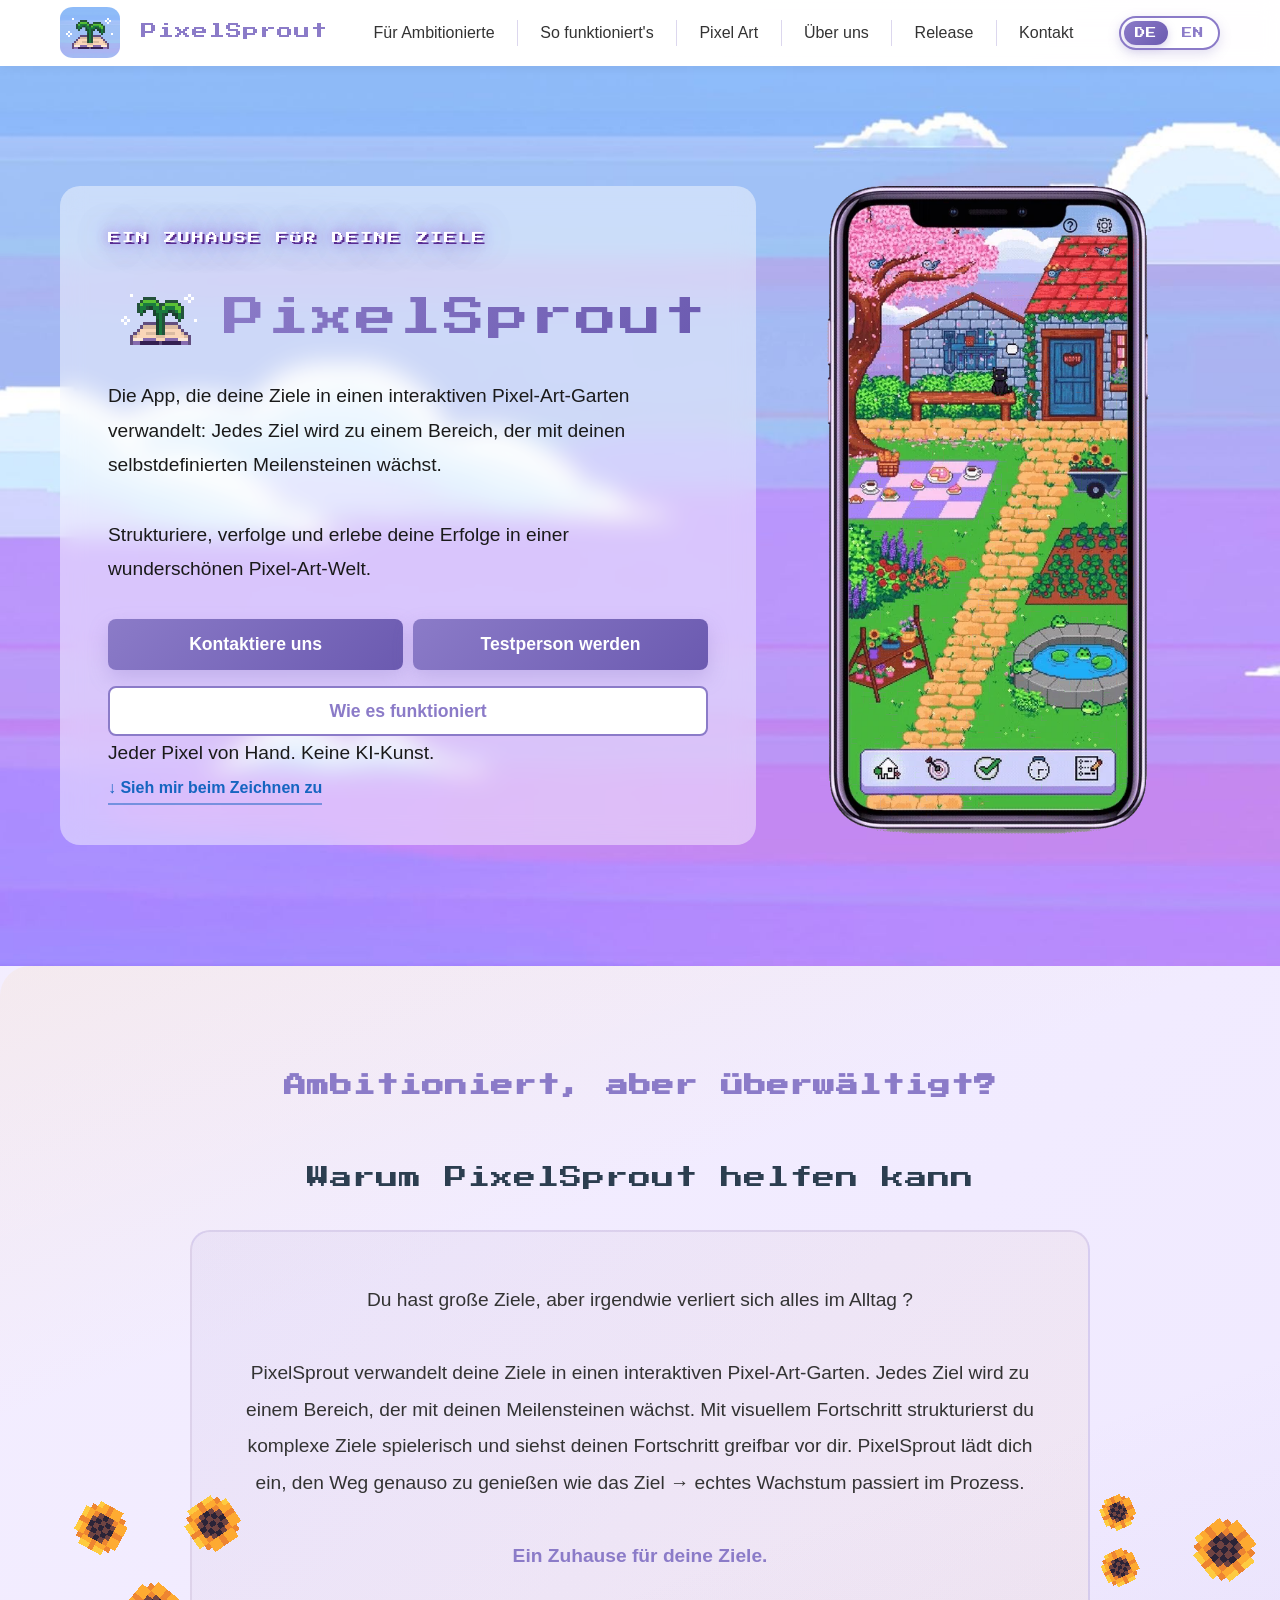
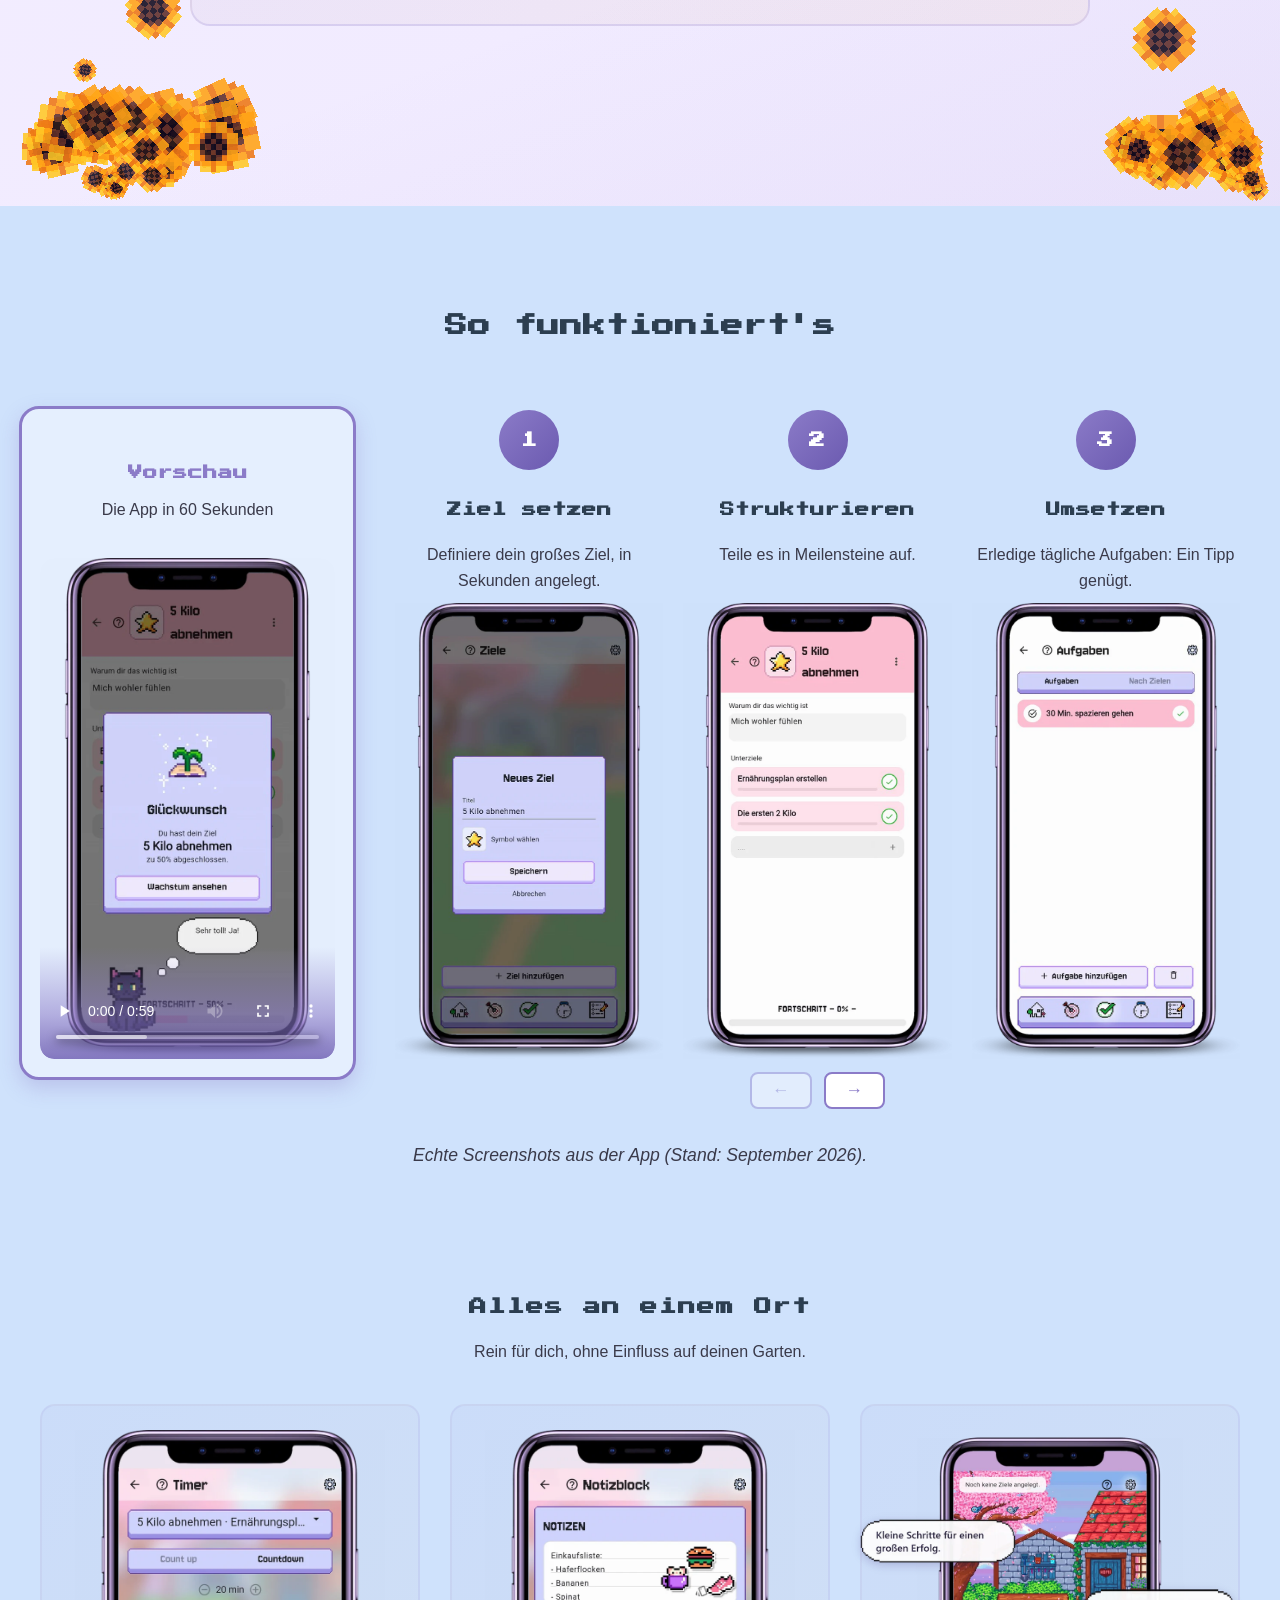
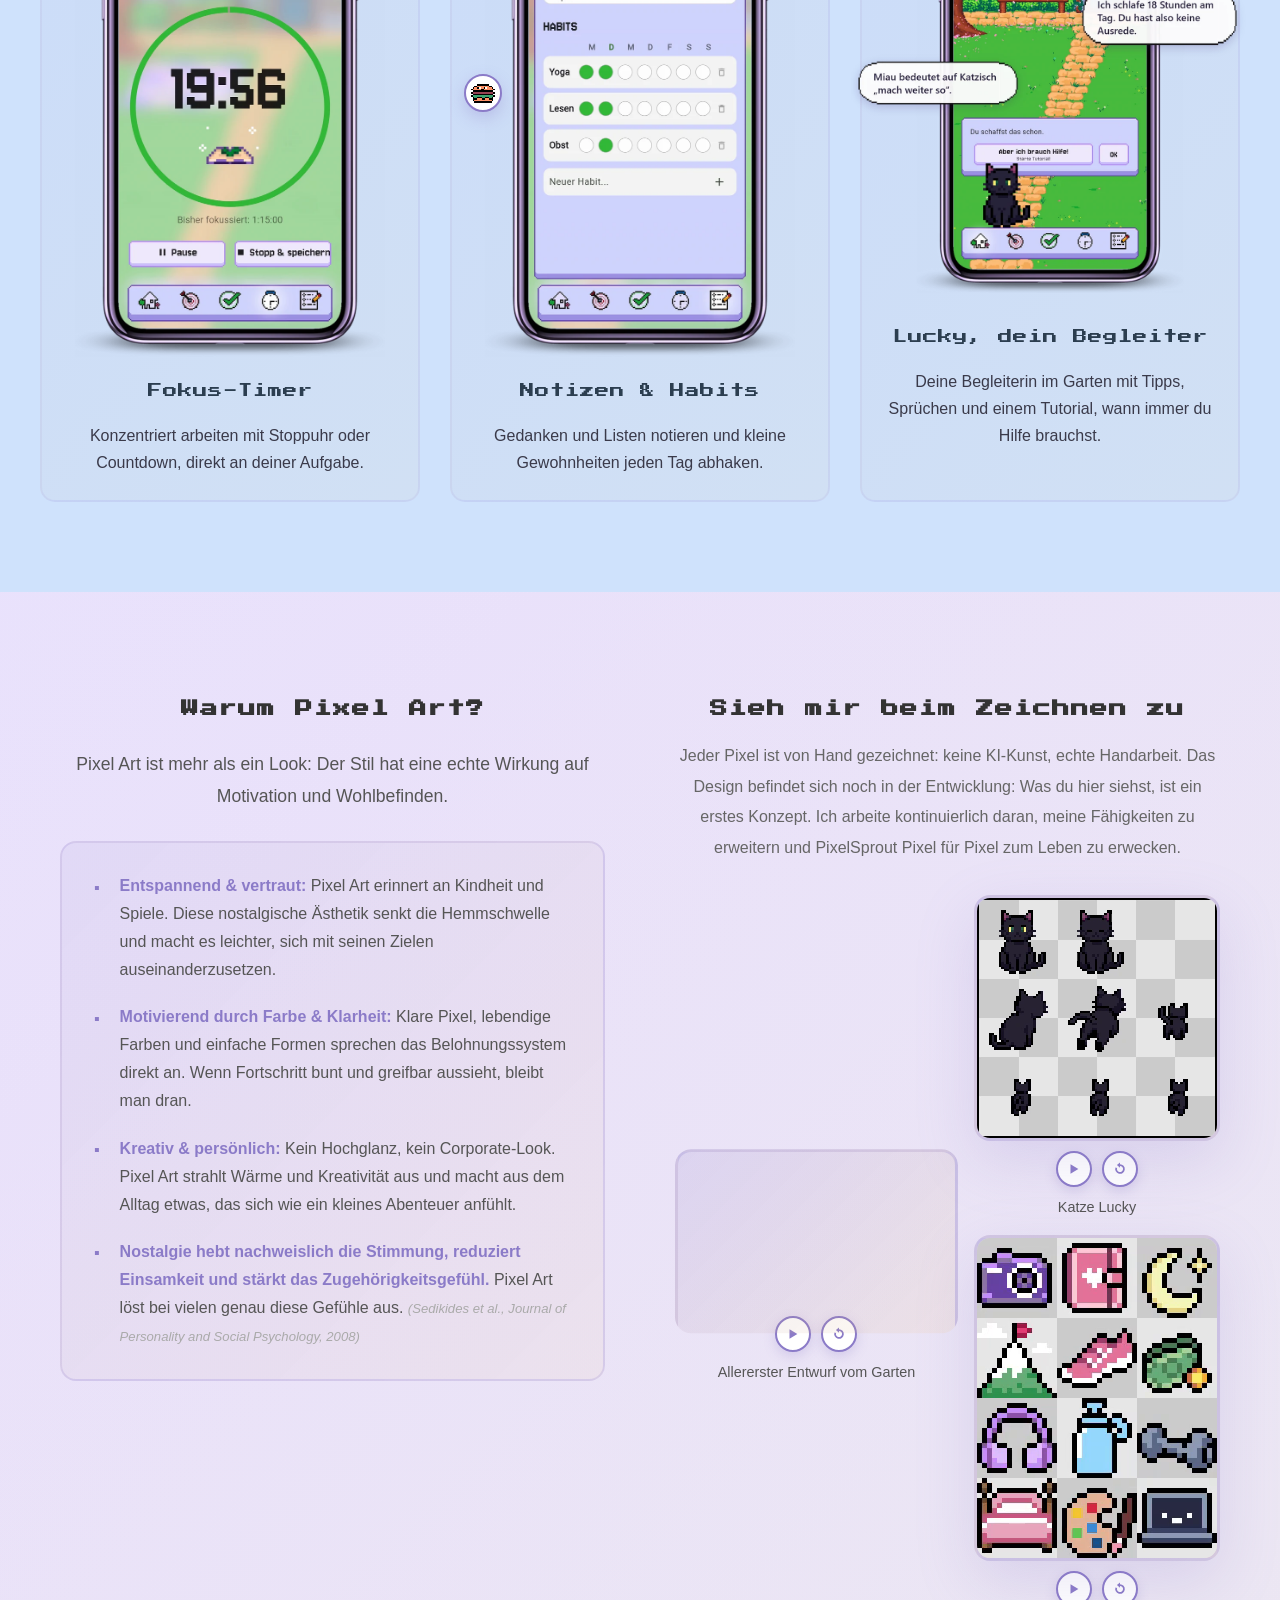
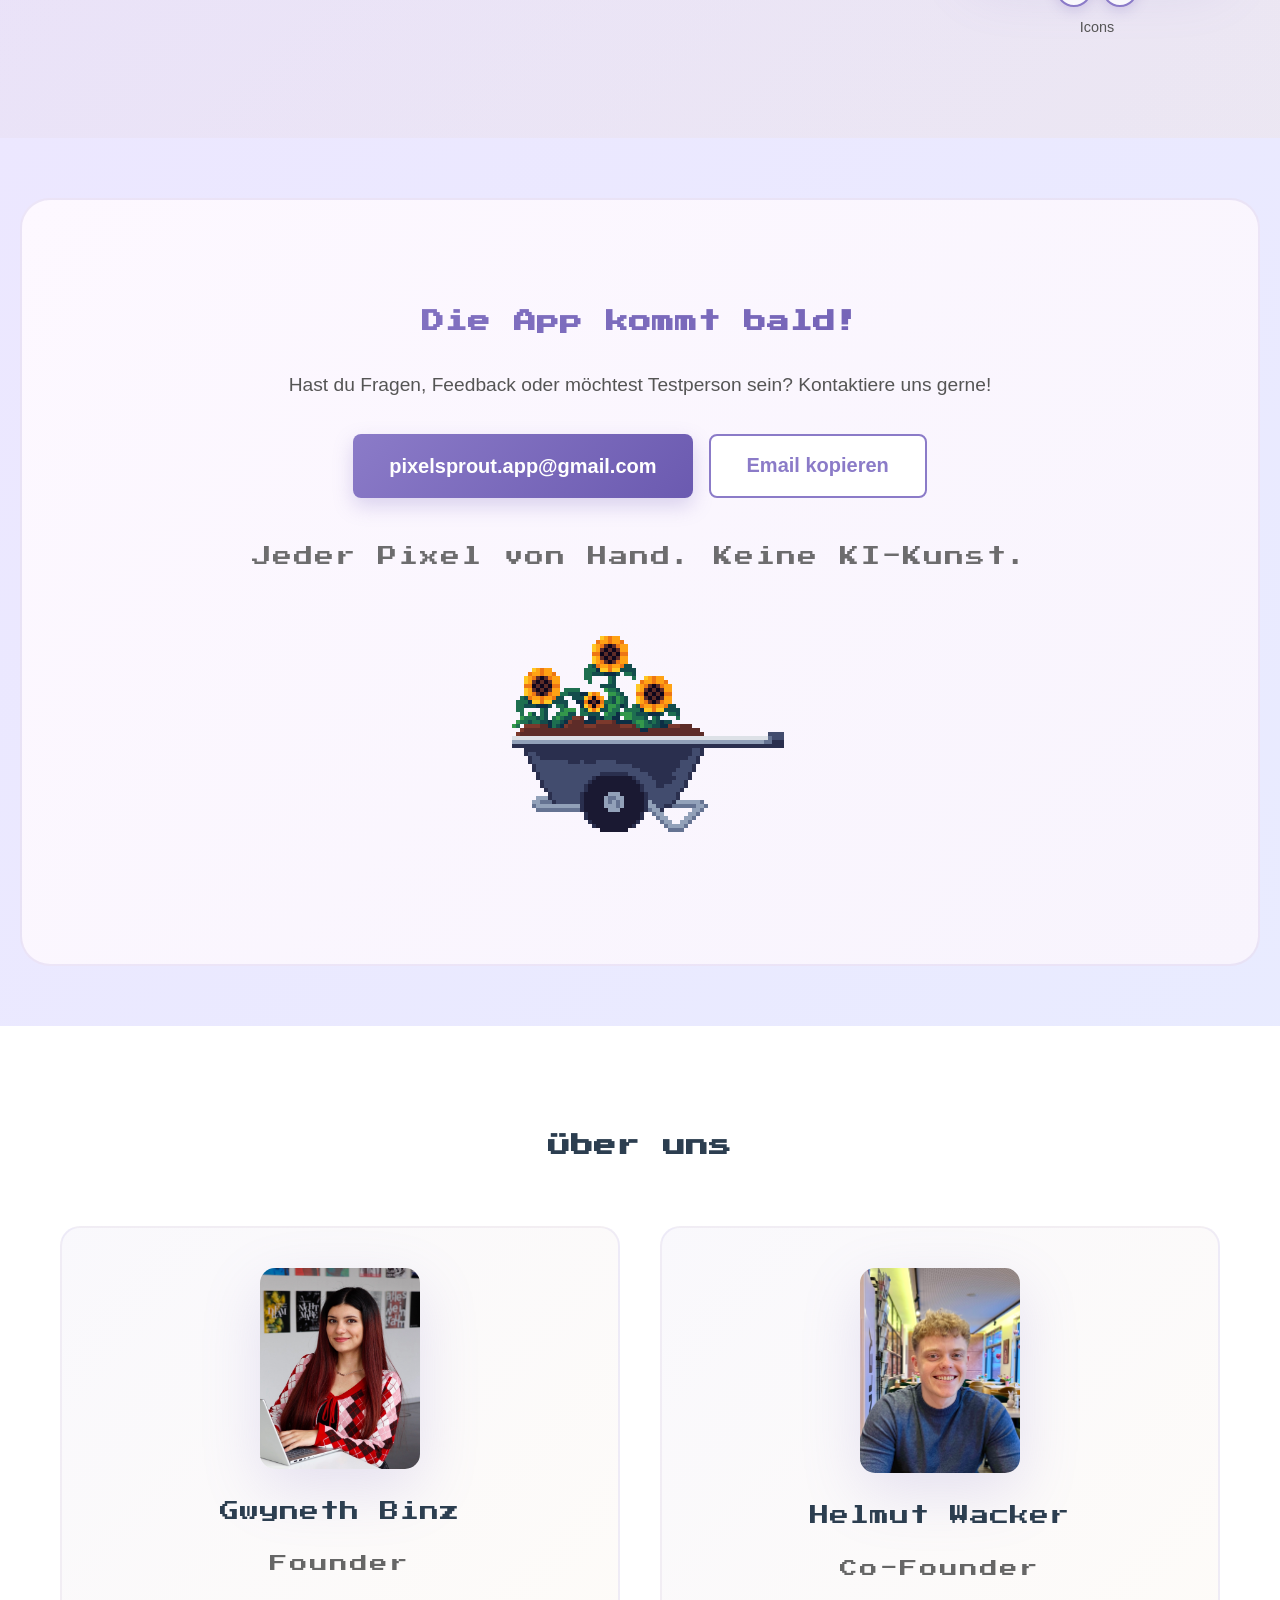
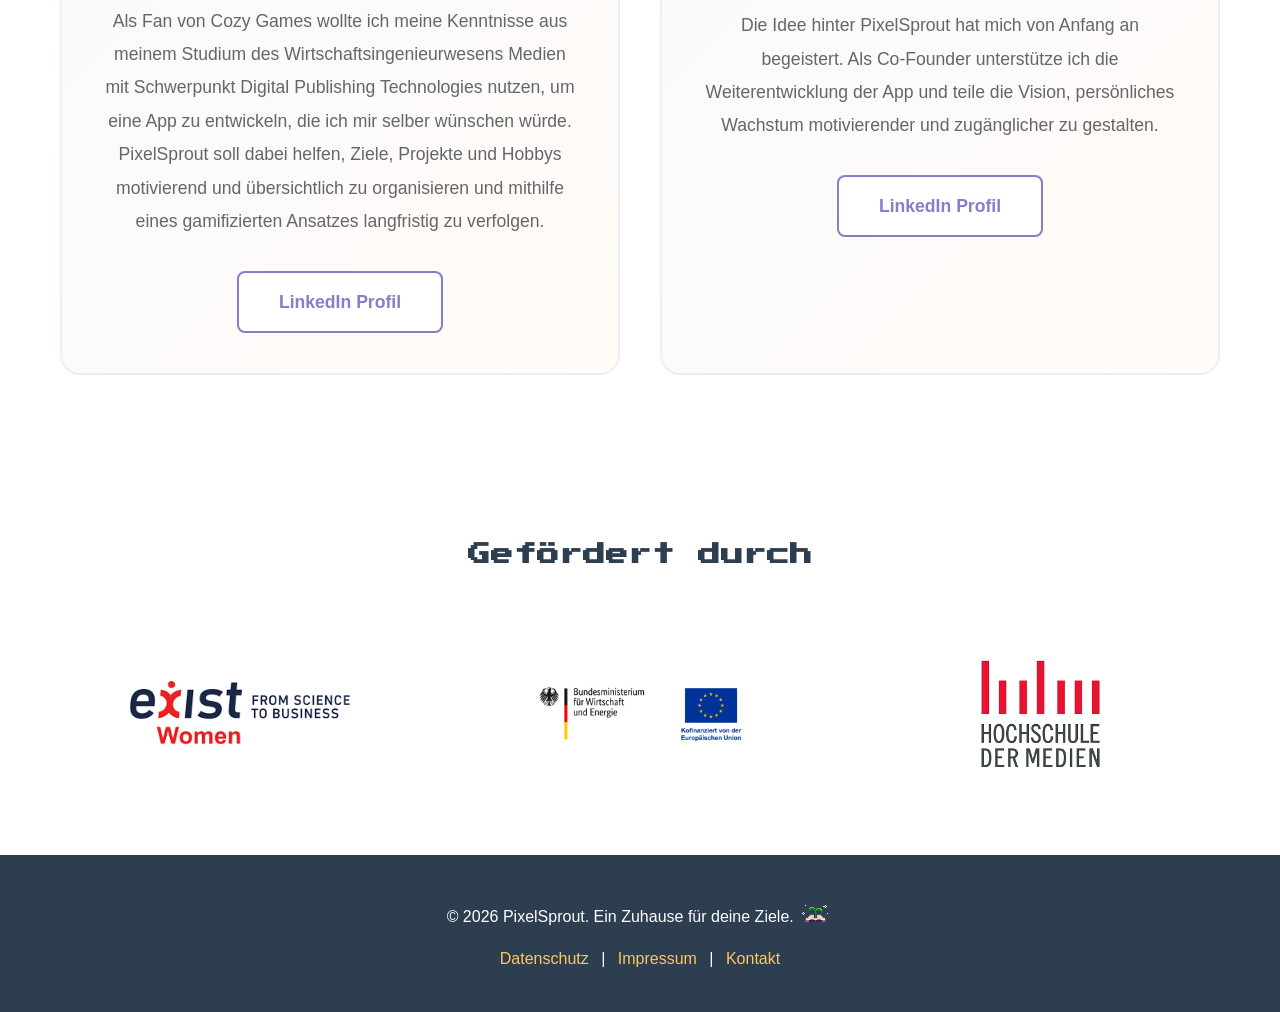
==== index.html @ a0c67d1e "Cache-Busting: Versionsnummer an CSS und JS, damit Updates sofort sichtbar sind Co-Authored-By: Clau" ====
<!DOCTYPE html>
<html lang="de">
<head>
    <meta charset="UTF-8">
    <meta name="viewport" content="width=device-width, initial-scale=1.0">
    <title>PixelSprout - Strukturiere Deine Ziele im Pixel-Art-Stil</title>

    <!-- Favicon -->
    <link rel="icon" type="image/png" sizes="720x720" href="img/favicon.png">
    <link rel="apple-touch-icon" href="img/favicon.png">

    <!-- SEO -->
    <meta name="description" content="PixelSprout verwandelt deine Ziele in einen interaktiven Pixel-Art-Garten. Strukturiere, verfolge und erlebe deinen Fortschritt, Meilenstein für Meilenstein.">

    <!-- Open Graph (WhatsApp, Discord, Facebook …) -->
    <meta property="og:type" content="website">
    <meta property="og:site_name" content="PixelSprout">
    <meta property="og:url" content="https://pixelsprout.de">
    <meta property="og:title" content="Pixel Sprout: A home for your goals.">
    <meta property="og:description" content="Deine Ziele wachsen wie Pflanzen in einem Pixel-Art-Garten. Verfolge deine Meilensteine mit PixelSprout.">
    <meta property="og:image" content="https://pixelsprout.de/img/titelbildnamelogo.png">
    <meta property="og:image:width" content="1919">
    <meta property="og:image:height" content="1045">

    <!-- Twitter / X Card -->
    <meta name="twitter:card" content="summary_large_image">
    <meta name="twitter:title" content="Pixel Sprout: A home for your goals.">
    <meta name="twitter:description" content="Deine Ziele wachsen wie Pflanzen in einem Pixel-Art-Garten. Verfolge deine Meilensteine mit PixelSprout.">
    <meta name="twitter:image" content="https://pixelsprout.de/img/titelbildnamelogo.png">

    <link rel="preconnect" href="https://fonts.googleapis.com">
    <link rel="preconnect" href="https://fonts.gstatic.com" crossorigin>
    <link href="https://fonts.googleapis.com/css2?family=Press+Start+2P&display=swap" rel="stylesheet">
    <link rel="stylesheet" href="css/styles.css?v=20260930">

    <!-- Safari/iOS kann kein transparentes WebM → dort Standbild bzw. MP4 statt WebM -->
    <script>
        (function () {
            var ua = navigator.userAgent;
            if (/AppleWebKit/.test(ua) && !/Chrome|Chromium|Edg|OPR|Android/.test(ua)) {
                document.documentElement.classList.add('no-alpha-video');
            }
        })();
    </script>
</head>
<body>
    <!-- Navigation -->
    <nav class="navbar">
        <div class="container">
            <div class="nav-brand"><img src="img/logoblauhintergrund.png" alt="PixelSprout Logo" class="logo-icon logo-icon--nav logo-icon--nav-rounded"> PixelSprout</div>
            <ul class="nav-links" id="nav-links">
                <li><a href="#features" data-i18n="nav.features">Für Ambitionierte</a></li>
                <li><a href="#how-it-works" data-i18n="nav.howitworks">So funktioniert's</a></li>
                <li><a href="#draw" data-i18n="nav.draw">Zeichnen</a></li>
                <li><a href="#team" data-i18n="nav.team">Über uns</a></li>
                <li><a href="#cta" data-i18n="nav.release">Release</a></li>
                <li><a href="#cta" data-i18n="nav.contact">Kontakt</a></li>
            </ul>
            <div class="lang-switcher">
                <button class="lang-btn" data-lang="de" onclick="setLanguage('de')">DE</button>
                <span class="lang-divider">|</span>
                <button class="lang-btn" data-lang="en" onclick="setLanguage('en')">EN</button>
            </div>
            <button class="nav-toggle" id="nav-toggle" aria-label="Menü öffnen" aria-expanded="false">
                <span></span>
                <span></span>
                <span></span>
            </button>
        </div>
    </nav>

    <!-- Hero Section -->
    <section class="hero">
        <div class="hero-overlay"></div>
        <div class="container">
            <div class="hero-content">
                <div class="hero-header">
                    <div class="hero-tagline" data-i18n="hero.tagline">PIXEL ART APP FÜR DEINE ZIELE</div>
                    <div class="hero-title-row">
                        <img src="img/Logomitsparkle.png" alt="PixelSprout Logo" class="logo-icon logo-icon--hero">
                        <h1>PixelSprout</h1>
                    </div>
                </div>
                <p class="hero-subtitle" data-i18n="hero.subtitle">Die App, die deine Ziele in einen interaktiven Pixel-Art-Garten verwandelt: Jedes Ziel wird zu einem Bereich, der mit deinen selbstdefinierten Meilensteinen wächst.<br><br>Strukturiere, verfolge und erlebe deine Erfolge in einer wunderschönen Pixel-Art-Welt.</p>
                <div class="hero-buttons">
                    <div class="hero-buttons-primary">
                        <button class="btn btn-primary" onclick="document.getElementById('cta').scrollIntoView({behavior: 'smooth'})">
                            <span data-i18n="hero.cta.contact">Kontaktiere uns</span>
                        </button>
                        <button class="btn btn-primary" onclick="document.getElementById('cta').scrollIntoView({behavior: 'smooth'})">
                            <span data-i18n="hero.cta.tester">Testperson werden</span>
                        </button>
                        <!-- Umfrage vorerst ausgeblendet, zum Wiedereinblenden Kommentar entfernen (siehe auch Abschnitt #survey)
                        <button class="btn btn-primary" onclick="document.getElementById('survey').scrollIntoView({behavior: 'smooth'})">
                            <span data-i18n="survey.button">Zur Umfrage</span>
                        </button>
                        -->
                    </div>
                    <a href="#features" class="btn btn-secondary btn-how" data-i18n="hero.cta.how">Wie es funktioniert</a>
                </div>
                <div class="draw-group">
                    <p class="hero-handmade" data-i18n="hero.handmade">Jeder Pixel von Hand. Keine KI-Kunst.</p>
                    <a href="#draw" class="hero-draw-link" data-i18n="cta.draw">↓ Sieh mir beim Zeichnen zu</a>
                </div>
            </div>
            <!-- Handy-Mockup mit Garten (rechts, auf Handy unter dem Text) -->
            <div class="hero-image" aria-hidden="true">
                <!-- Animiertes WebP (transparent, Endlosschleife), läuft in allen Browsern inkl. Safari -->
                <img class="hero-phone-anim" src="img/landingpage/hero_garden_loop.webp" alt="" width="540" height="917">
            </div>
        </div>
    </section>

    <!-- Features Section -->
    <section id="features" class="features">
        <!-- Fallende Sonnenblumen nur auf Handy -->
        <div class="falling-sunflowers" id="falling-sunflowers" aria-hidden="true"></div>
        <img src="img/deko/Sonneblume.png" alt="" class="deko deko--sf-tl" aria-hidden="true">
        <img src="img/deko/Sonneblume.png" alt="" class="deko deko--sf-tr" aria-hidden="true">
        <img src="img/deko/Sonneblume.png" alt="" class="deko deko--sf-ml" aria-hidden="true">
        <img src="img/deko/Sonneblume.png" alt="" class="deko deko--sf-mr" aria-hidden="true">
        <img src="img/deko/Sonneblume.png" alt="" class="deko deko--sf-bl" aria-hidden="true">
        <img src="img/deko/Sonneblume.png" alt="" class="deko deko--sf-br" aria-hidden="true">
        <img src="img/deko/Sonneblume.png" alt="" class="deko deko--sf-a" aria-hidden="true">
        <img src="img/deko/Sonneblume.png" alt="" class="deko deko--sf-b" aria-hidden="true">
        <img src="img/deko/Sonneblume.png" alt="" class="deko deko--sf-c" aria-hidden="true">
        <img src="img/deko/Sonneblume.png" alt="" class="deko deko--sf-d" aria-hidden="true">
        <img src="img/deko/Sonneblume.png" alt="" class="deko deko--sf-e" aria-hidden="true">
        <img src="img/deko/Sonneblume.png" alt="" class="deko deko--sf-f" aria-hidden="true">
        <div class="container">
            <!-- Core Idea -->
            <div class="features-single">
                <h2 data-i18n="features.title">Ambitioniert, aber überwältigt?</h2>
                <p class="features-subtitle" data-i18n="features.subtitle">Warum PixelSprout helfen kann</p>
                <div class="core-idea">
                    <p data-i18n="features.core">Du hast große Ziele, aber irgendwie verliert sich alles im Alltag ?<br><br>PixelSprout verwandelt deine Ziele in einen interaktiven Pixel-Art-Garten. Jedes Ziel wird zu einem Bereich, der mit deinen Meilensteinen wächst. Mit visuellem Fortschritt strukturierst du komplexe Ziele spielerisch und siehst deinen Fortschritt greifbar vor dir. PixelSprout lädt dich ein, den Weg genauso zu genießen wie das Ziel → echtes Wachstum passiert im Prozess.<br><br><strong>Ein Zuhause für deine Ziele.</strong></p>
                </div>
            </div>

        </div>
    </section>

    <!-- How It Works -->
    <section id="how-it-works" class="how-it-works">
        <div class="container">
            <h2 data-i18n="howitworks.title">So funktioniert's</h2>
            <div class="how-layout">
                <div class="userflow">
                    <h3 data-i18n="userflow.title">Vorschau</h3>
                    <p class="userflow-caption" data-i18n="userflow.caption">Die App in 60 Sekunden</p>
                    <video class="userflow-video" controls playsinline preload="metadata" poster="img/landingpage/userflow_poster_de.webp" data-poster-de="img/landingpage/userflow_poster_de.webp" data-poster-en="img/landingpage/userflow_poster_en.webp">
                        <source src="img/landingpage/userflow_video_de.webm" data-src-de="img/landingpage/userflow_video_de.webm" data-src-en="img/landingpage/userflow_video_en.webm" type="video/webm">
                        <source src="img/landingpage/userflow_video_de.mp4" data-src-de="img/landingpage/userflow_video_de.mp4" data-src-en="img/landingpage/userflow_video_en.mp4" type="video/mp4">
                    </video>
                </div>
                <div class="steps-carousel">
                    <div class="steps" id="steps-track">
                        <div class="step">
                            <div class="step-number">1</div>
                            <h3 data-i18n="step1.title">Ziel setzen</h3>
                            <p data-i18n="step1.desc">Definiere dein großes Ziel, in Sekunden angelegt.</p>
                            <div class="screenshot-placeholder">
                                <img src="img/landingpage/step_05_ziel_anlegen_de.webp" data-src-de="img/landingpage/step_05_ziel_anlegen_de.webp" data-src-en="img/landingpage/step_05_ziel_anlegen_en.webp" alt="Definiere dein großes Ziel, in Sekunden angelegt." data-i18n-alt="step1.desc" loading="lazy" width="1080" height="1834">
                            </div>
                        </div>
                        <div class="step">
                            <div class="step-number">2</div>
                            <h3 data-i18n="step2.title">Strukturieren</h3>
                            <p data-i18n="step2.desc">Teile es in Meilensteine auf.</p>
                            <div class="screenshot-placeholder">
                                <img src="img/landingpage/step_06_unterziele_de.webp" data-src-de="img/landingpage/step_06_unterziele_de.webp" data-src-en="img/landingpage/step_06_unterziele_en.webp" alt="Teile es in Meilensteine auf." data-i18n-alt="step2.desc" loading="lazy" width="1080" height="1834">
                            </div>
                        </div>
                        <div class="step">
                            <div class="step-number">3</div>
                            <h3 data-i18n="step3.title">Umsetzen</h3>
                            <p data-i18n="step3.desc">Erledige tägliche Aufgaben: Ein Tipp genügt.</p>
                            <div class="screenshot-placeholder">
                                <img src="img/landingpage/step_10_aufgabe_abhaken_de.webp" data-src-de="img/landingpage/step_10_aufgabe_abhaken_de.webp" data-src-en="img/landingpage/step_10_aufgabe_abhaken_en.webp" alt="Erledige tägliche Aufgaben: Ein Tipp genügt." data-i18n-alt="step3.desc" loading="lazy" width="1080" height="1834">
                            </div>
                        </div>
                        <div class="step">
                            <div class="step-number">4</div>
                            <h3 data-i18n="step4.title">Gießen</h3>
                            <p data-i18n="step4.desc">Jede erledigte Aufgabe gießt deinen Garten und hält ihn frisch.</p>
                            <div class="screenshot-placeholder">
                                <img src="img/landingpage/step_11_giessen_de.webp" data-src-de="img/landingpage/step_11_giessen_de.webp" data-src-en="img/landingpage/step_11_giessen_en.webp" alt="Jede erledigte Aufgabe gießt deinen Garten und hält ihn frisch." data-i18n-alt="step4.desc" loading="lazy" width="1080" height="1834">
                            </div>
                        </div>
                        <div class="step">
                            <div class="step-number">5</div>
                            <h3 data-i18n="step5.title">Wachsen</h3>
                            <p data-i18n="step5.desc">Mit jedem Meilenstein wächst dein Gartenbereich.</p>
                            <div class="screenshot-placeholder">
                                <img src="img/landingpage/step_08_wachstum_de.gif" data-src-de="img/landingpage/step_08_wachstum_de.gif" data-src-en="img/landingpage/step_08_wachstum_en.gif" alt="Mit jedem Meilenstein wächst dein Gartenbereich." data-i18n-alt="step5.desc" loading="lazy" width="1080" height="1834">
                            </div>
                        </div>
                    </div>
                    <div class="carousel-nav">
                        <button class="btn btn-secondary carousel-btn" id="steps-prev" aria-label="Zurück">&larr;</button>
                        <button class="btn btn-secondary carousel-btn" id="steps-next" aria-label="Weiter">&rarr;</button>
                    </div>
                </div>
            </div>
            <p class="concept-disclaimer" data-i18n="screenshots.disclaimer">Echte Screenshots aus der App (Stand: September 2026).</p>
        </div>
    </section>

    <!-- Extras: Timer & Notizen (bewusst kleiner als "So funktioniert's") -->
    <section id="extras" class="extras-section">
        <div class="container">
            <h2 data-i18n="extras.title">Alles an einem Ort</h2>
            <p class="extras-subtitle" data-i18n="extras.subtitle">Rein für dich, ohne Einfluss auf deinen Garten.</p>
            <div class="extras-grid">
                <div class="highlight-card extra-card">
                    <img src="img/landingpage/feature_12_timer_de.webp" data-src-de="img/landingpage/feature_12_timer_de.webp" data-src-en="img/landingpage/feature_12_timer_en.webp" alt="Konzentriert arbeiten mit Stoppuhr oder Countdown, direkt an deiner Aufgabe." data-i18n-alt="extra1.desc" loading="lazy" width="1080" height="1834">
                    <div class="extra-text">
                        <h4 data-i18n="extra1.title">Fokus-Timer</h4>
                        <p data-i18n="extra1.desc">Konzentriert arbeiten mit Stoppuhr oder Countdown, direkt an deiner Aufgabe.</p>
                    </div>
                </div>
                <div class="highlight-card extra-card extra-card--notes" id="sticker-card">
                    <!-- Sticker ausprobieren: Leiste aufklappen, Sticker irgendwo auf die Karte ziehen -->
                    <div class="sticker-stage">
                        <button type="button" class="sticker-toggle" id="sticker-toggle" aria-expanded="false" aria-controls="sticker-tray" title="Sticker ausprobieren" data-i18n-title="stickers.try">
                            <img src="img/landingpage/sticker/sticker_3.png" alt="Sticker ausprobieren" data-i18n-alt="stickers.try" width="75" height="60">
                        </button>
                        <img class="sticker-shot" src="img/landingpage/feature_13_notizblock_de.webp" data-src-de="img/landingpage/feature_13_notizblock_de.webp" data-src-en="img/landingpage/feature_13_notizblock_en.webp" alt="Gedanken und Listen notieren und kleine Gewohnheiten jeden Tag abhaken." data-i18n-alt="extra2.desc" loading="lazy" width="1080" height="1834">
                        <div class="sticker-tray" id="sticker-tray">
                            <img src="img/landingpage/sticker/sticker_1.png" alt="" width="135" height="100" draggable="false">
                            <img src="img/landingpage/sticker/sticker_2.png" alt="" width="75" height="60" draggable="false">
                            <img src="img/landingpage/sticker/sticker_3.png" alt="" width="75" height="60" draggable="false">
                            <img src="img/landingpage/sticker/sticker_5.png" alt="" width="70" height="65" draggable="false">
                            <img src="img/landingpage/sticker/sticker_7.png" alt="" width="60" height="75" draggable="false">
                            <img src="img/landingpage/sticker/sticker_9.png" alt="" width="75" height="65" draggable="false">
                            <img src="img/landingpage/sticker/sticker_12.png" alt="" width="80" height="80" draggable="false">
                            <img src="img/landingpage/sticker/sticker_14.png" alt="" width="80" height="80" draggable="false">
                            <img src="img/landingpage/sticker/sticker_17.png" alt="" width="80" height="80" draggable="false">
                            <img src="img/landingpage/sticker/sticker_20.png" alt="" width="80" height="80" draggable="false">
                        </div>
                        <p class="sticker-hint" data-i18n="stickers.hint">Zieh Sticker auf deine Notiz</p>
                    </div>
                    <div class="sticker-layer" id="sticker-layer"></div>
                    <div class="extra-text">
                        <h4 data-i18n="extra2.title">Notizen &amp; Habits</h4>
                        <p data-i18n="extra2.desc">Gedanken und Listen notieren und kleine Gewohnheiten jeden Tag abhaken.</p>
                    </div>
                </div>
                <div class="highlight-card extra-card extra-card--lucky">
                    <img src="img/landingpage/feature_14_lucky_sprueche_de.webp" data-src-de="img/landingpage/feature_14_lucky_sprueche_de.webp" data-src-en="img/landingpage/feature_14_lucky_sprueche_en.webp" alt="Deine Begleiterin im Garten mit Tipps, Sprüchen und einem Tutorial, wann immer du Hilfe brauchst." data-i18n-alt="extra3.desc" loading="lazy" width="1600" height="1900">
                    <div class="extra-text">
                        <h4 data-i18n="extra3.title">Lucky, dein Begleiter</h4>
                        <p data-i18n="extra3.desc">Deine Begleiterin im Garten mit Tipps, Sprüchen und einem Tutorial, wann immer du Hilfe brauchst.</p>
                    </div>
                </div>
            </div>
        </div>
    </section>

    <!-- Draw / Pixel Art Section -->
    <section id="draw" class="draw-section">
        <div class="container">
            <div class="draw-inner">

                <!-- Warum Pixel Art? -->
                <div class="pixelart-why">
                    <h2 data-i18n="pixelart.title">Warum Pixel Art?</h2>
                    <p class="pixelart-intro" data-i18n="pixelart.intro">Pixel Art ist mehr als ein Look: Der Stil hat eine echte Wirkung auf Motivation und Wohlbefinden.</p>
                    <ul class="pixelart-points">
                        <li data-i18n="pixelart.point1"><strong>Entspannend & vertraut:</strong> Pixel Art erinnert an Kindheit und Spiele. Diese nostalgische Ästhetik senkt die Hemmschwelle und macht es leichter, sich mit seinen Zielen auseinanderzusetzen.</li>
                        <li data-i18n="pixelart.point2"><strong>Motivierend durch Farbe & Klarheit:</strong> Klare Pixel, lebendige Farben und einfache Formen sprechen das Belohnungssystem direkt an. Wenn Fortschritt bunt und greifbar aussieht, bleibt man dran.</li>
                        <li data-i18n="pixelart.point3"><strong>Kreativ & persönlich:</strong> Kein Hochglanz, kein Corporate-Look. Pixel Art strahlt Wärme und Kreativität aus und macht aus dem Alltag etwas, das sich wie ein kleines Abenteuer anfühlt.</li>
                        <li data-i18n="pixelart.point4"><strong>Nostalgie hebt nachweislich die Stimmung, reduziert Einsamkeit und stärkt das Zugehörigkeitsgefühl.</strong> Pixel Art löst bei vielen genau diese Gefühle aus. <em class="pixelart-citation">(Sedikides et al., Journal of Personality and Social Psychology, 2008)</em></li>
                    </ul>
                </div>

                <!-- Timelapse Video -->
                <div class="draw-video-area">
                    <h2 data-i18n="draw.title">Sieh mir beim Zeichnen zu</h2>
                    <p class="draw-subtitle" data-i18n="draw.subtitle">Jeder Pixel ist von Hand gezeichnet: keine KI-Kunst, echte Handarbeit. Das Design befindet sich noch in der Entwicklung: Was du hier siehst, ist ein erstes Konzept. Ich arbeite kontinuierlich daran, meine Fähigkeiten zu erweitern und PixelSprout Pixel für Pixel zum Leben zu erwecken.</p>
                    <div class="timelapse-gallery">
                        <figure class="timelapse-item timelapse-item--main">
                            <div class="timelapse-outer timelapse-outer--main">
                                <div class="timelapse-wrapper">
                                    <video class="timelapse-video" id="timelapse-vid" preload="auto">
                                        <source src="img/timelapses/timelapskompri.mp4" type="video/mp4">
                                    </video>
                                </div>
                            </div>
                            <div class="timelapse-controls">
                                <button type="button" class="timelapse-btn" data-action="toggle" aria-label="Abspielen" title="Abspielen"></button>
                                <button type="button" class="timelapse-btn" data-action="restart" aria-label="Von vorne" title="Von vorne" data-i18n-title="timelapse.restart" data-i18n-aria="timelapse.restart"></button>
                            </div>
                            <figcaption data-i18n="draw.caption.garden">Allererster Entwurf vom Garten</figcaption>
                        </figure>
                        <!-- Weitere Zeichen-Timelapses daneben -->
                        <div class="timelapse-side">
                            <figure class="timelapse-item">
                                <div class="timelapse-outer">
                                    <div class="timelapse-wrapper timelapse-wrapper--full">
                                        <video class="timelapse-video timelapse-video--pixel" preload="metadata" playsinline poster="img/timelapses/UntitledArtwork1_poster.png">
                                            <source src="img/timelapses/UntitledArtwork1.mp4" type="video/mp4">
                                        </video>
                                    </div>
                                </div>
                                <div class="timelapse-controls">
                                    <button type="button" class="timelapse-btn" data-action="toggle" aria-label="Abspielen" title="Abspielen"></button>
                                    <button type="button" class="timelapse-btn" data-action="restart" aria-label="Von vorne" title="Von vorne" data-i18n-title="timelapse.restart" data-i18n-aria="timelapse.restart"></button>
                                </div>
                                <figcaption data-i18n="draw.caption.lucky">Katze Lucky</figcaption>
                            </figure>
                            <figure class="timelapse-item">
                                <div class="timelapse-outer">
                                    <div class="timelapse-wrapper timelapse-wrapper--full">
                                        <video class="timelapse-video timelapse-video--pixel" preload="metadata" playsinline poster="img/timelapses/UntitledArtwork2_poster.png">
                                            <source src="img/timelapses/UntitledArtwork2.mp4" type="video/mp4">
                                        </video>
                                    </div>
                                </div>
                                <div class="timelapse-controls">
                                    <button type="button" class="timelapse-btn" data-action="toggle" aria-label="Abspielen" title="Abspielen"></button>
                                    <button type="button" class="timelapse-btn" data-action="restart" aria-label="Von vorne" title="Von vorne" data-i18n-title="timelapse.restart" data-i18n-aria="timelapse.restart"></button>
                                </div>
                                <figcaption data-i18n="draw.caption.icons">Icons</figcaption>
                            </figure>
                        </div>
                    </div>
                </div>

            </div>
        </div>
    </section>

    <!-- CTA Section -->
    <section id="cta" class="cta-section">
        <div class="container">
            <h2 data-i18n="cta.title">Die App kommt bald!</h2>
            <p class="cta-note" data-i18n="cta.note">Hast du Fragen, Feedback oder möchtest Testperson sein? Kontaktiere uns gerne!</p>
            <div class="cta-contact">
                <a href="mailto:pixelsprout.app@gmail.com" class="btn btn-primary" data-i18n="cta.email">pixelsprout.app@gmail.com</a>
                <button class="btn btn-secondary" onclick="copyToClipboard('pixelsprout.app@gmail.com')" data-i18n="cta.copy">Email kopieren</button>
            </div>
            <p class="cta-handmade" data-i18n="cta.handmade">Jeder Pixel von Hand. Keine KI-Kunst.</p>
            <img src="img/deko/UntitledArtwork7 (1) 2.png" alt="" class="deko deko--wheelbarrow" aria-hidden="true">
        </div>
    </section>

    <!-- Survey Section: vorerst ausgeblendet, zum Wiedereinblenden Kommentar entfernen (siehe auch Button im Hero)
    <section id="survey" class="cta-section">
        <div class="container">
            <h2 data-i18n="survey.title">Bereit, PixelSprout durch dein Feedback mitzugestalten?</h2>
            <p class="cta-note" data-i18n="survey.subtitle">Nimm an unserer 5-minütigen anonymen Umfrage teil</p>
            <div class="cta-contact">
                <a href="https://survey.hdm-stuttgart.de/645933?lang=de-informal" data-href-de="https://survey.hdm-stuttgart.de/645933?lang=de-informal" data-href-en="https://survey.hdm-stuttgart.de/645933?lang=en" target="_blank" rel="noopener" class="btn btn-primary" data-i18n="survey.button">Zur Umfrage</a>
            </div>
        </div>
    </section>
    -->

    <!-- Über uns Section -->
    <section id="team" class="team-section">
        <div class="container">
            <h2 data-i18n="team.title">Über uns</h2>
            <div class="team-grid">
                <div class="team-member">
                    <div class="team-image">
                        <img src="img/PortraimitLaptop.jpeg" alt="Gwyneth Binz" loading="lazy">
                    </div>
                    <div class="team-content">
                        <h3>Gwyneth Binz</h3>
                        <p class="team-role" data-i18n="team.role.gwyneth">Founder</p>
                        <p class="team-bio" data-i18n="team.bio.gwyneth">Als Fan von Cozy Games wollte ich meine Kenntnisse aus meinem Studium des Wirtschaftsingenieurwesens Medien mit Schwerpunkt Digital Publishing Technologies nutzen, um eine App zu entwickeln, die ich mir selber wünschen würde. PixelSprout soll dabei helfen, Ziele, Projekte und Hobbys motivierend und übersichtlich zu organisieren und mithilfe eines gamifizierten Ansatzes langfristig zu verfolgen.</p>
                        <a href="https://www.linkedin.com/in/gwyneth-binz" target="_blank" class="btn btn-secondary" data-i18n="team.linkedin">LinkedIn Profil</a>
                    </div>
                </div>
                <div class="team-member">
                    <div class="team-image">
                        <img src="img/porträithelmut.jpg" alt="Helmut Wacker" loading="lazy">
                    </div>
                    <div class="team-content">
                        <h3>Helmut Wacker</h3>
                        <p class="team-role" data-i18n="team.role.helmut">Co-Founder</p>
                        <p class="team-bio" data-i18n="team.bio.helmut">Die Idee hinter PixelSprout hat mich von Anfang an begeistert. Als Co-Founder unterstütze ich die Weiterentwicklung der App und teile die Vision, persönliches Wachstum motivierender und zugänglicher zu gestalten.</p>
                        <a href="https://www.linkedin.com/in/helmut-wacker-6b7b7141b/" target="_blank" class="btn btn-secondary" data-i18n="team.linkedin">LinkedIn Profil</a>
                    </div>
                </div>
            </div>
        </div>
    </section>

    <!-- Gefördert Durch Section -->
    <section class="sponsors-section">
        <div class="container">
            <h2 data-i18n="sponsors.title">Gefördert durch</h2>
            <div class="sponsors-grid">
                <div class="sponsor-logo">
                    <img src="img/stipendium/existlogo.png" alt="EXIST Women – From Science to Business">
                </div>
                <div class="sponsor-logo">
                    <img src="img/stipendium/exist-bmwe-logoleistezuschnitt-rgb-de.png" alt="Bundesministerium für Wirtschaft und Energie – Kofinanziert von der Europäischen Union">
                </div>
                <div class="sponsor-logo">
                    <img src="img/stipendium/hdm logo.png" alt="Hochschule der Medien">
                </div>
            </div>
        </div>
    </section>

    <!-- Footer -->
    <footer class="footer">
        <div class="container">
            <p data-i18n="footer.copy">© 2026 PixelSprout. Ein Zuhause für deine Ziele. <img src="img/Logomitsparkle.png" alt="🌱" class="logo-icon logo-icon--inline"></p>
            <div class="footer-links">
                <a href="datenschutz.html" data-i18n="footer.privacy">Datenschutz</a> |
                <a href="impressum.html" data-i18n="footer.terms">Impressum</a> |
                <a href="#cta" data-i18n="footer.contact">Kontakt</a>
            </div>
        </div>
    </footer>

    <script src="js/translations.js?v=20260930"></script>
    <script src="js/main.js?v=20260930"></script>
</body>
</html>
---- css/styles.css ----
/* Reset & Global Styles */
* {
    margin: 0;
    padding: 0;
    box-sizing: border-box;
}

/* VT323 Pixel Font – applies to all headings, logo, tagline, team names */
.nav-brand,
.hero-content h1,
.hero-tagline,
.features h2,
.features-single h2,
.feature-highlights h3,
.how-it-works h2,
.userflow h3,
.extras-section h2,
.pixelart-why h2,
.draw-video-area h2,
.team-section h2,
.team-content h3,
.sponsors-section h2,
.cta-section h2,
.highlight-card h4,
.step h3,
.step-number {
    font-family: 'Press Start 2P', monospace;
    letter-spacing: 1px;
}

:root {
    --primary-color: #8B7BC8;      /* Lavendel Lila */
    --secondary-color: #6B5AB0;    /* Dunkles Lila */
    --accent-color: #FFC75F;       /* Gold/Orange */
    --success-color: #6BCB77;      /* Grün */
    --info-color: #4D96FF;         /* Blau */
    --dark-color: #2C3E50;         /* Dunkelblau */
    --light-color: #F8F9FA;        /* Hell */
    --text-color: #333;
    --border-radius: 8px;
    --box-shadow: 0 4px 15px rgba(0, 0, 0, 0.1);
}

html {
    scroll-behavior: smooth;
    overflow-x: hidden;
}

body {
    font-family: 'Segoe UI', Tahoma, Geneva, Verdana, sans-serif;
    color: var(--text-color);
    line-height: 1.6;
    background: linear-gradient(135deg, #F5F0FF 0%, #EDE6FF 50%, #E6EEFF 100%);
    min-height: 100vh;
    overflow-x: hidden;
}

.container {
    max-width: 1200px;
    margin: 0 auto;
    padding: 0 20px;
}

/* Language Switcher */
/* Sprachumschalter als Pille im Stil der Seiten-Buttons:
   aktive Sprache gefüllt wie .btn-primary, die andere wie .btn-secondary */
.lang-switcher {
    display: flex;
    align-items: center;
    gap: 3px;
    padding: 3px;
    background: white;
    border: 2px solid var(--primary-color);
    border-radius: 999px;
    box-shadow: 0 4px 12px rgba(139, 123, 200, 0.25);
}

.lang-btn {
    background: none;
    border: none;
    border-radius: 999px;
    font-family: 'Press Start 2P', monospace;
    font-size: 0.65rem;
    line-height: 1;
    color: var(--primary-color);
    cursor: pointer;
    padding: 7px 11px;
    letter-spacing: 1px;
    transition: background 0.3s ease, color 0.3s ease;
}

.lang-btn:hover {
    background: rgba(139, 123, 200, 0.15);
}

.lang-btn.active {
    background: linear-gradient(135deg, var(--primary-color), var(--secondary-color));
    color: white;
    box-shadow: 0 3px 8px rgba(139, 123, 200, 0.35);
}

/* Trennstrich wird in der Pille nicht mehr gebraucht */
.lang-divider {
    display: none;
}

/* Navigation */
.navbar {
    background: rgba(255, 255, 255, 0.95);
    backdrop-filter: blur(10px);
    padding: 0.45rem 0;
    position: sticky;
    top: 0;
    z-index: 1000;
    box-shadow: 0 2px 10px rgba(0, 0, 0, 0.05);
}

.navbar .container {
    display: flex;
    justify-content: space-between;
    align-items: center;
}

.nav-brand {
    font-size: 1rem;
    font-weight: normal;
    color: var(--primary-color);
    letter-spacing: 1px;
}

.nav-links {
    display: flex;
    list-style: none;
    gap: 1.4rem;
}

.nav-links li {
    padding-right: 1.4rem;
    border-right: 1px solid rgba(139, 123, 200, 0.3);
}

.nav-links li:last-child {
    padding-right: 0;
    border-right: none;
}

.nav-links a {
    text-decoration: none;
    color: var(--text-color);
    font-weight: 500;
    transition: color 0.3s ease;
}

.nav-links a:hover {
    color: var(--primary-color);
}

/* Hero Section */
.hero {
    padding: 40px 0;
    display: flex;
    align-items: center;
    min-height: 100vh;
    position: relative;
    overflow: hidden;
    background:
        url("../img/landingpage/hero_background.jpg") center / cover no-repeat,
        linear-gradient(135deg, #e8d6ff 0%, #d4c8f5 45%, #d6e4ff 100%);
}

.hero-overlay {
    display: none;
}

/* Hamburger button – hidden on desktop */
.nav-toggle {
    display: none;
}

.hero .container {
    display: grid;
    grid-template-columns: 3fr 2fr;
    align-items: center;
    position: relative;
    z-index: 2;
}

.hero-content {
    max-width: 760px;
    background: rgba(255, 255, 255, 0.45);
    backdrop-filter: blur(12px);
    -webkit-backdrop-filter: blur(12px);
    border-radius: 20px;
    padding: 2.5rem 3rem;
}

.hero-content h1 {
    font-size: 2.6rem;
    font-weight: normal;
    line-height: 1.3;
    margin: 0;
    color: var(--dark-color);
    background: linear-gradient(135deg, var(--primary-color), var(--secondary-color));
    -webkit-background-clip: text;
    -webkit-text-fill-color: transparent;
    background-clip: text;
    letter-spacing: 2px;
}

.hero-tagline {
    font-size: 0.75rem;
    font-weight: normal;
    color: #ffffff;
    text-transform: uppercase;
    letter-spacing: 2px;
    margin-bottom: 0.8rem;
    line-height: 2;
    text-shadow:
        2px 2px 0 #5a2d91,
        0 0 12px rgba(160, 110, 220, 0.95),
        0 0 28px rgba(130, 80, 200, 0.7),
        0 0 50px rgba(100, 50, 180, 0.4);
}

.hero-content .hero-subtitle,
.hero-content .hero-handmade {
    font-family: 'Segoe UI', Tahoma, Geneva, Verdana, sans-serif;
    font-size: 1.2rem;
    font-weight: 400;
    color: #1a1a1a;
    line-height: 1.8;
}

.hero-content .hero-subtitle {
    margin-bottom: 2rem;
}

/* Buttons */
.btn {
    padding: 15px 40px;
    border: none;
    border-radius: var(--border-radius);
    font-size: 1.1rem;
    font-weight: 600;
    cursor: pointer;
    transition: all 0.3s ease;
    text-decoration: none;
    display: inline-block;
}

.btn-primary {
    background: linear-gradient(135deg, var(--primary-color), var(--secondary-color));
    color: white;
    box-shadow: 0 8px 20px rgba(139, 123, 200, 0.3);
}

.btn-primary:hover {
    transform: translateY(-3px);
    box-shadow: 0 12px 30px rgba(139, 123, 200, 0.4);
}

.btn-secondary {
    background: white;
    color: var(--primary-color);
    border: 2px solid var(--primary-color);
}

.btn-secondary:hover {
    background: var(--primary-color);
    color: white;
}

/* Hero Image */
.hero-image {
    display: flex;
    justify-content: center;
    align-items: center;
}

.phone-wrapper {
    position: relative;
    display: inline-block;
    max-width: 360px;
}

.phone-wrapper::before {
    content: '';
    position: absolute;
    inset: -60px -60px -60px -200px;
    border-radius: 60px;
    background:
        radial-gradient(ellipse at 45% 12%, rgba(255, 255, 255, 0.80) 0%, transparent 48%),
        radial-gradient(ellipse at 80% 12%, rgba(220, 210, 255, 0.70) 0%, transparent 48%),
        radial-gradient(ellipse at 30% 75%, rgba(255, 255, 255, 0.65) 0%, transparent 50%),
        radial-gradient(ellipse at 85% 75%, rgba(200, 185, 255, 0.60) 0%, transparent 50%),
        radial-gradient(ellipse at 60% 90%, rgba(255, 255, 255, 0.50) 0%, transparent 50%);
    filter: blur(50px);
    z-index: -1;
    animation: glowPulse 5s ease-in-out infinite alternate;
}

@keyframes glowPulse {
    from { opacity: 0.75; transform: scale(0.97); }
    to   { opacity: 1;    transform: scale(1.02); }
}

.phone-wrapper video,
.hero-image video,
.hero-image img {
    max-width: 100%;
    max-height: 75vh;
    width: auto;
    height: auto;
    aspect-ratio: 1080 / 1834;
    display: block;
    animation: slideInRight 0.8s ease-out;
}

/* Desktop: Handy genau so hoch wie die Text-Karte daneben.
   contain: size → das Handy bestimmt die Zeilenhöhe nicht mit, sondern übernimmt sie */
@media (min-width: 769px) {
    .hero-image {
        align-self: stretch;
        contain: size;
    }

    /* Bei schmalen Fenstern nicht breiter als die Spalte – dann proportional kleiner */
    .hero-image video,
    .hero-image img {
        height: 100%;
        max-height: none;
        max-width: 100%;
        object-fit: contain;
    }
}

@keyframes slideInRight {
    from {
        opacity: 0;
        transform: translateX(50px);
    }
    to {
        opacity: 1;
        transform: translateX(0);
    }
}

/* Features Section */
.features {
    padding: 100px 0;
    background: white;
    border-radius: 30px 30px 0 0;
    position: relative;
    overflow: hidden;
}

.features h2 {
    font-size: 1.4rem;
    text-align: center;
    margin-bottom: 60px;
    color: var(--dark-color);
    line-height: 1.8;
}

/* Problem Section */
.problem-section {
    text-align: center;
    margin-bottom: 80px;
}

.problem-heading {
    font-family: 'Press Start 2P', monospace;
    font-size: 1.4rem;
    color: var(--dark-color);
    line-height: 1.8;
    margin-bottom: 1.5rem;
    letter-spacing: 1px;
}

.problem-text {
    font-size: 1.5rem;
    font-weight: 600;
    color: var(--secondary-color);
    line-height: 1.8;
    max-width: 700px;
    margin: 0 auto;
}

/* Features Single */
.features-single {
    max-width: 900px;
    margin: 0 auto 80px;
}

.core-idea {
    background: linear-gradient(135deg, rgba(139, 123, 200, 0.08), rgba(255, 199, 95, 0.08));
    border: 2px solid rgba(139, 123, 200, 0.2);
    border-radius: 20px;
    padding: 50px;
    font-size: 1.2rem;
    line-height: 1.9;
    color: #333;
    text-align: center;
    transition: all 0.3s ease;
}

.core-idea:hover {
    border-color: var(--primary-color);
    box-shadow: 0 15px 40px rgba(139, 123, 200, 0.1);
}

.core-idea strong {
    color: var(--primary-color);
    font-weight: 700;
}

/* Feature Highlights */
.feature-highlights {
    margin-top: 80px;
}

.feature-highlights h3 {
    font-size: 1.1rem;
    text-align: center;
    margin-bottom: 50px;
    color: var(--dark-color);
    line-height: 1.8;
}

.highlights-grid {
    display: grid;
    grid-template-columns: repeat(auto-fit, minmax(300px, 1fr));
    gap: 30px;
}

.highlight-card {
    background: linear-gradient(135deg, rgba(139, 123, 200, 0.05), rgba(255, 199, 95, 0.05));
    border: 2px solid rgba(139, 123, 200, 0.1);
    border-radius: 15px;
    padding: 40px;
    text-align: center;
    transition: all 0.3s ease;
}

.highlight-card:hover {
    transform: translateY(-8px);
    border-color: var(--primary-color);
    box-shadow: 0 15px 40px rgba(139, 123, 200, 0.15);
}

.highlight-icon {
    font-size: 3.5rem;
    margin-bottom: 1.5rem;
    display: block;
}

.highlight-card h4 {
    font-size: 0.7rem;
    color: var(--dark-color);
    margin-bottom: 1rem;
    font-weight: normal;
    line-height: 2;
}

.highlight-card p {
    font-size: 1rem;
    color: #666;
    line-height: 1.7;
}

/* How It Works Section */
.how-it-works {
    padding: 100px 0;
    background: #CFE2FC;
}

/* Breiter als die übrigen Abschnitte, damit Video + 3 Screens groß nebeneinander passen */
.how-it-works .container,
.extras-section .container {
    max-width: 1440px;
    padding: 0 40px; /* Platz für den nach außen ragenden Video-Rahmen */
}

@media (max-width: 768px) {
    .how-it-works .container,
    .extras-section .container {
        padding: 0 20px;
    }
}

.how-it-works h2 {
    font-size: 1.4rem;
    text-align: center;
    margin-bottom: 60px;
    color: var(--dark-color);
    line-height: 1.8;
}

/* Safari/iOS: Standbild statt transparentem WebM */
.hero-image .hero-phone-fallback {
    display: none;
}

.no-alpha-video .hero-image .hero-phone-fallback {
    display: block;
}

/* Links User-Journey-Video, rechts Schritte-Karussell */
/* Video-Spalte = 1,1 Karten-Breiten: Video etwa so groß wie die Screens,
   Rahmen so hoch wie die Schritte (Zeile 1: Video | Karten, Zeile 2: – | Pfeile) */
.how-layout {
    --how-gap: 60px;
    display: grid;
    grid-template-columns: calc((100% - 40px - var(--how-gap)) * 1.1 / 4.1) 1fr;
    column-gap: var(--how-gap);
    row-gap: 0.8rem;
    align-items: end;
}

.steps-carousel {
    display: contents;
}

/* Lila Rahmen um das Video; ragt um Padding + Rahmen nach außen,
   damit das Video selbst bündig mit den Screens bleibt */
.userflow {
    --frame-pad: 18px;
    --frame-border: 3px;
    grid-column: 1;
    grid-row: 1;
    align-self: stretch;
    display: flex;
    flex-direction: column;
    align-items: center;
    gap: 0.6rem;
    text-align: center;
    margin: 0 calc(-1 * (var(--frame-pad) + var(--frame-border))) calc(-1 * (var(--frame-pad) + var(--frame-border)));
    padding: 24px var(--frame-pad) var(--frame-pad);
    border: var(--frame-border) solid var(--primary-color);
    border-radius: 20px;
    background: rgba(255, 255, 255, 0.45);
    box-shadow: 0 8px 20px rgba(139, 123, 200, 0.3);
}

/* Freien Platz im Rahmen gleichmäßig über und unter Titel/Unterschrift verteilen */
.userflow h3 {
    margin-top: auto;
    font-size: 0.9rem;
    color: var(--primary-color);
    line-height: 2;
}

.userflow-caption {
    color: #3a3a4a;
}

.userflow-video {
    display: block;
    margin-top: auto;
    width: 100%;
    max-width: 340px;
    height: auto;
    aspect-ratio: 1080 / 1834;
    background: transparent;
    border-radius: 14px;
}

/* Steuerleiste (Chrome/Edge/Safari): heller Lila-Verlauf statt Schwarz, runde Ecken */
.userflow-video::-webkit-media-controls-enclosure {
    border-radius: 14px;
    overflow: hidden;
}

.userflow-video::-webkit-media-controls-panel {
    background-image: linear-gradient(to bottom, rgba(139, 123, 200, 0) 0%, rgba(139, 123, 200, 0.55) 60%, rgba(107, 90, 176, 0.8) 100%);
}

.steps {
    --steps-visible: 3;
    grid-column: 2;
    grid-row: 1;
    min-width: 0;
    display: flex;
    gap: 20px;
    overflow-x: auto;
    overscroll-behavior-x: contain;
    scroll-snap-type: x mandatory;
    scrollbar-width: none;
    -webkit-overflow-scrolling: touch;
    padding-top: 4px;
}

.steps::-webkit-scrollbar {
    display: none;
}

.carousel-nav {
    grid-column: 2;
    grid-row: 2;
    align-self: start;
    display: flex;
    justify-content: center;
    gap: 12px;
}

.carousel-btn {
    padding: 8px 20px;
    font-size: 1.1rem;
    line-height: 1;
}

.carousel-btn:disabled {
    opacity: 0.4;
    cursor: default;
    background: white;
    color: var(--primary-color);
}

.screenshots-grid {
    display: grid;
    grid-template-columns: repeat(2, 1fr);
    gap: 30px;
    margin-top: 50px;
}

.screenshot-placeholder {
    background: linear-gradient(135deg, rgba(139, 123, 200, 0.06), rgba(255, 199, 95, 0.06));
    border: 2px solid rgba(139, 123, 200, 0.18);
    border-radius: 16px;
    position: relative;
    overflow: hidden;
    width: 100%;
}

.screenshot-placeholder img {
    width: 100%;
    height: auto;
    display: block;
    border-radius: 14px;
}

.screenshot-item {
    display: flex;
    flex-direction: column;
    align-items: center;
    gap: 0.8rem;
    width: 100%;
}

.screenshot-label {
    font-family: 'Press Start 2P', monospace;
    font-size: 0.42rem;
    color: rgba(139, 123, 200, 0.7);
    letter-spacing: 1px;
    line-height: 1.6;
    text-align: center;
}

.concept-disclaimer {
    font-family: 'Segoe UI', Tahoma, Geneva, Verdana, sans-serif;
    font-size: 1.1rem;
    font-style: italic;
    color: #3a3a4a;
    text-align: center;
    margin-top: 2rem;
    line-height: 1.7;
}

.step {
    flex: 0 0 calc((100% - (var(--steps-visible) - 1) * 20px) / var(--steps-visible));
    scroll-snap-align: start;
    text-align: center;
    display: flex;
    flex-direction: column;
    align-items: center;
    gap: 0.6rem;
}

.step .screenshot-placeholder {
    margin-top: auto;
    width: 100%;
    background: transparent;
    border: none;
    border-radius: 0;
    overflow: visible;
}

/* Handyrahmen ist schon im Bild */
.step .screenshot-placeholder img {
    width: 100%;
    max-width: 340px; /* so groß wie das User-Journey-Video */
    margin: 0 auto;
    height: auto;
    aspect-ratio: 1080 / 1834;
    border-radius: 0;
}

.step-number {
    display: inline-flex;
    align-items: center;
    justify-content: center;
    width: 60px;
    height: 60px;
    border-radius: 50%;
    background: linear-gradient(135deg, var(--primary-color), var(--secondary-color));
    color: white;
    font-size: 1rem;
    font-weight: bold;
    margin-bottom: 1rem;
}

.step h3 {
    font-size: 0.9rem;
    color: var(--dark-color);
    margin-bottom: 0.5rem;
    line-height: 2;
}

.step p {
    color: #3a3a4a;
}

.arrow {
    font-size: 2rem;
    color: var(--primary-color);
    flex-shrink: 0;
    display: none;
}

/* Extras: Timer & Notizen – ruhiger Zusatz unter "So funktioniert's" */
.extras-section {
    padding: 20px 0 90px;
    background: #CFE2FC;
}

.extras-section h2 {
    font-size: 1.1rem;
    text-align: center;
    margin-bottom: 1rem;
    color: var(--dark-color);
    line-height: 1.8;
}

.extras-subtitle {
    color: #3a3a4a;
    text-align: center;
    margin-bottom: 2.5rem;
}

/* Desktop: drei Karten nebeneinander, Bild oben, Screens so groß wie bei "So funktioniert's" */
.extras-grid {
    display: grid;
    grid-template-columns: repeat(3, 1fr);
    gap: 30px;
}

.extra-card {
    display: flex;
    flex-direction: column;
    align-items: center;
    gap: 20px;
    padding: 24px;
    text-align: center;
}

.extra-card:hover {
    transform: none;
    box-shadow: none;
}

/* Handyrahmen ist schon im Bild */
.extra-card img {
    display: block;
    width: 310px; /* so groß wie die Screens bei "So funktioniert's" */
    max-width: 100%;
    height: auto;
    aspect-ratio: 1080 / 1834;
    flex-shrink: 0;
}

/* so groß wie die Schritt-Titel bei "So funktioniert's" */
.extra-card h4 {
    font-size: 0.9rem;
}

.extra-card p {
    color: #3a3a4a;
}

/* Lucky-Karte: Bild 1600×1900 mit Sprechblasen neben dem Handy, ca. 1,5× breiter,
   damit das Handy gleich groß wirkt; Blasen dürfen ins Karten-Padding ragen */
.extra-card--lucky {
    overflow: visible;
}

.extra-card--lucky img {
    width: 455px; /* Handy darin ≈ so groß wie in den 310-px-Bildern */
    max-width: calc(100% + 70px); /* Blasen ragen max. ~9 px über den Kartenrand */
    aspect-ratio: 1600 / 1900;
}

/* Tablet: zwei Karten nebeneinander, Bild links, Lucky-Karte in eigener Zeile */
@media (max-width: 1000px) {
    .extras-grid {
        grid-template-columns: repeat(2, 1fr);
        max-width: 1000px;
        margin: 0 auto;
    }

    .extra-card {
        flex-direction: row;
        gap: 24px;
        text-align: left;
    }

    .extra-card img {
        width: 45%;
        max-width: 220px;
    }

    .extra-card--lucky {
        grid-column: 1 / -1;
        justify-content: center;
    }

    .extra-card--lucky img {
        width: 100%;
        max-width: 292px; /* 1,5 × die ~195 px der anderen Bilder */
    }

    .extra-card--lucky .extra-text {
        max-width: 360px;
    }
}

/* ── Sticker ausprobieren (Karte "Notizen & Habits") ── */
.extra-card--notes {
    position: relative;
}

.sticker-stage {
    position: relative;
    align-self: stretch;
    display: flex;
    flex-direction: column;
    align-items: center;
}

/* Runder Aufklapp-Button links neben dem Handy, auf halber Höhe */
.sticker-toggle {
    position: absolute;
    left: -12px;
    top: calc(var(--shot-h, 300px) / 2);
    transform: translateY(-50%);
    z-index: 3;
    width: 38px;
    height: 38px;
    border-radius: 50%;
    border: 2px solid var(--primary-color);
    background: white;
    box-shadow: 0 6px 16px rgba(139, 123, 200, 0.3);
    display: flex;
    align-items: center;
    justify-content: center;
    cursor: pointer;
    transition: transform 0.3s ease, background 0.3s ease, box-shadow 0.3s ease;
}

.sticker-toggle:hover {
    transform: translateY(calc(-50% - 2px));
    box-shadow: 0 10px 22px rgba(139, 123, 200, 0.4);
}

.stickers-open .sticker-toggle {
    background: var(--primary-color);
}

.extra-card .sticker-toggle img {
    width: 24px;
    height: auto;
    max-width: none;
    aspect-ratio: auto;
    image-rendering: pixelated;
}

/* Leiste: fährt rechts neben dem Button über den Handyrand heraus */
.sticker-tray {
    position: absolute;
    left: 34px;
    top: calc(var(--shot-h, 300px) / 2);
    z-index: 3;
    display: flex;
    flex-direction: column;
    gap: 6px;
    padding: 8px 6px;
    background: rgba(255, 255, 255, 0.92);
    border: 2px solid var(--primary-color);
    border-radius: 14px;
    box-shadow: 0 8px 20px rgba(139, 123, 200, 0.3);
    opacity: 0;
    visibility: hidden;
    transform: translate(-16px, -50%);
    transition: opacity 0.25s ease, transform 0.25s ease, visibility 0.25s;
}

.stickers-open .sticker-tray {
    opacity: 1;
    visibility: visible;
    transform: translate(0, -50%);
}

/* Sticker haben unterschiedliche Formate → proportional in ein gleiches Feld einpassen */
.extra-card .sticker-tray img {
    width: 40px;
    height: 36px;
    object-fit: contain;
    max-width: none;
    aspect-ratio: auto;
    image-rendering: pixelated;
    cursor: grab;
    touch-action: none;
    user-select: none;
    -webkit-user-select: none;
    -webkit-user-drag: none;
}

.sticker-hint {
    display: none;
    margin-top: 10px;
    font-size: 0.85rem;
    color: #6b6b80;
}

.stickers-open .sticker-hint {
    display: block;
}

/* Abgelegte Sticker: über der ganzen Karte, Position in Prozent */
.sticker-layer {
    position: absolute;
    inset: 0;
    z-index: 2;
    pointer-events: none;
}

.sticker-placed {
    position: absolute;
    width: 40px;
    height: 36px;
    transform: translate(-50%, -50%);
    pointer-events: auto;
    cursor: grab;
    touch-action: none;
    user-select: none;
    -webkit-user-select: none;
}

/* Sticker-Look: weißer Rand entlang der Form + leichter Schatten */
.extra-card .sticker-placed img,
.sticker-ghost {
    image-rendering: pixelated;
    filter:
        drop-shadow(2px 0 0 #fff) drop-shadow(-2px 0 0 #fff)
        drop-shadow(0 2px 0 #fff) drop-shadow(0 -2px 0 #fff)
        drop-shadow(0 3px 4px rgba(58, 45, 110, 0.35));
}

.extra-card .sticker-placed img {
    display: block;
    width: 40px;
    height: 36px;
    object-fit: contain;
    max-width: none;
    aspect-ratio: auto;
    pointer-events: none;
    -webkit-user-drag: none;
}

.sticker-placed.dragging {
    cursor: grabbing;
    z-index: 1;
}

/* Kleines rotes Kreuz zum Löschen */
.sticker-remove {
    position: absolute;
    top: -8px;
    right: -8px;
    width: 18px;
    height: 18px;
    padding: 0;
    border: 2px solid #fff;
    border-radius: 50%;
    background: #e5484d;
    color: #fff;
    font-size: 13px;
    font-weight: bold;
    line-height: 1;
    display: flex;
    align-items: center;
    justify-content: center;
    cursor: pointer;
    box-shadow: 0 1px 3px rgba(0, 0, 0, 0.3);
}

/* Größere Tippfläche für Finger, ohne das Kreuz größer zu zeichnen */
.sticker-remove::before {
    content: '';
    position: absolute;
    inset: -8px;
}

.sticker-remove:hover {
    background: #c9363b;
}

/* Kopie, die beim Ziehen aus der Leiste dem Pointer folgt */
.sticker-ghost {
    position: fixed;
    z-index: 2000;
    width: 40px;
    height: 36px;
    object-fit: contain;
    transform: translate(-50%, -50%);
    pointer-events: none;
}

.sticker-ghost.returning {
    transition: left 0.25s ease, top 0.25s ease;
}

/* Tablet & Handy: Leiste fährt unter dem Handy aus */
@media (max-width: 1000px) {
    .extra-card--notes .sticker-stage {
        align-self: auto;
        flex-shrink: 0;
        width: 45%;
        max-width: 220px;
    }

    .extra-card--notes .sticker-shot {
        width: 100%;
        max-width: none;
    }

    .sticker-tray {
        position: static;
        flex-direction: row;
        flex-wrap: wrap;
        justify-content: center;
        max-height: 0;
        margin-top: 0;
        padding: 0 6px;
        overflow: hidden;
        transform: none;
        transition: max-height 0.25s ease, opacity 0.25s ease, padding 0.25s ease, margin 0.25s ease, visibility 0.25s;
    }

    .stickers-open .sticker-tray {
        max-height: 240px;
        margin-top: 12px;
        padding: 8px 6px;
        transform: none;
    }
}

@media (max-width: 768px) {
    .extra-card--notes .sticker-stage {
        width: 100%;
        max-width: none;
    }

    .extra-card--notes .sticker-shot {
        max-width: 300px;
    }
}

/* Team Section */
.team-section {
    padding: 100px 0;
    background: white;
}

.team-section h2 {
    font-size: 1.4rem;
    text-align: center;
    margin-bottom: 60px;
    color: var(--dark-color);
    line-height: 1.8;
}

.team-grid {
    display: grid;
    grid-template-columns: 1fr 1fr;
    gap: 40px;
}

/* Nur eine Karte: mittig statt links in der halben Breite */
.team-grid > .team-member:only-child {
    grid-column: 1 / -1;
    justify-self: center;
    max-width: 580px;
}

.team-member {
    background: linear-gradient(135deg, rgba(139, 123, 200, 0.05), rgba(255, 199, 95, 0.05));
    border: 2px solid rgba(139, 123, 200, 0.1);
    border-radius: 20px;
    padding: 40px;
    display: flex;
    flex-direction: column;
    align-items: center;
    text-align: center;
    gap: 1.5rem;
}

.team-photo-placeholder {
    width: 240px;
    height: 240px;
    border-radius: 15px;
    background: linear-gradient(135deg, rgba(139, 123, 200, 0.15), rgba(255, 199, 95, 0.15));
    border: 2px dashed rgba(139, 123, 200, 0.3);
    display: flex;
    align-items: center;
    justify-content: center;
    font-family: 'Press Start 2P', monospace;
    font-size: 0.5rem;
    color: var(--primary-color);
    letter-spacing: 1px;
}

.team-image {
    display: flex;
    justify-content: center;
}

.team-image img {
    width: 100%;
    max-width: 160px;
    border-radius: 15px;
    box-shadow: 0 20px 60px rgba(139, 123, 200, 0.2);
}

.team-content h3 {
    font-size: 1.2rem;
    font-weight: normal;
    color: var(--dark-color);
    margin-bottom: 1rem;
    letter-spacing: 1px;
    line-height: 2;
}

.team-content p {
    font-size: 1.1rem;
    color: #666;
    line-height: 1.9;
    margin-bottom: 2rem;
}

.team-role {
    font-family: 'Press Start 2P', monospace;
    font-size: 0.5rem;
    color: rgba(139, 123, 200, 0.45);
    letter-spacing: 2px;
    margin-bottom: 1.5rem !important;
}

.team-bio-label {
    font-family: 'Press Start 2P', monospace;
    font-size: 0.45rem;
    color: var(--primary-color);
    letter-spacing: 1px;
    margin-bottom: 0.6rem;
    margin-top: 0;
}

.team-bio {
    font-size: 0.9rem;
    color: #555;
    line-height: 1.7;
    margin-bottom: 1.5rem;
}

.team-content .btn {
    text-decoration: none;
}

/* Sponsors Section */
.sponsors-section {
    padding: 60px 0;
    background: #ffffff;
}

.sponsors-section h2 {
    font-size: 1.4rem;
    text-align: center;
    margin-bottom: 60px;
    color: var(--dark-color);
    line-height: 1.8;
}

.sponsors-grid {
    display: grid;
    grid-template-columns: repeat(auto-fit, minmax(250px, 1fr));
    gap: 40px;
}

.sponsor-logo {
    display: flex;
    align-items: center;
    justify-content: center;
    padding: 20px;
}

.sponsor-logo img {
    max-width: 220px;
    max-height: 120px;
    width: 100%;
    height: auto;
    object-fit: contain;
}

/* CTA Section */
.cta-section {
    padding: 100px 0;
    background: linear-gradient(135deg, #fdf8ff, #f8f4fd);
    color: var(--dark-color);
    text-align: center;
    border-radius: 30px;
    margin: 60px 20px;
    border: 2px solid rgba(139, 123, 200, 0.15);
}

.cta-section h2 {
    font-size: 1.4rem;
    margin-bottom: 1.5rem;
    line-height: 2;
    background: linear-gradient(135deg, var(--primary-color), var(--secondary-color));
    -webkit-background-clip: text;
    -webkit-text-fill-color: transparent;
    background-clip: text;
}

.cta-section p {
    font-size: 1.2rem;
    margin-bottom: 2rem;
    color: #555;
}

/* CTA Contact Buttons */
.cta-contact {
    display: flex;
    gap: 1rem;
    justify-content: center;
    flex-wrap: wrap;
    margin-bottom: 2rem;
}

.cta-contact .btn {
    font-size: 1.25rem;
    padding: 16px 36px;
}

.cta-contact a.btn-primary {
    text-decoration: none;
}

.cta-contact a.btn-primary:hover {
    text-decoration: none;
}

.cta-note {
    font-size: 1rem;
    color: #555;
    margin-bottom: 2rem;
    line-height: 1.7;
}

#survey h2 {
    background: none;
    -webkit-background-clip: unset;
    -webkit-text-fill-color: initial;
    background-clip: unset;
    color: var(--dark-color);
    font-size: 1.1rem;
}

/* Footer */
.footer {
    background: var(--dark-color);
    color: white;
    padding: 40px 0;
    text-align: center;
}

.footer-links {
    margin-top: 1rem;
}

.footer-links a {
    color: var(--accent-color);
    text-decoration: none;
    margin: 0 0.5rem;
    transition: color 0.3s ease;
}

.footer-links a:hover {
    color: white;
}

/* Tablet & Handy: Video oben, Schritte darunter */
@media (max-width: 1000px) {
    .how-layout {
        grid-template-columns: 1fr;
    }

    .userflow,
    .steps,
    .carousel-nav {
        grid-column: 1;
        grid-row: auto;
    }

    .userflow {
        justify-self: center;
        width: 100%;
        max-width: calc(300px + 2 * (var(--frame-pad) + var(--frame-border)));
        margin: 0 auto 2.5rem;
    }

    .steps {
        --steps-visible: 3;
    }
}

/* Responsive Design */
@media (max-width: 768px) {
    /* Navbar: Brand links, Lang + Hamburger rechts */
    .navbar .container {
        flex-wrap: wrap;
        gap: 0.5rem;
        position: relative;
    }

    /* Hamburger-Button */
    .nav-toggle {
        display: flex;
        flex-direction: column;
        justify-content: center;
        gap: 5px;
        background: transparent;
        border: 2px solid rgba(139, 123, 200, 0.55);
        padding: 8px 9px;
        cursor: pointer;
        order: 3;
        box-shadow: 2px 2px 0 rgba(139, 123, 200, 0.25);
        flex-shrink: 0;
    }

    .nav-toggle span {
        display: block;
        width: 22px;
        height: 3px;
        background: var(--primary-color);
        transition: transform 0.15s, opacity 0.15s;
    }

    /* X-Animation wenn Menü offen */
    .nav-toggle.open span:nth-child(1) {
        transform: translateY(8px) rotate(45deg);
    }
    .nav-toggle.open span:nth-child(2) {
        opacity: 0;
    }
    .nav-toggle.open span:nth-child(3) {
        transform: translateY(-8px) rotate(-45deg);
    }

    /* Nav-Links: standardmäßig versteckt */
    .nav-links {
        display: none;
        order: 4;
        width: 100%;
        flex-direction: column;
        align-items: center;
        gap: 1rem;
        font-size: 0.88rem;
        padding: 1rem 0 0.5rem;
        border-top: 2px solid rgba(139, 123, 200, 0.2);
        margin-top: 0.25rem;
    }

    /* Nav-Links sichtbar wenn offen */
    .nav-links.open {
        display: flex;
    }

    /* Kein Trennstrich bei vertikaler Liste */
    .nav-links li {
        border-right: none;
        padding-right: 0;
    }

    .nav-brand {
        font-size: 1rem;
        order: 1;
    }

    .lang-switcher {
        order: 2;
    }

    /* Hero */
    .hero .container {
        grid-template-columns: 1fr;
        gap: 40px;
    }

    .hero-content {
        text-align: center;
        padding: 1.5rem;
        max-width: 100%;
    }

    .hero-content h1 {
        font-size: 1.8rem;
        min-width: 0;
        word-break: break-word;
    }

    .hero-title-row {
        flex-wrap: wrap;
        justify-content: center;
    }

    .hero-content .hero-subtitle,
    .hero-content .hero-handmade {
        font-size: 1rem;
    }

    .hero-tagline {
        font-size: 0.85rem;
    }

    .logo-icon--hero {
        width: 70px;
        height: 70px;
    }

    .hero-title-row {
        gap: 0.5rem;
    }

    .hero-image {
        max-width: 300px;
        margin: 2rem auto 0;
    }

    /* Handy-Mockup unter dem Hero-Text – zentriert */
    .hero-image video,
    .hero-image img {
        max-height: 528px;
    }

    /* Features */
    .problem-text {
        font-size: 1.1rem;
    }

    .features h2,
    .features-single h2,
    .feature-highlights h3,
    .how-it-works h2,
    .features-subtitle,
    .pixelart-why h2,
    .draw-video-area h2,
    .sponsors-section h2 {
        font-size: 1.1rem;
    }

    .team-section h2 {
        font-size: 1.5rem;
    }

    .cta-section h2 {
        font-size: 1.4rem;
    }

    .core-idea {
        padding: 25px;
        font-size: 1rem;
    }

    .highlight-card {
        padding: 25px;
    }

    /* Extras: Karten untereinander, Bild über dem Text */
    .extras-section h2 {
        font-size: 0.9rem;
    }

    .extras-grid {
        grid-template-columns: 1fr;
    }

    .extra-card {
        flex-direction: column;
        text-align: center;
    }

    /* so groß wie die Schritt-Screens bei "So funktioniert's" */
    .extra-card img {
        width: 100%;
        max-width: 300px;
    }

    /* Lucky (mit Sprechblasen) darf bis in den Innenabstand der Karte reichen,
       damit das Handy darin möglichst gleich groß wirkt */
    .extra-card--lucky img {
        width: calc(100% + 32px); /* Innenabstand auf dem Handy: 18 px je Seite */
        max-width: none;
    }

    /* Steps: erst Video, darunter 1 Schritt zum Wischen */
    .steps {
        --steps-visible: 1;
    }

    .step .screenshot-placeholder img {
        max-width: 300px;
        margin: 0 auto;
    }

    .arrow {
        display: none;
    }

    /* CTA */
    .cta-section {
        margin: 40px 10px;
        padding: 60px 20px;
    }

    .cta-contact {
        flex-direction: column;
        align-items: stretch;
    }

    .cta-contact .btn {
        width: 100%;
        word-break: break-all;
        font-size: 1rem;
        padding: 16px 18px;
    }

    /* Team */
    .team-grid {
        grid-template-columns: 1fr;
        gap: 30px;
    }

    .team-card {
        grid-template-columns: 1fr;
        gap: 30px;
        padding: 30px;
        text-align: center;
    }

    .team-image {
        justify-content: center;
    }

    .team-image img {
        max-width: 260px;
    }

    .team-content h3 {
        font-size: 0.85rem;
    }

    /* Screenshots */
    .screenshots-grid {
        grid-template-columns: repeat(2, 1fr);
        max-width: 100%;
    }

    .hero-draw-link {
        font-size: 1rem;
    }

    .draw-group {
        align-items: center;
        margin-top: 1.5rem;
    }

    /* Sponsors – alle drei in einer Zeile */
    .sponsors-grid {
        grid-template-columns: repeat(3, 1fr);
        gap: 4px;
    }

    .sponsor-logo {
        padding: 4px;
    }

    .sponsor-logo img {
        max-width: 110px;
    }

    /* Draw / Pixel Art section */
    .draw-section {
        padding: 60px 0;
    }

    .draw-inner {
        display: flex;
        flex-direction: column;
        gap: 40px;
        width: 100%;
    }

    .pixelart-why,
    .draw-video-area {
        width: 100%;
        max-width: 100%;
    }

    .pixelart-why h2,
    .draw-video-area h2 {
        font-size: 1.1rem;
        text-align: center;
    }

    .pixelart-intro {
        text-align: center;
    }

    .pixelart-points {
        max-width: 100%;
        margin: 0 auto;
        padding: 1.2rem 1rem 1.2rem 1.8rem;
        box-sizing: border-box;
    }

    .timelapse-outer,
    .timelapse-wrapper {
        max-width: 100%;
    }

    .hero .container {
        grid-template-columns: 1fr;
    }

    .hero-overlay {
        display: block;
        position: absolute;
        top: 0;
        left: 0;
        right: 0;
        bottom: 0;
        background: rgba(245, 240, 255, 0.15);
        z-index: 1;
    }

    .hero-buttons-primary {
        gap: 0.5rem;
    }

    .hero-buttons-primary .btn-primary {
        padding: 12px 10px;
        font-size: 0.9rem;
    }

    .cta-handmade {
        font-size: 0.6rem;
    }

    .cta-draw-btn {
        width: 100%;
        justify-content: center;
        font-size: 0.55rem;
    }
}

@media (max-width: 480px) {
    .nav-brand {
        font-size: 0.8rem;
    }

    .nav-links {
        font-size: 0.7rem;
        gap: 0.4rem;
    }

    .lang-btn {
        font-size: 0.55rem;
        padding: 6px 9px;
    }

    .hero-content h1 {
        font-size: 1.5rem;
    }

    .logo-icon--hero {
        width: 55px;
        height: 55px;
    }

    .hero-content .hero-subtitle,
    .hero-content .hero-handmade {
        font-size: 0.9rem;
    }

    .hero-tagline {
        font-size: 0.75rem;
    }

    .hero-image {
        max-width: 300px; /* so groß wie die Schritt-Screens */
    }

    .problem-text {
        font-size: 1rem;
    }

    .features h2,
    .features-single h2,
    .feature-highlights h3,
    .how-it-works h2,
    .features-subtitle,
    .pixelart-why h2,
    .draw-video-area h2,
    .sponsors-section h2 {
        font-size: 1rem;
    }

    .team-section h2 {
        font-size: 1.4rem;
    }

    .cta-section h2 {
        font-size: 1.3rem;
    }

    #survey h2 {
        font-size: 1rem;
    }

    .extras-section h2 {
        font-size: 0.85rem;
    }

    .core-idea {
        padding: 18px;
        font-size: 0.9rem;
    }

    .highlight-card {
        padding: 18px;
    }

    .highlight-card h4 {
        font-size: 0.6rem;
    }

    .highlight-card p {
        font-size: 0.9rem;
    }

    .btn {
        padding: 12px 16px;
        font-size: 0.9rem;
    }

    .hero-buttons-primary {
        gap: 0.4rem;
    }

    .hero-buttons-primary .btn-primary {
        padding: 10px 6px;
        font-size: 0.75rem;
    }

    .cta-contact .btn {
        font-size: 0.9rem;
        padding: 14px 16px;
    }

    .team-card {
        padding: 18px;
    }

    .team-image img {
        max-width: 100%;
    }

    .team-content h3 {
        font-size: 0.7rem;
    }

    .team-content p {
        font-size: 0.95rem;
    }

    /* Screenshots: 1 column on very small screens */
    .screenshots-grid {
        grid-template-columns: 1fr;
        gap: 20px;
    }


    .sponsor-logo img {
        max-width: 150px;
    }
}

/* CTA – Handmade Statement + Draw Button */
.cta-handmade {
    font-family: 'Press Start 2P', monospace;
    font-size: 0.75rem;
    color: var(--primary-color);
    margin-top: 2.5rem;
    margin-bottom: 1.2rem;
    letter-spacing: 2px;
    line-height: 2;
    opacity: 0.85;
}

.hero-draw-link {
    display: inline-flex;
    align-items: center;
    gap: 0.4rem;
    color: #1565C0;
    font-family: 'Segoe UI', Tahoma, Geneva, Verdana, sans-serif;
    font-size: 1rem;
    font-weight: 600;
    text-decoration: none;
    padding-bottom: 2px;
    border-bottom: 2px solid rgba(21, 101, 192, 0.5);
    transition: opacity 0.2s ease;
}

.hero-draw-link:hover {
    opacity: 0.75;
}

.hero-handmade {
    margin-bottom: 1rem;
    text-align: left;
}

.features-single h2 {
    color: var(--primary-color);
}

.features-subtitle {
    font-family: 'Press Start 2P', monospace;
    letter-spacing: 1px;
    font-size: 1.4rem;
    color: var(--dark-color);
    text-align: center;
    margin-top: -0.5rem;
    margin-bottom: 2rem;
    line-height: 1.8;
}

.hero-header {
    display: flex;
    flex-direction: column;
    gap: 0.1rem;
    margin-bottom: 0.6rem;
}

.hero-title-row {
    display: flex;
    align-items: center;
    gap: 0.7rem;
}

.logo-icon--hero {
    width: 105px;
    height: 105px;
    flex-shrink: 0;
    image-rendering: pixelated;
}

.hero-buttons {
    display: flex;
    flex-direction: column;
    gap: 1rem;
    align-items: stretch;
}

.hero-buttons-primary {
    display: flex;
    flex-wrap: nowrap;
    gap: 0.6rem;
    align-items: stretch;
}

.hero-buttons-primary .btn-primary {
    flex: 1 1 0;
    min-width: 0;
    min-height: 46px;
    display: flex;
    align-items: center;
    text-align: center;
    justify-content: center;
    white-space: normal;
}

.btn-how {
    padding-top: 9px;
    padding-bottom: 9px;
    min-height: 46px;
    display: flex;
    align-items: center;
    justify-content: center;
    text-align: center;
}

.draw-group {
    display: flex;
    flex-direction: column;
    gap: 0.3rem;
    align-items: flex-start;
}

.draw-group .hero-handmade {
    margin-bottom: 0;
}

/* Draw / Pixel Art Section */
.draw-section {
    padding: 100px 0;
    background: linear-gradient(135deg, rgba(139, 123, 200, 0.05), rgba(255, 199, 95, 0.08));
}

.draw-inner {
    display: grid;
    grid-template-columns: 1fr 1fr;
    gap: 70px;
    align-items: start;
}

/* Warum Pixel Art */
.pixelart-why {
    text-align: center;
}

.pixelart-why h2 {
    font-size: 1.1rem;
    margin-bottom: 1.5rem;
    line-height: 1.9;
}

.pixelart-intro {
    font-size: 1.1rem;
    color: #555;
    line-height: 1.8;
    margin-bottom: 1.8rem;
}

.pixelart-points {
    text-align: left;
}

.pixelart-points {
    list-style: none;
    padding: 1.8rem 2rem;
    display: flex;
    flex-direction: column;
    gap: 1.2rem;
    background: linear-gradient(135deg, rgba(139, 123, 200, 0.08), rgba(255, 199, 95, 0.06));
    border: 2px solid rgba(139, 123, 200, 0.2);
    border-radius: 16px;
    text-align: left;
}

.pixelart-points li {
    font-family: 'Segoe UI', Tahoma, Geneva, Verdana, sans-serif;
    font-size: 1rem;
    color: #555;
    line-height: 1.75;
    padding-left: 1.6rem;
    position: relative;
}

.pixelart-points li::before {
    content: '▪';
    color: var(--primary-color);
    position: absolute;
    left: 0;
    top: 0.1em;
    font-size: 1rem;
}

.pixelart-points li strong {
    color: var(--primary-color);
}

.pixelart-citation {
    font-size: 0.82rem;
    color: #aaa;
    font-style: italic;
}

/* Fun Fact Box */
.funfact-box {
    margin-top: 2rem;
    background: linear-gradient(135deg, rgba(139, 123, 200, 0.06), rgba(255, 199, 95, 0.08));
    border-left: 4px solid var(--primary-color);
    border-radius: 0 12px 12px 0;
    padding: 1.4rem 1.6rem;
    display: flex;
    flex-direction: column;
    gap: 0.6rem;
}

.funfact-label {
    font-family: 'Press Start 2P', monospace;
    font-size: 0.5rem;
    color: var(--primary-color);
    letter-spacing: 2px;
    text-transform: uppercase;
}

.funfact-box p {
    font-family: 'Segoe UI', Tahoma, Geneva, Verdana, sans-serif;
    font-size: 0.95rem;
    color: #444;
    line-height: 1.8;
    margin: 0;
}

.funfact-source {
    font-family: 'Segoe UI', Tahoma, Geneva, Verdana, sans-serif;
    font-size: 0.8rem;
    color: #999;
    line-height: 1.5;
}

/* Video Area */
.draw-video-area h2 {
    font-size: 1.1rem;
    text-align: center;
    margin-bottom: 1rem;
    line-height: 1.9;
}

.draw-subtitle {
    text-align: center;
    font-size: 1rem;
    color: #666;
    margin-bottom: 2rem;
    line-height: 1.9;
}

.timelapse-wrapper {
    max-width: 420px;
    margin: 0 auto;
    border-radius: 16px;
    overflow: hidden;
    box-shadow: 0 20px 60px rgba(139, 123, 200, 0.2);
    border: 3px solid rgba(139, 123, 200, 0.25);
    clip-path: inset(0 0 8% 0 round 16px);
    background: linear-gradient(135deg, rgba(139, 123, 200, 0.15), rgba(255, 199, 95, 0.1));
    min-height: 200px;
}

.timelapse-video {
    width: 100%;
    display: block;
}

.timelapse-outer {
    position: relative;
    max-width: 420px;
    margin: 0 auto;
}

/* Galerie: großes Timelapse links, zwei kleinere rechts daneben */
.timelapse-gallery {
    display: flex;
    align-items: center;
    justify-content: center;
    gap: 16px;
}

.timelapse-item {
    margin: 0;
}

.timelapse-item--main {
    flex: 1.15 1 0;
    max-width: 300px;
}

.timelapse-gallery .timelapse-outer--main {
    max-width: none;
    margin: 0;
}

.timelapse-item figcaption {
    margin-top: 10px;
    font-size: 0.9rem;
    color: #555;
    line-height: 1.5;
    text-align: center;
}

/* Steuerleiste unter jedem Video: Abspielen/Pause und Von vorne */
.timelapse-controls {
    display: flex;
    justify-content: center;
    gap: 10px;
    margin-top: 10px;
}

/* Beim großen Video sind unten 8 % der Höhe weggeschnitten (clip-path), belegen aber
   noch Platz: 8 % der Höhe ≈ 15,2 % der Breite (Video 1440 × 2732) → Leiste hochziehen */
.timelapse-item--main .timelapse-controls {
    margin-top: calc(10px - 15.2%);
}

.timelapse-btn {
    width: 36px;
    height: 36px;
    padding: 0;
    border-radius: 50%;
    border: 2px solid var(--primary-color);
    background: white;
    color: var(--primary-color);
    display: flex;
    align-items: center;
    justify-content: center;
    cursor: pointer;
    box-shadow: 0 4px 12px rgba(139, 123, 200, 0.25);
    transition: background 0.3s ease, color 0.3s ease, transform 0.3s ease;
}

.timelapse-btn:hover {
    background: var(--primary-color);
    color: white;
    transform: translateY(-2px);
}

.timelapse-btn svg {
    width: 14px;
    height: 14px;
    fill: currentColor;
}

.timelapse-video {
    cursor: pointer;
}

.timelapse-side {
    flex: 1 1 0;
    max-width: 260px;
    display: flex;
    flex-direction: column;
    gap: 16px;
}

.timelapse-side .timelapse-outer {
    max-width: none;
    margin: 0;
}

/* Die neuen Videos haben keinen Rand unten, der abgeschnitten werden muss */
.timelapse-wrapper--full {
    max-width: none;
    min-height: 0;
    clip-path: none;
}

/* Niedrig aufgelöste Timelapses: Pixel scharf vergrößern statt weichzeichnen */
.timelapse-video--pixel {
    image-rendering: pixelated;
}

/* Dekorative Pixel-Art Bilder */
.deko {
    pointer-events: none;
    user-select: none;
    image-rendering: pixelated;
    image-rendering: crisp-edges;
    opacity: 1;
    z-index: 10;
}

/* Sonnenblumen – Features Sektion (nur Mobil, Desktop nutzt Fallanimation) */
.deko--sf-tl,
.deko--sf-tr,
.deko--sf-ml,
.deko--sf-mr,
.deko--sf-bl,
.deko--sf-br,
.deko--sf-a,
.deko--sf-b,
.deko--sf-c,
.deko--sf-d,
.deko--sf-e,
.deko--sf-f { display: none; }

.deko--wheelbarrow {
    display: block;
    width: 320px;
    max-width: 85%;
    margin: 1.5rem auto 0;
}

.features {
    position: relative;
    overflow: visible;
    background: linear-gradient(160deg,
        rgba(255, 199, 95, 0.10) 0%,
        rgba(255, 255, 255, 0.0) 35%,
        rgba(255, 255, 255, 0.0) 65%,
        rgba(139, 123, 200, 0.08) 100%
    );
}

@media (max-width: 768px) {
    .deko--sf-tl,
    .deko--sf-tr,
    .deko--sf-ml,
    .deko--sf-mr,
    .deko--sf-bl,
    .deko--sf-br,
    .deko--sf-a,
    .deko--sf-b,
    .deko--sf-c,
    .deko--sf-d,
    .deko--sf-e,
    .deko--sf-f {
        display: none;
    }
    .deko--wheelbarrow {
        width: 220px;
    }

    /* draw-inner base style is defined after the first media query block,
       so we override it here to ensure single-column layout on mobile */
    .draw-inner {
        display: flex;
        flex-direction: column;
        gap: 40px;
        width: 100%;
    }

    /* features-subtitle base rule comes before this block in the cascade,
       so override here to be slightly smaller than features-single h2 (1.1rem) */
    .features-subtitle {
        font-size: 1rem;
    }
}

@media (max-width: 480px) {
    /* slightly smaller than features-single h2 (1rem) at this breakpoint */
    .features-subtitle {
        font-size: 0.85rem;
    }
}

/* Logo Icon – ersetzt 🌱 Emoji überall */
.logo-icon {
    display: inline-block;
    vertical-align: middle;
    image-rendering: pixelated;
}

.logo-icon--nav {
    width: 3.2rem;
    height: 3.2rem;
    margin-right: 4px;
}

.logo-icon--nav-rounded {
    border-radius: 22%;
    width: auto;
    height: 3.2rem;
}

.logo-icon--lg {
    width: 6rem;
    height: 6rem;
}

.logo-icon--inline {
    width: 2.2em;
    height: 2.2em;
    vertical-align: -0.5em;
}

/* ── Fallende Sonnenblumen ── */
.falling-sunflowers {
    display: block;
    position: absolute;
    inset: 0;
    pointer-events: none;
    z-index: 0;
    overflow: hidden;
}

.fall-sf-wrap {
    position: absolute;
    top: 0;
    left: 0;
    pointer-events: none;
    will-change: transform;
}

.fall-sf-wrap img {
    display: block;
    image-rendering: pixelated;
    will-change: transform, opacity;
}

@media (max-width: 768px) {
    .features {
        overflow: hidden;
    }

    .falling-sunflowers {
        display: block;
        position: absolute;
        inset: 0;
        pointer-events: none;
        z-index: 0;
    }

    .fall-sf-wrap {
        position: absolute;
        top: 0;
        left: 0;
        pointer-events: none;
        will-change: transform;
    }

    .fall-sf-wrap img {
        display: block;
        image-rendering: pixelated;
        will-change: transform, opacity;
    }
}
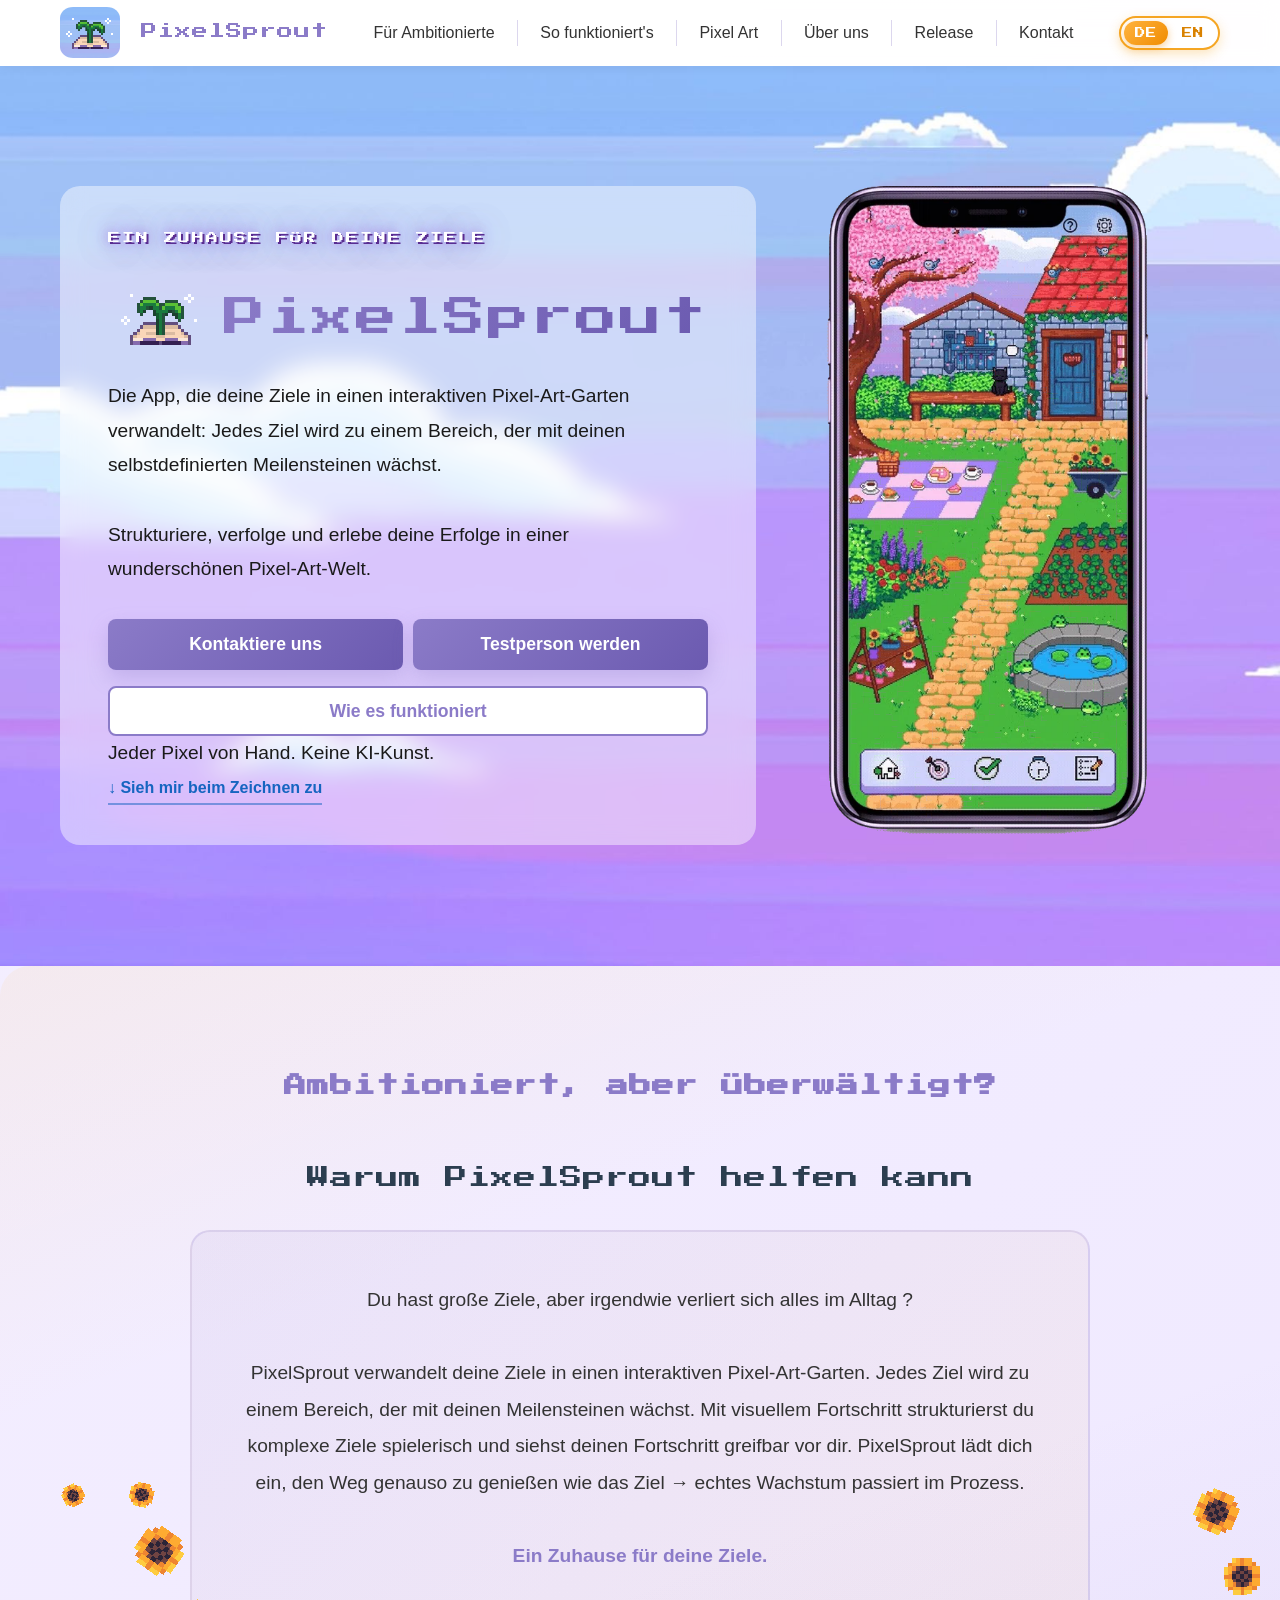
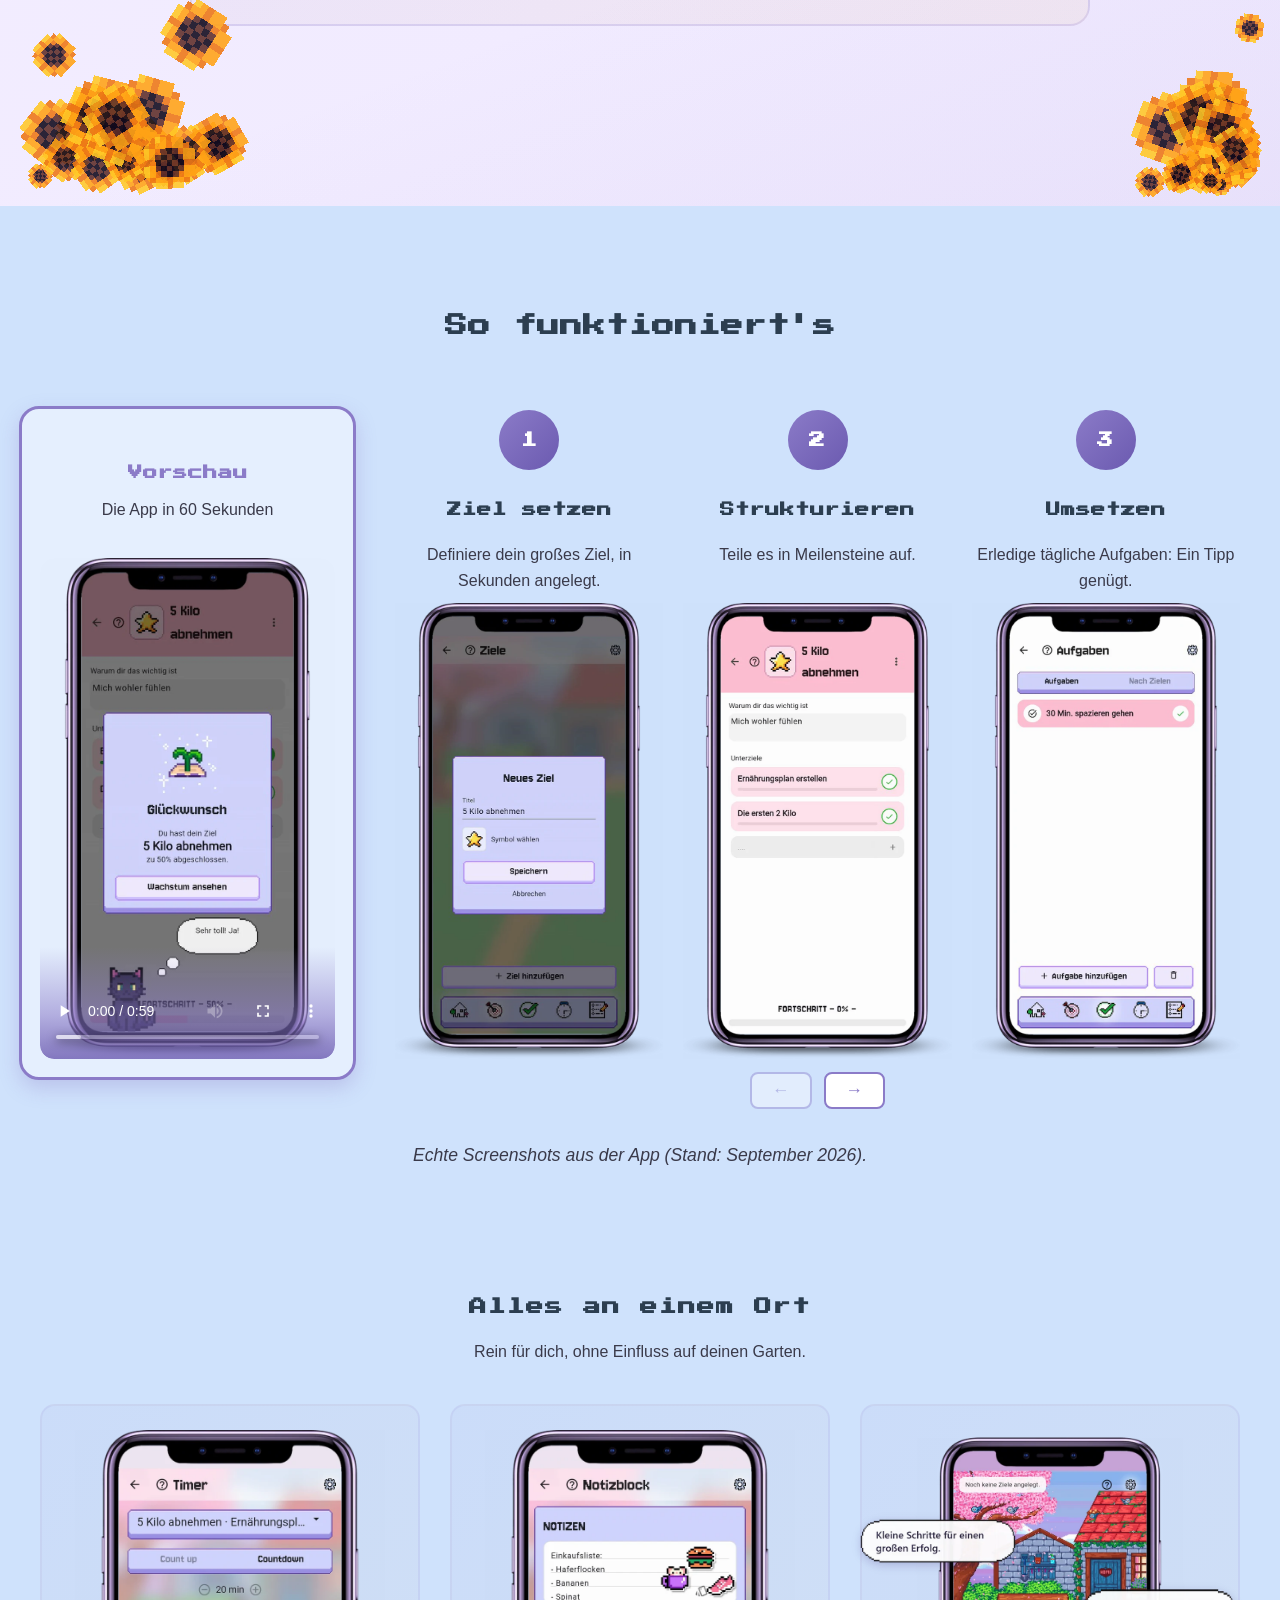
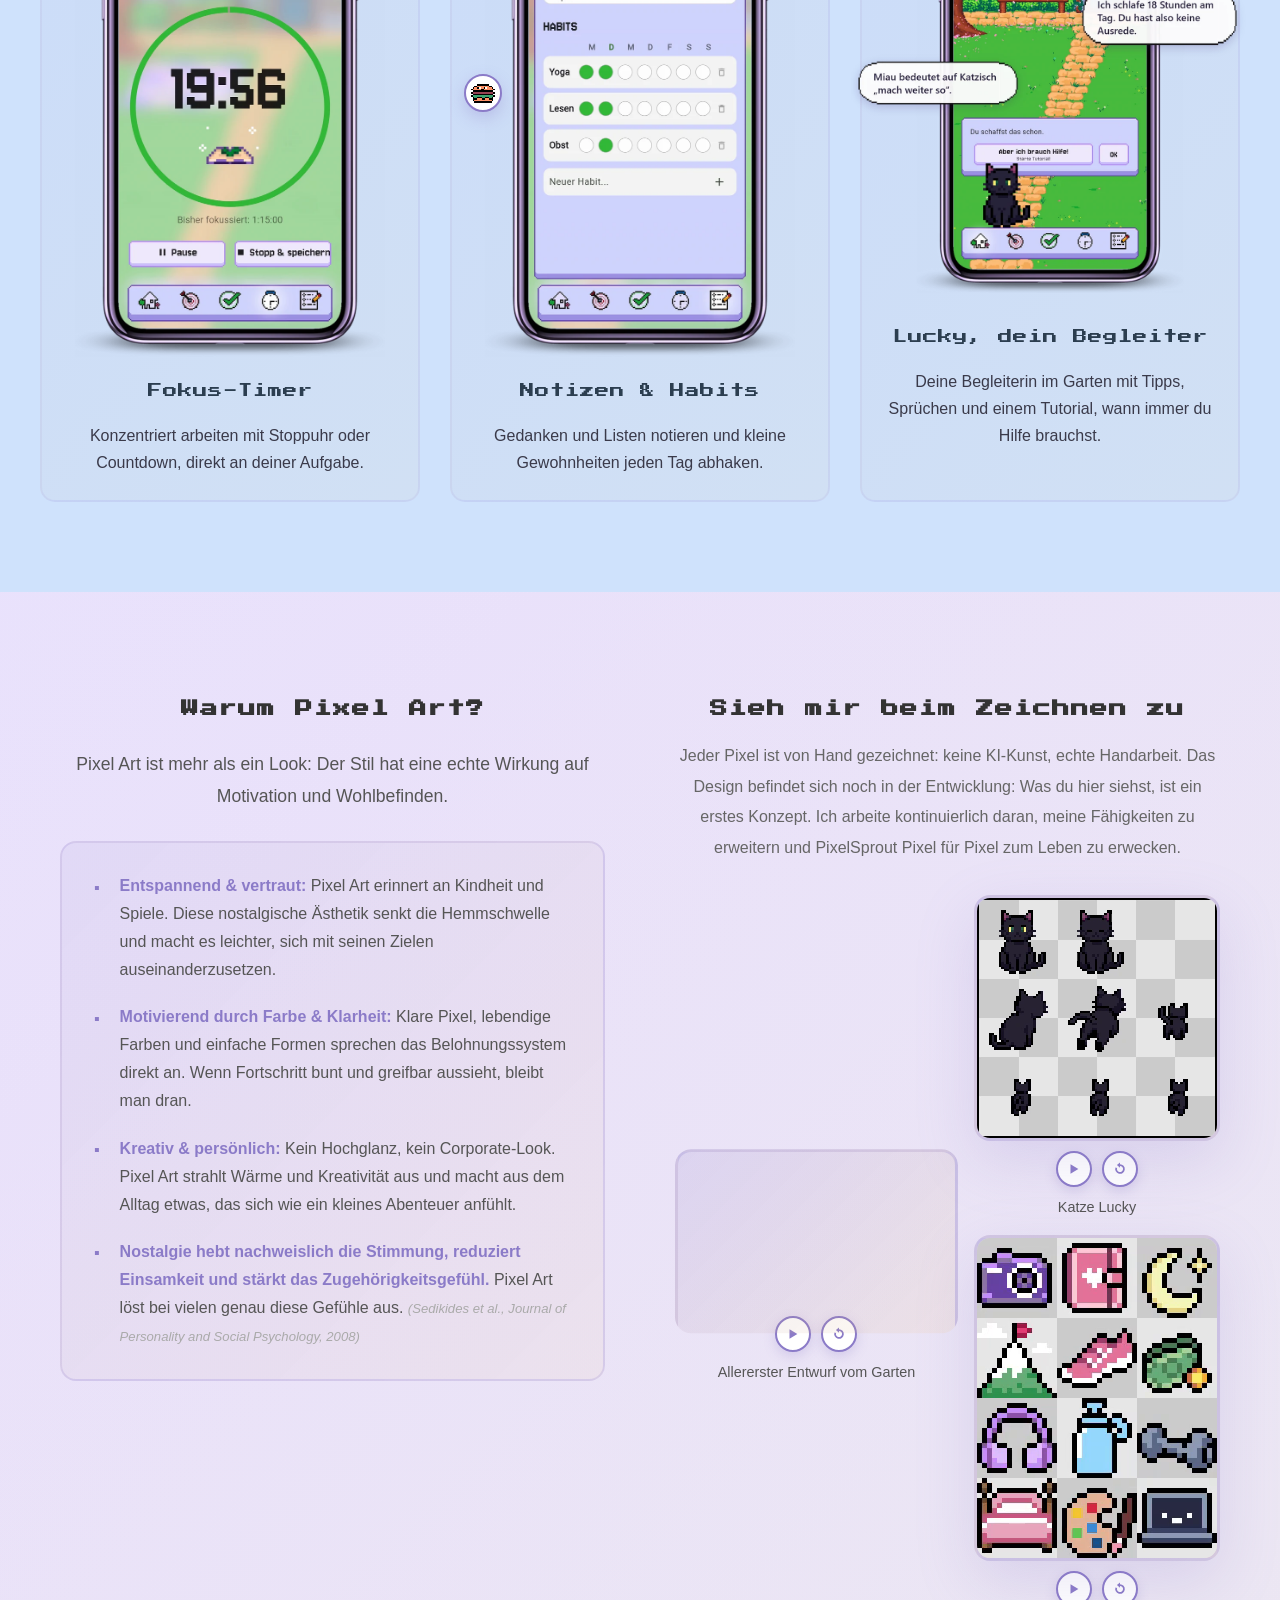
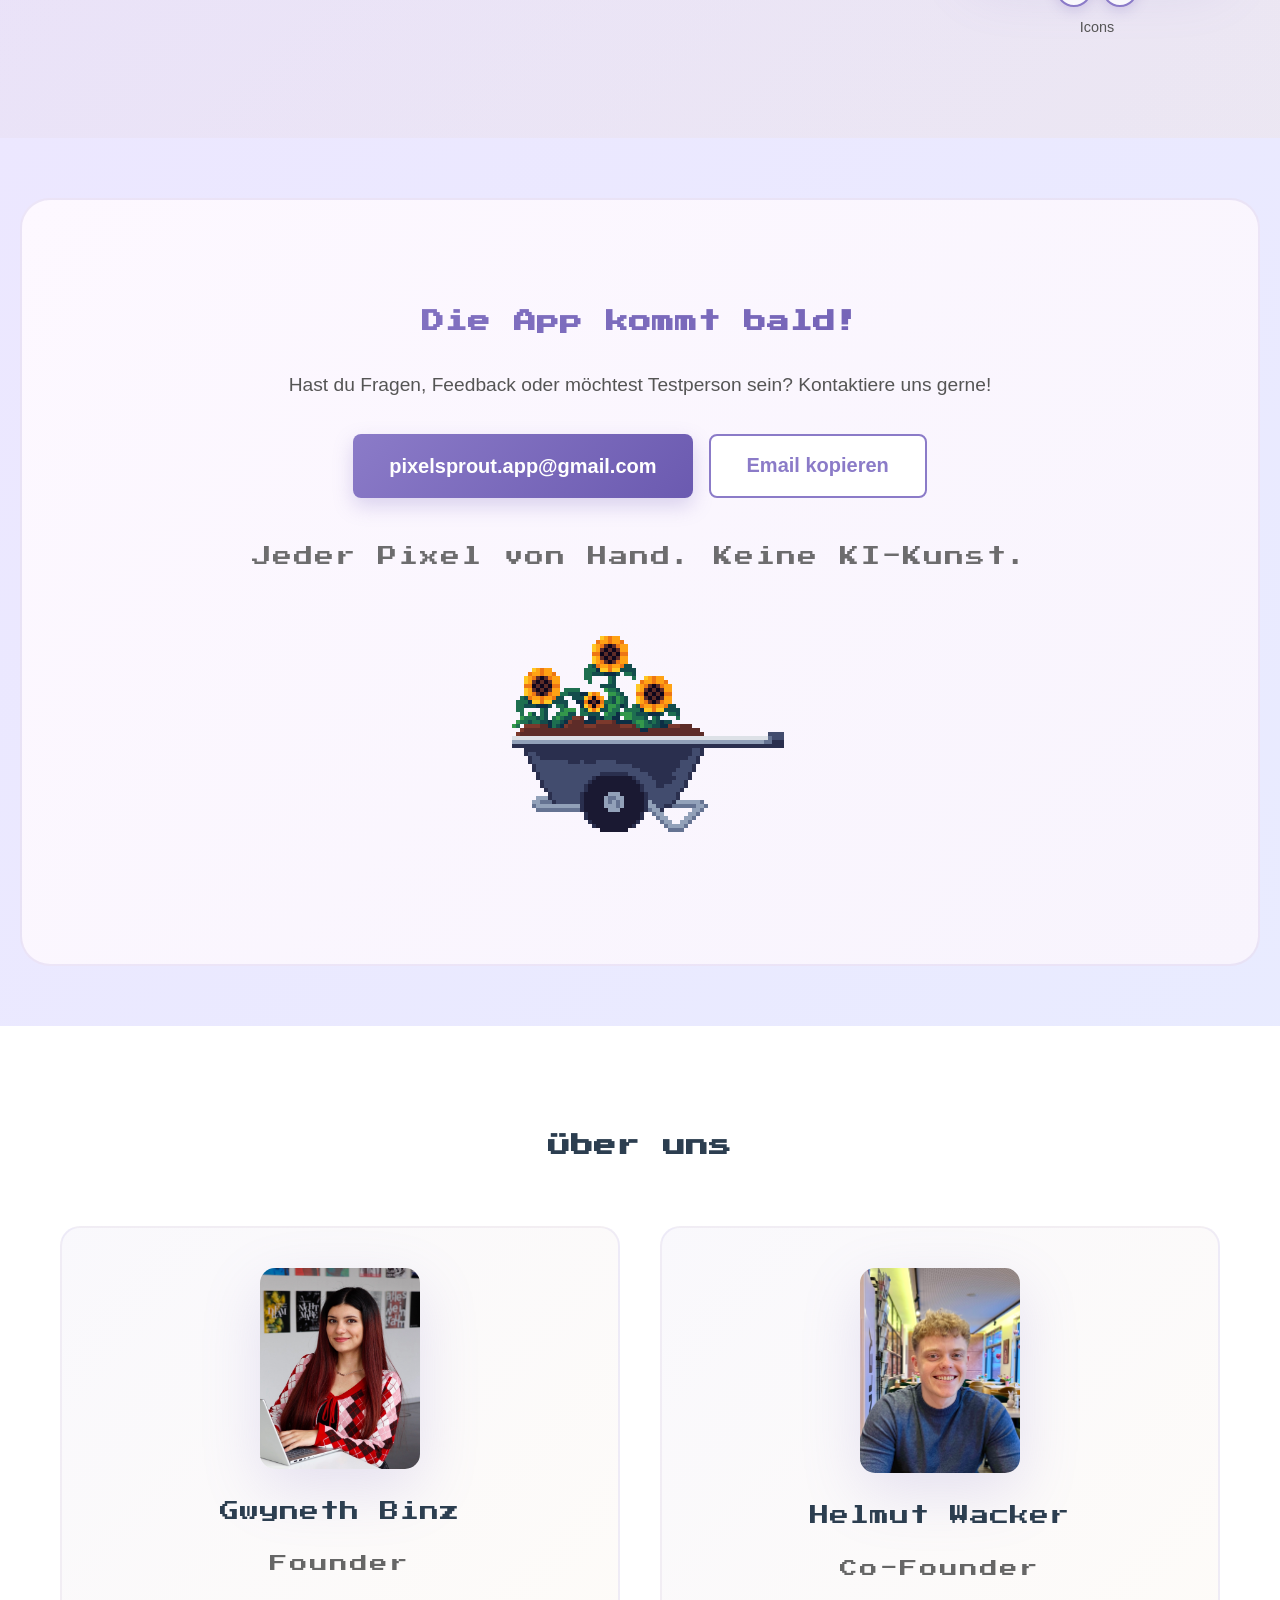
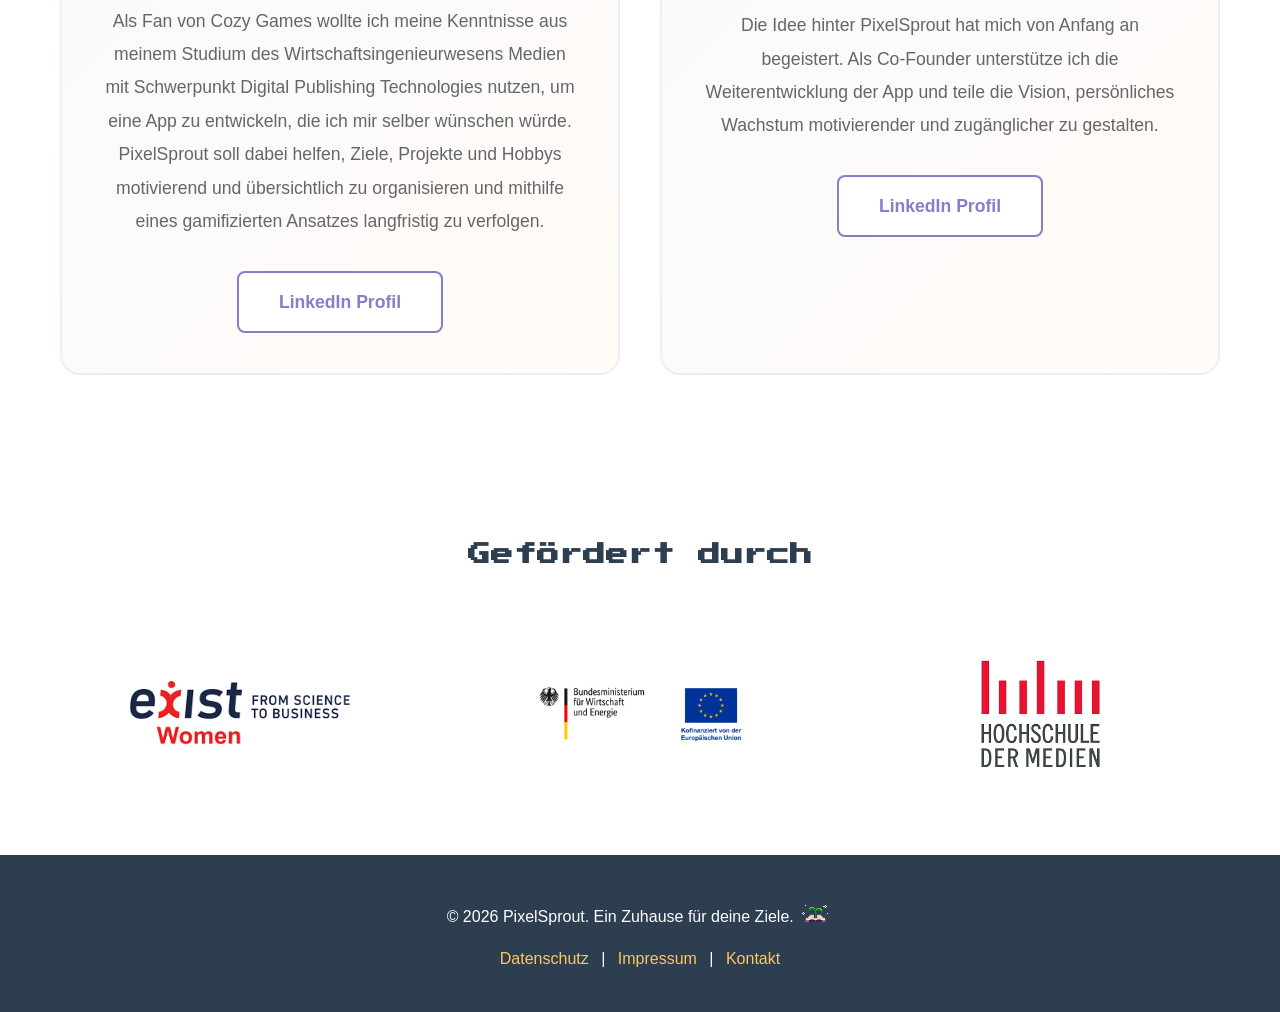
==== commit 1f7eb393: "Sprachumschalter in Orange mit weißer Schrift Co-Authored-By: Claude Opus 5.5 <noreply@anthropic.com" ====
--- a/index.html
+++ b/index.html
@@ -31,7 +31,7 @@
     <link rel="preconnect" href="https://fonts.googleapis.com">
     <link rel="preconnect" href="https://fonts.gstatic.com" crossorigin>
     <link href="https://fonts.googleapis.com/css2?family=Press+Start+2P&display=swap" rel="stylesheet">
-    <link rel="stylesheet" href="css/styles.css?v=20260930">
+    <link rel="stylesheet" href="css/styles.css?v=2026093002">
 
     <!-- Safari/iOS kann kein transparentes WebM → dort Standbild bzw. MP4 statt WebM -->
     <script>
@@ -418,7 +418,7 @@
         </div>
     </footer>
 
-    <script src="js/translations.js?v=20260930"></script>
-    <script src="js/main.js?v=20260930"></script>
+    <script src="js/translations.js?v=2026093002"></script>
+    <script src="js/main.js?v=2026093002"></script>
 </body>
 </html>
--- a/css/styles.css
+++ b/css/styles.css
@@ -62,17 +62,17 @@
 }
 
 /* Language Switcher */
-/* Sprachumschalter als Pille im Stil der Seiten-Buttons:
-   aktive Sprache gefüllt wie .btn-primary, die andere wie .btn-secondary */
+/* Sprachumschalter als Pille im Stil der Seiten-Buttons, in Orange
+   (Komplementärfarbe zum Lila, damit er auffällt) */
 .lang-switcher {
     display: flex;
     align-items: center;
     gap: 3px;
     padding: 3px;
     background: white;
-    border: 2px solid var(--primary-color);
+    border: 2px solid #F5A623;
     border-radius: 999px;
-    box-shadow: 0 4px 12px rgba(139, 123, 200, 0.25);
+    box-shadow: 0 4px 12px rgba(245, 166, 35, 0.3);
 }
 
 .lang-btn {
@@ -82,7 +82,7 @@
     font-family: 'Press Start 2P', monospace;
     font-size: 0.65rem;
     line-height: 1;
-    color: var(--primary-color);
+    color: #D98200;
     cursor: pointer;
     padding: 7px 11px;
     letter-spacing: 1px;
@@ -90,13 +90,13 @@
 }
 
 .lang-btn:hover {
-    background: rgba(139, 123, 200, 0.15);
+    background: rgba(255, 199, 95, 0.25);
 }
 
 .lang-btn.active {
-    background: linear-gradient(135deg, var(--primary-color), var(--secondary-color));
+    background: linear-gradient(135deg, #FFB33F, #F08C00);
     color: white;
-    box-shadow: 0 3px 8px rgba(139, 123, 200, 0.35);
+    box-shadow: 0 3px 8px rgba(240, 140, 0, 0.4);
 }
 
 /* Trennstrich wird in der Pille nicht mehr gebraucht */
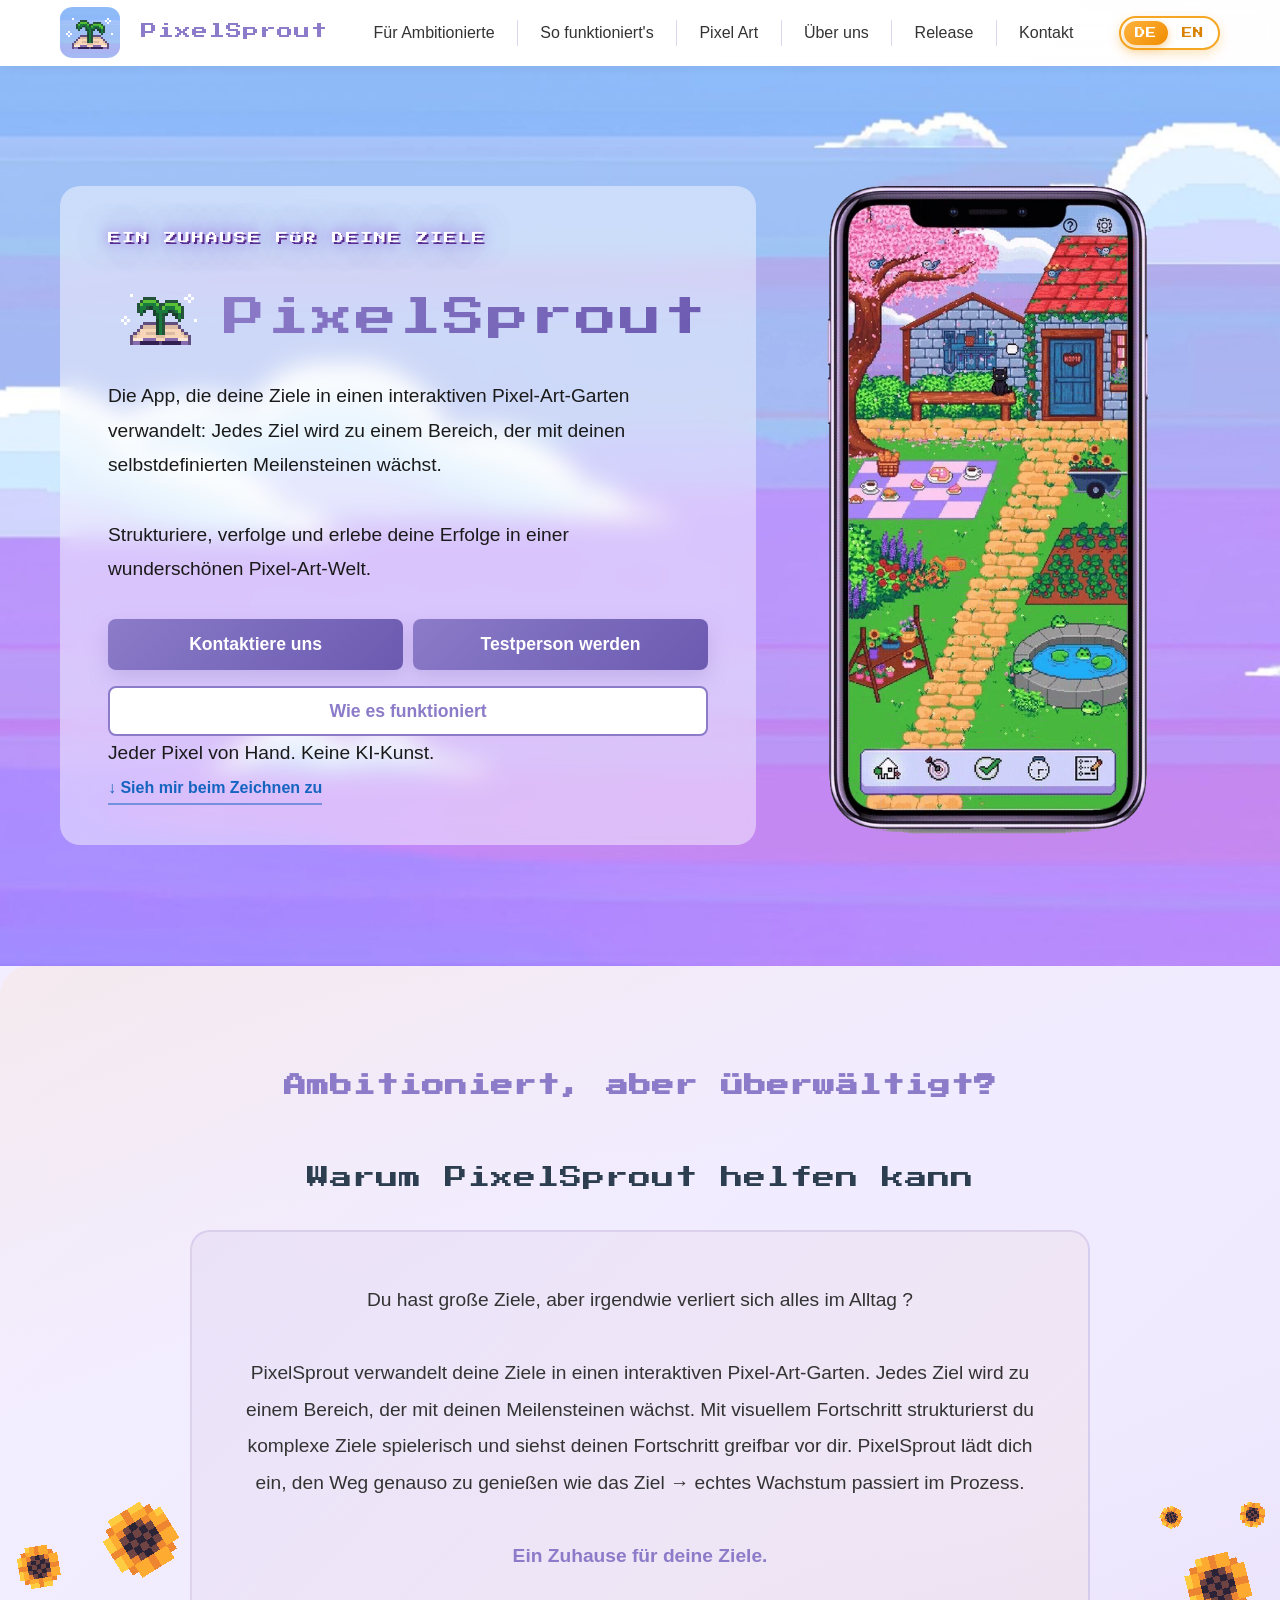
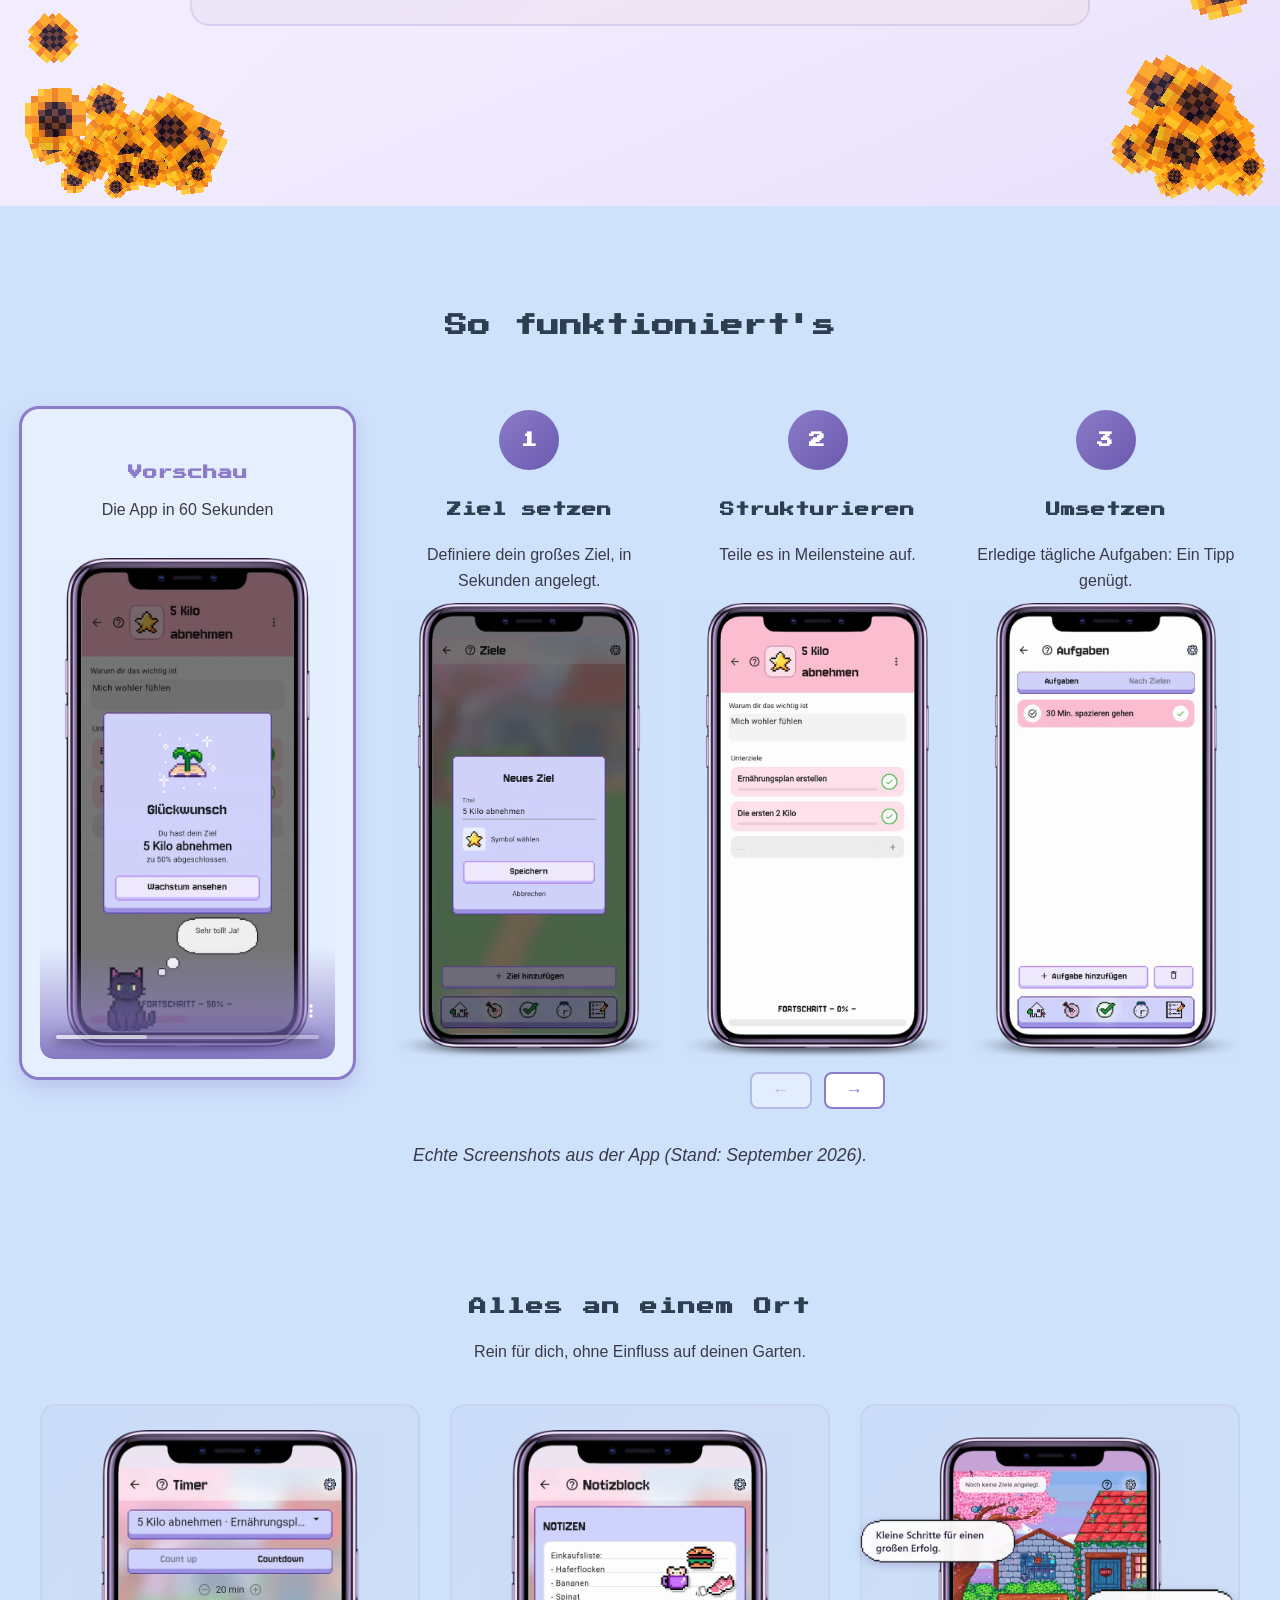
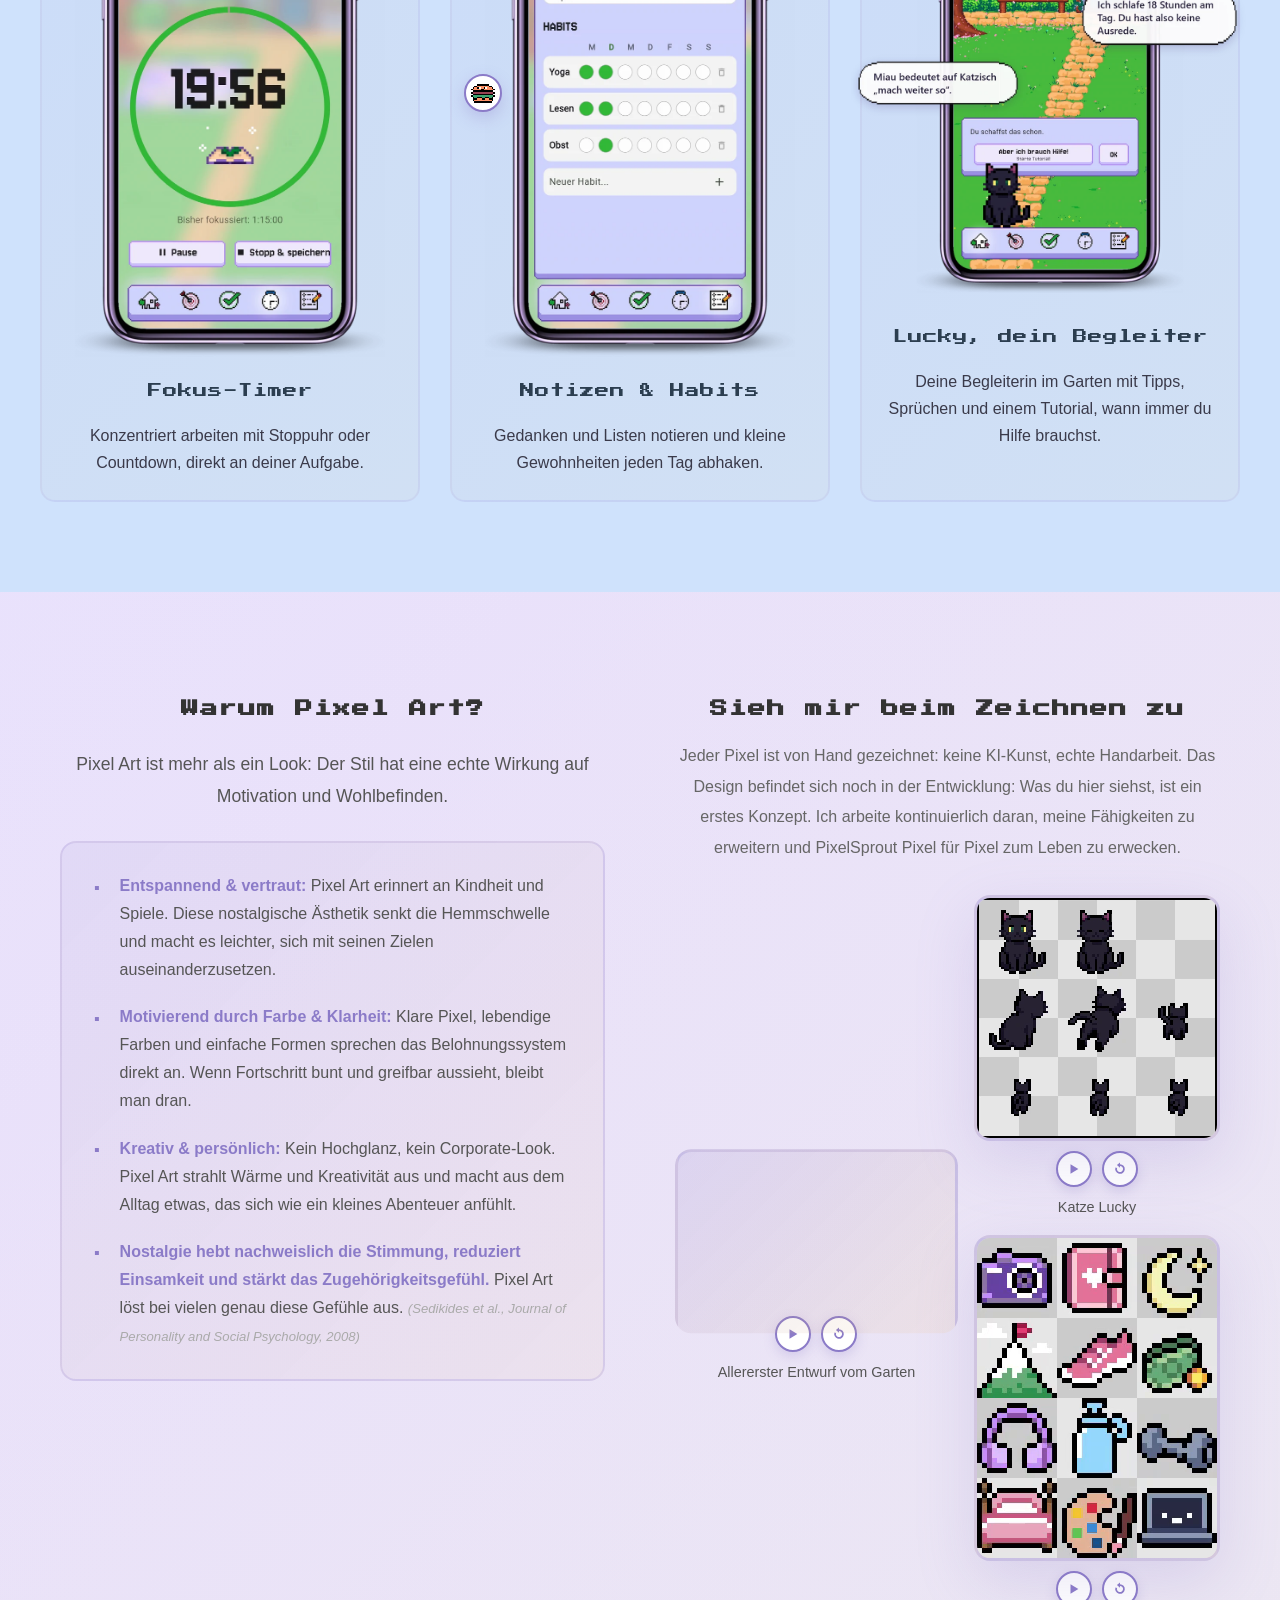
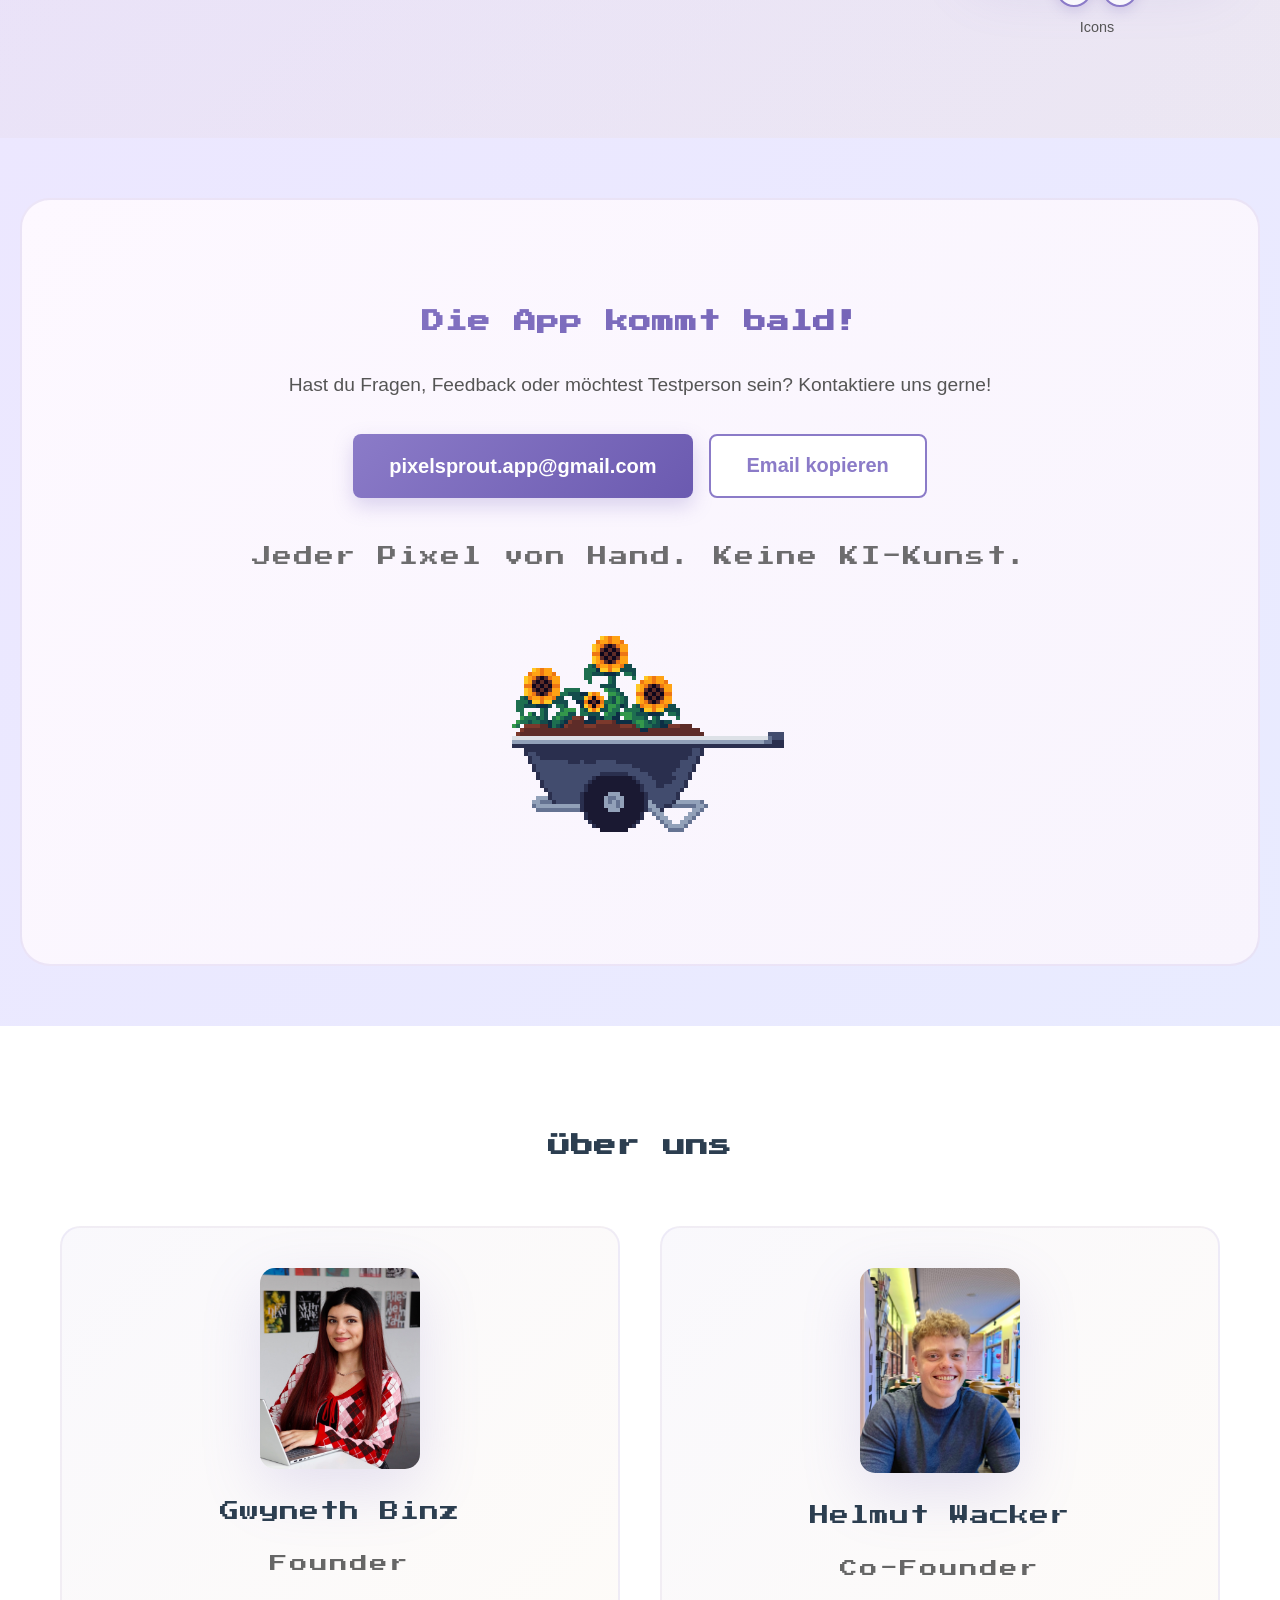
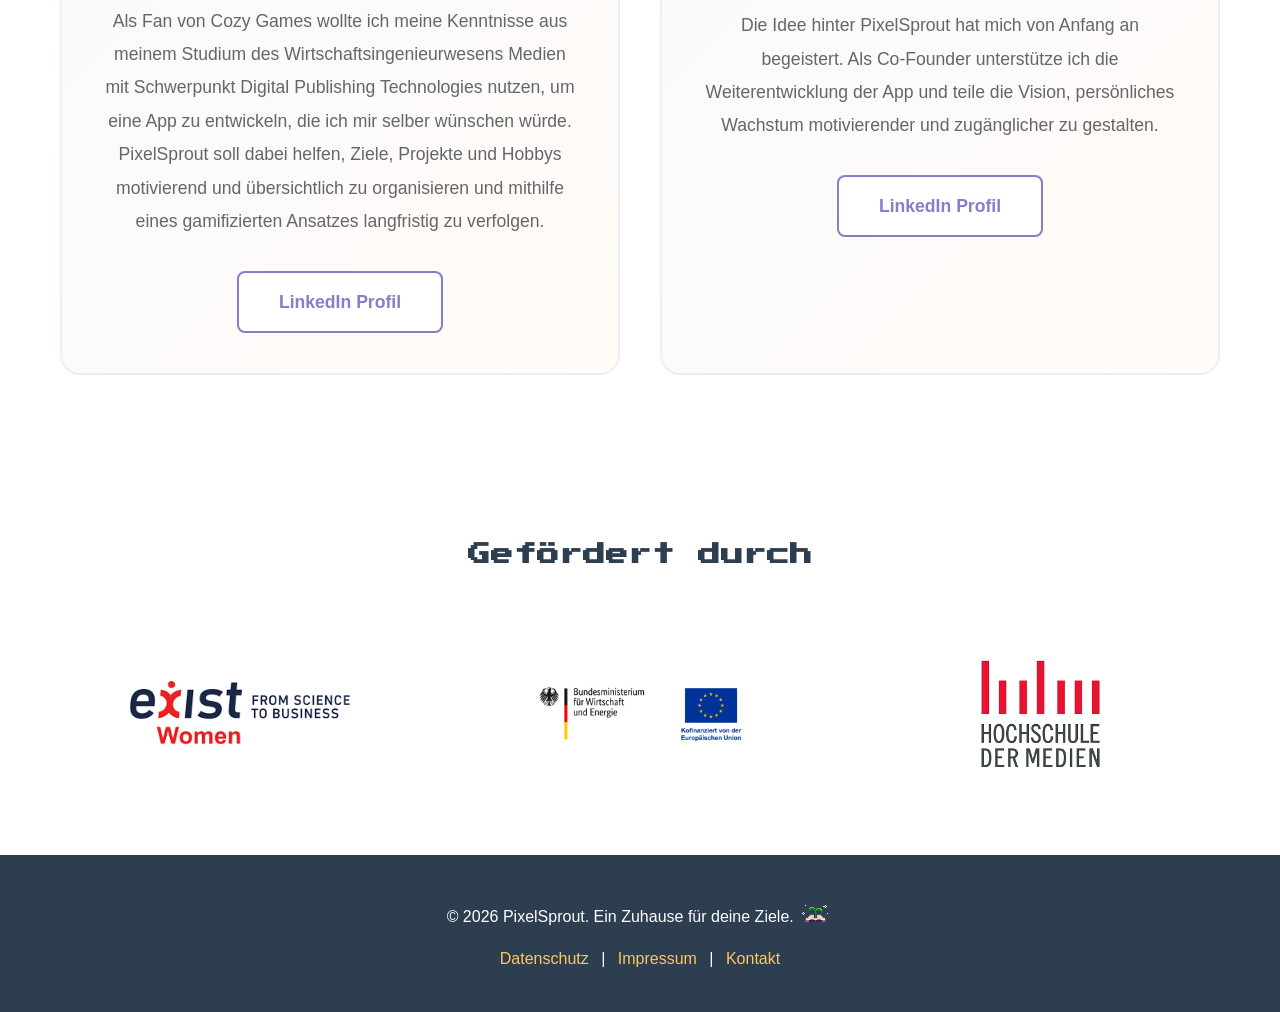
==== commit 72706368: "Burger-Menü-Button mit abgerundeten Ecken Co-Authored-By: Claude Opus 5.5 <noreply@anthropic.com>" ====
--- a/index.html
+++ b/index.html
@@ -31,7 +31,7 @@
     <link rel="preconnect" href="https://fonts.googleapis.com">
     <link rel="preconnect" href="https://fonts.gstatic.com" crossorigin>
     <link href="https://fonts.googleapis.com/css2?family=Press+Start+2P&display=swap" rel="stylesheet">
-    <link rel="stylesheet" href="css/styles.css?v=2026093002">
+    <link rel="stylesheet" href="css/styles.css?v=2026093003">
 
     <!-- Safari/iOS kann kein transparentes WebM → dort Standbild bzw. MP4 statt WebM -->
     <script>
@@ -418,7 +418,7 @@
         </div>
     </footer>
 
-    <script src="js/translations.js?v=2026093002"></script>
-    <script src="js/main.js?v=2026093002"></script>
+    <script src="js/translations.js?v=2026093003"></script>
+    <script src="js/main.js?v=2026093003"></script>
 </body>
 </html>
--- a/css/styles.css
+++ b/css/styles.css
@@ -1350,6 +1350,7 @@
         gap: 5px;
         background: transparent;
         border: 2px solid rgba(139, 123, 200, 0.55);
+        border-radius: 10px;
         padding: 8px 9px;
         cursor: pointer;
         order: 3;
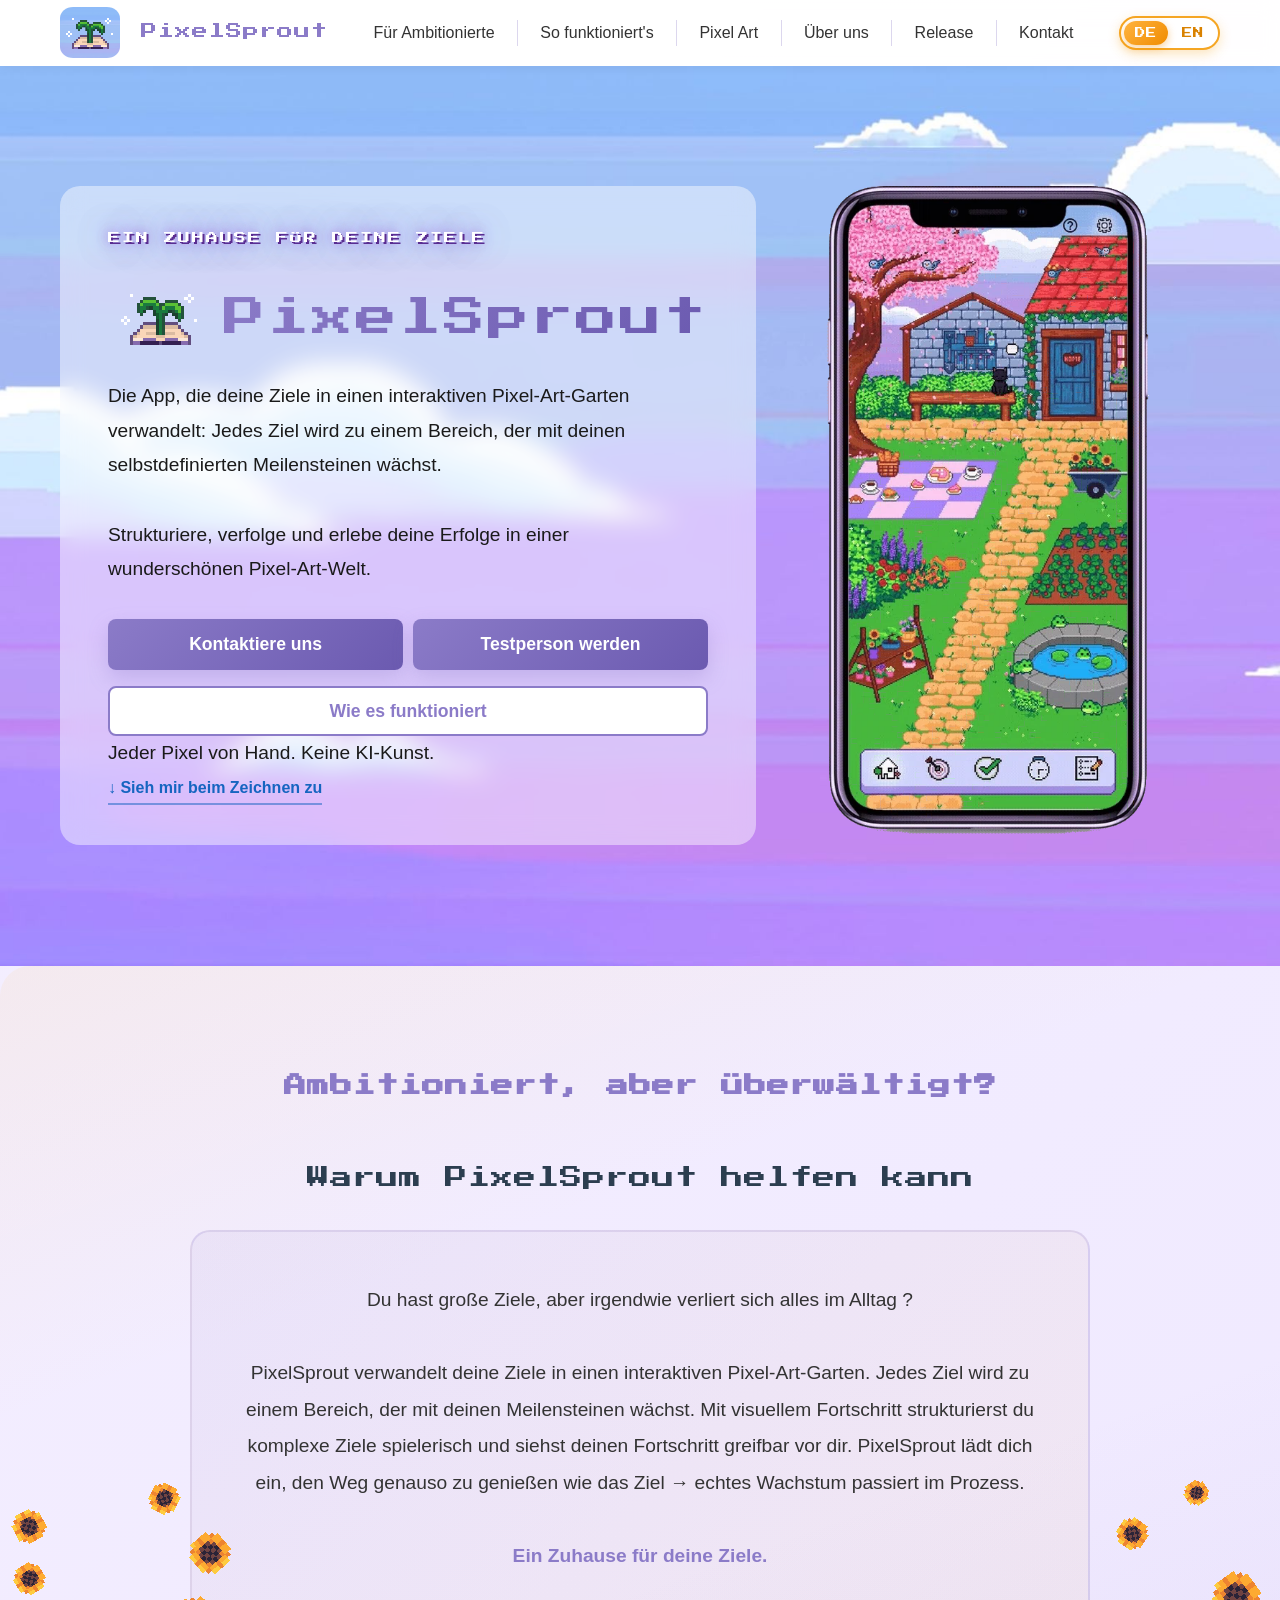
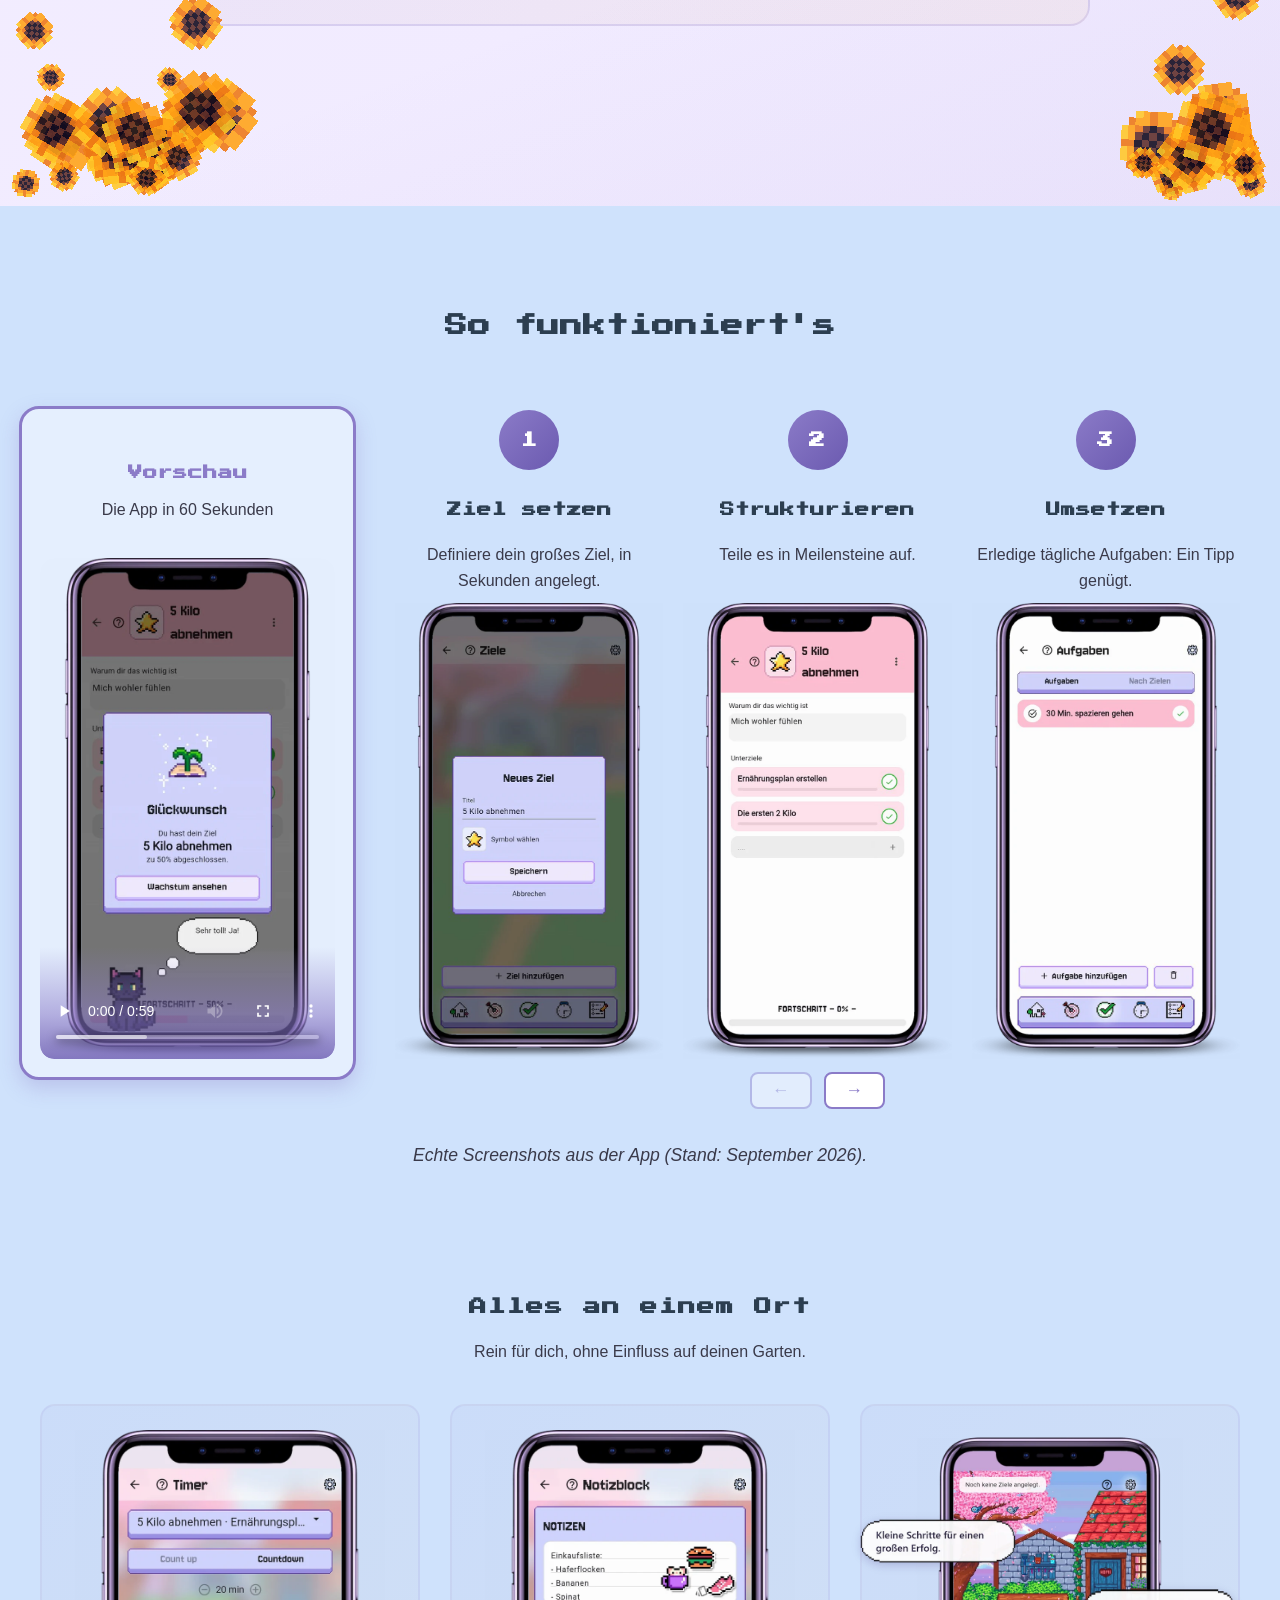
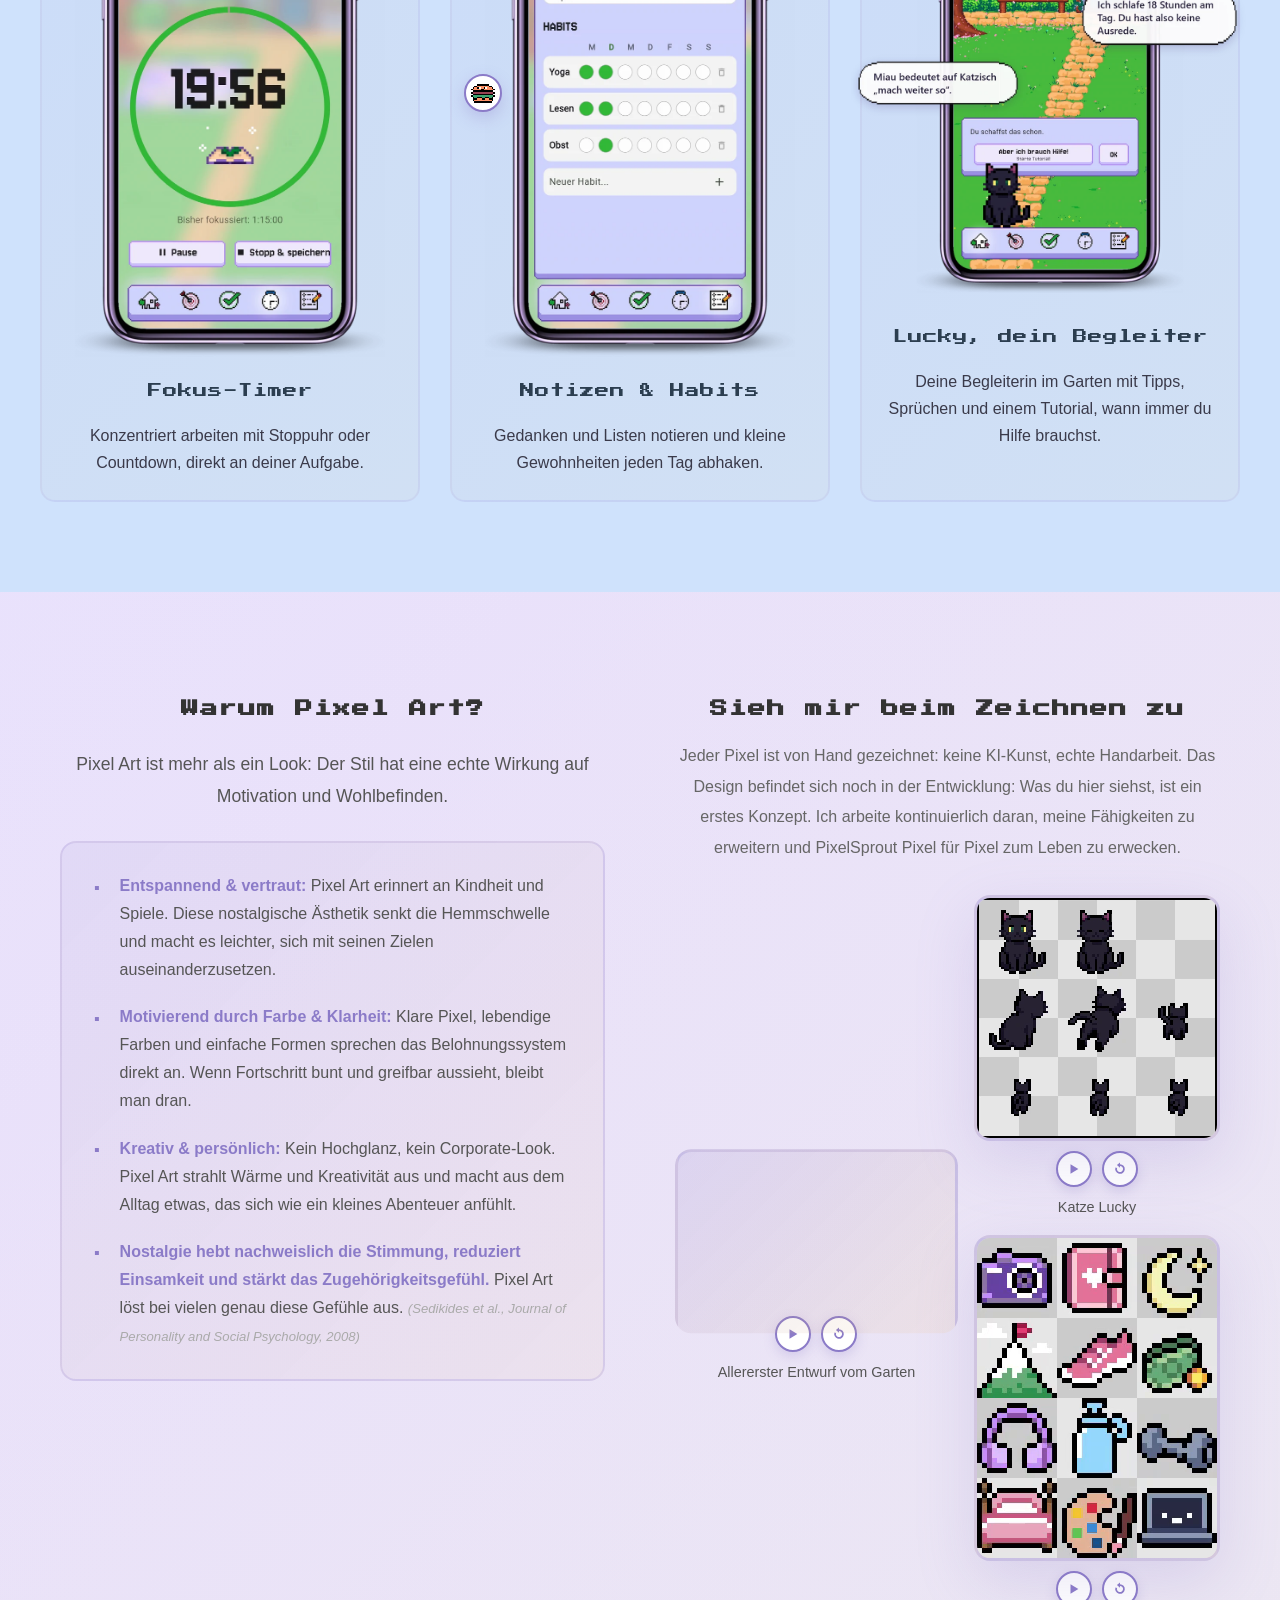
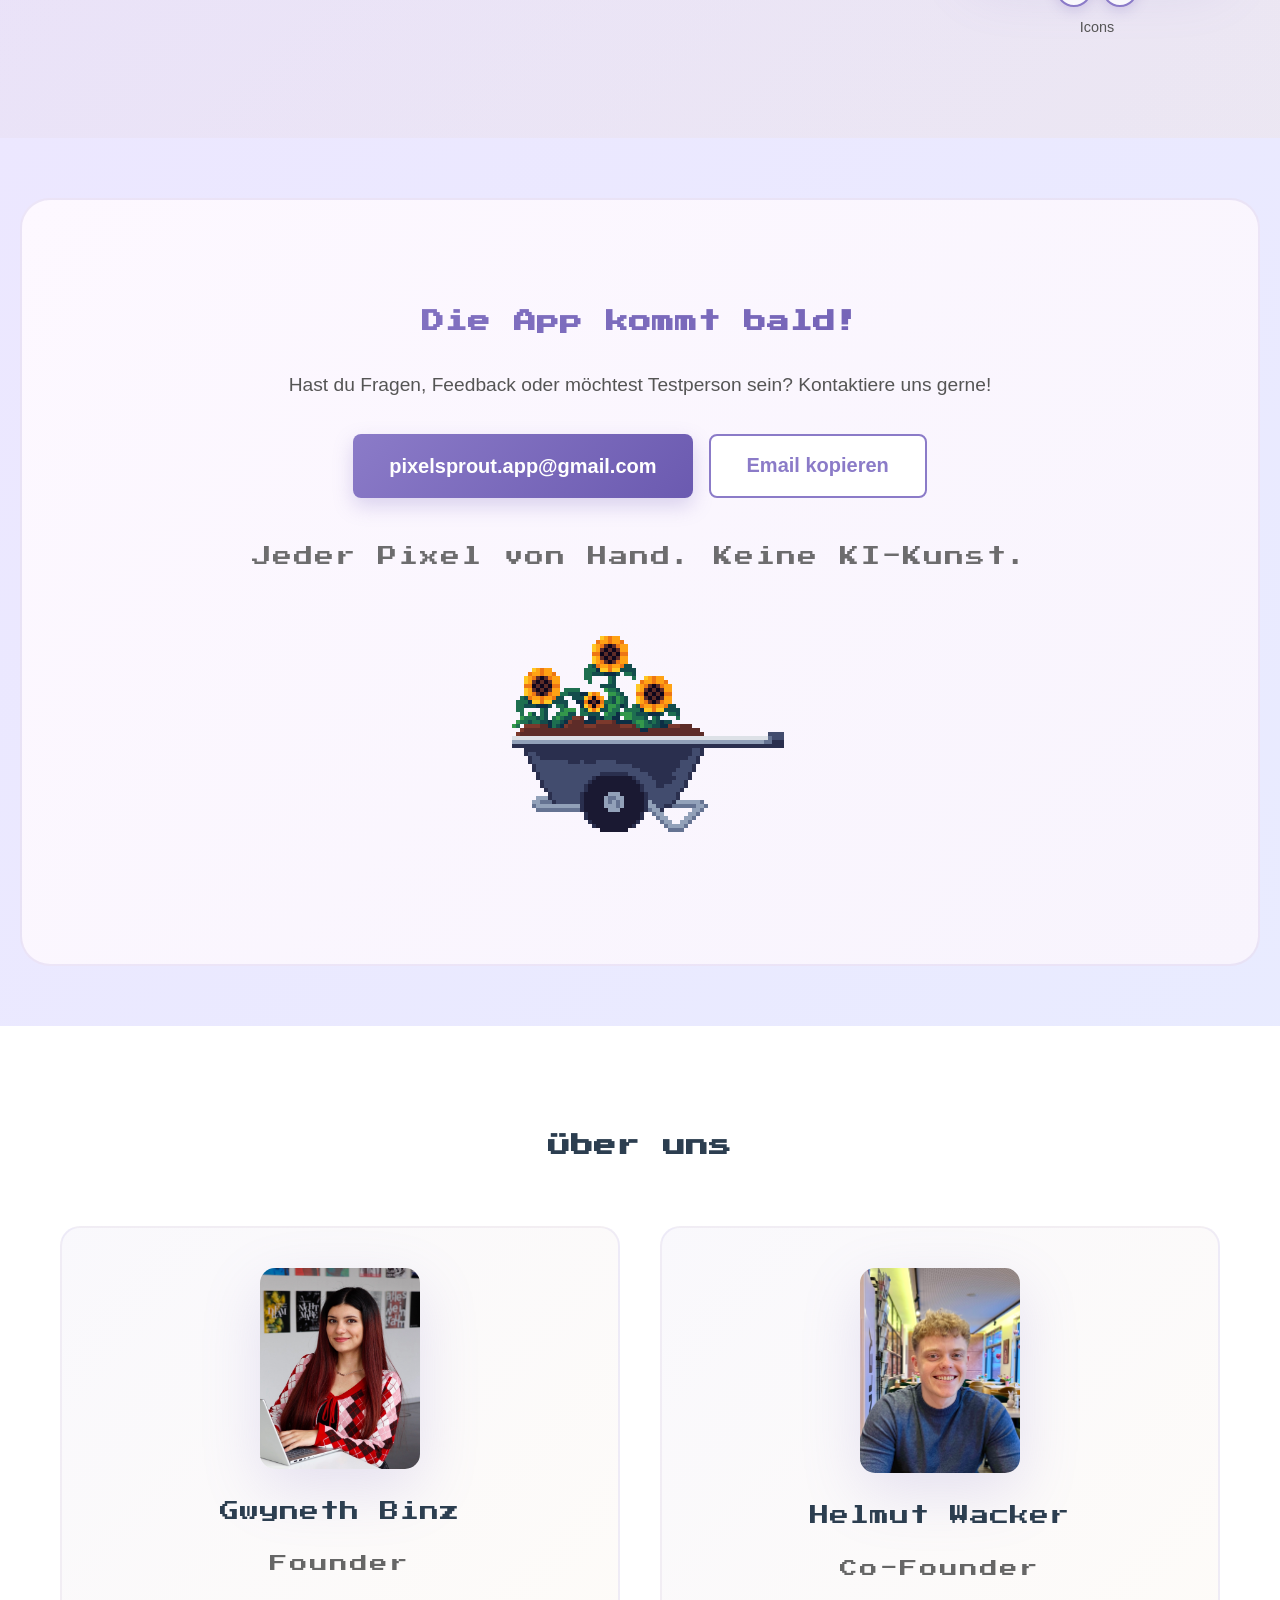
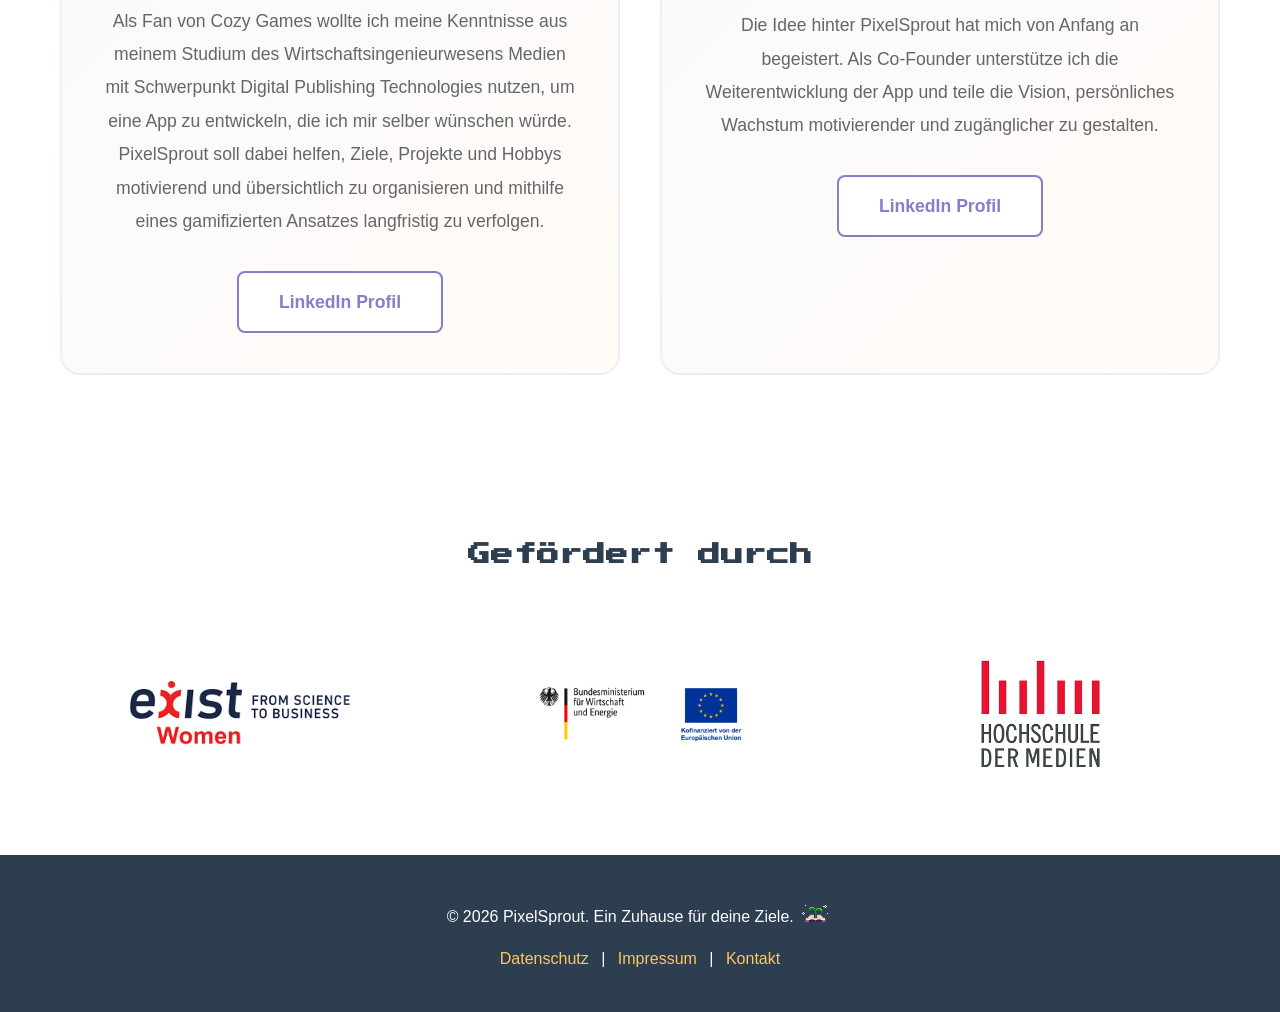
==== commit 006a7e67: "Handy-Navigation: schmalerer Sprachumschalter, größerer Titel Co-Authored-By: Claude Opus 5.5 <norep" ====
--- a/index.html
+++ b/index.html
@@ -31,7 +31,7 @@
     <link rel="preconnect" href="https://fonts.googleapis.com">
     <link rel="preconnect" href="https://fonts.gstatic.com" crossorigin>
     <link href="https://fonts.googleapis.com/css2?family=Press+Start+2P&display=swap" rel="stylesheet">
-    <link rel="stylesheet" href="css/styles.css?v=2026093003">
+    <link rel="stylesheet" href="css/styles.css?v=2026093004">
 
     <!-- Safari/iOS kann kein transparentes WebM → dort Standbild bzw. MP4 statt WebM -->
     <script>
@@ -418,7 +418,7 @@
         </div>
     </footer>
 
-    <script src="js/translations.js?v=2026093003"></script>
-    <script src="js/main.js?v=2026093003"></script>
+    <script src="js/translations.js?v=2026093004"></script>
+    <script src="js/main.js?v=2026093004"></script>
 </body>
 </html>
--- a/css/styles.css
+++ b/css/styles.css
@@ -1685,8 +1685,18 @@
 }
 
 @media (max-width: 480px) {
+    /* Titel größer (vorher 0.8rem); Platz dafür kommt vom schmaleren
+       Sprachumschalter und dem etwas kleineren Logo – alles bleibt in einer Zeile */
     .nav-brand {
-        font-size: 0.8rem;
+        font-size: 0.9rem;
+    }
+
+    .logo-icon--nav-rounded {
+        height: 2.8rem;
+    }
+
+    .navbar .container {
+        gap: 0.4rem;
     }
 
     .nav-links {
@@ -1694,9 +1704,23 @@
         gap: 0.4rem;
     }
 
+    /* Sehr schmale Handys: alte Titelgröße, damit der Umschalter in der ersten Zeile bleibt */
+    @media (max-width: 374px) {
+        .nav-brand {
+            font-size: 0.8rem;
+        }
+    }
+
+    /* schmalere Pille auf dem Handy */
+    .lang-switcher {
+        gap: 1px;
+        padding: 2px;
+    }
+
     .lang-btn {
         font-size: 0.55rem;
-        padding: 6px 9px;
+        padding: 6px 6px;
+        letter-spacing: 0;
     }
 
     .hero-content h1 {
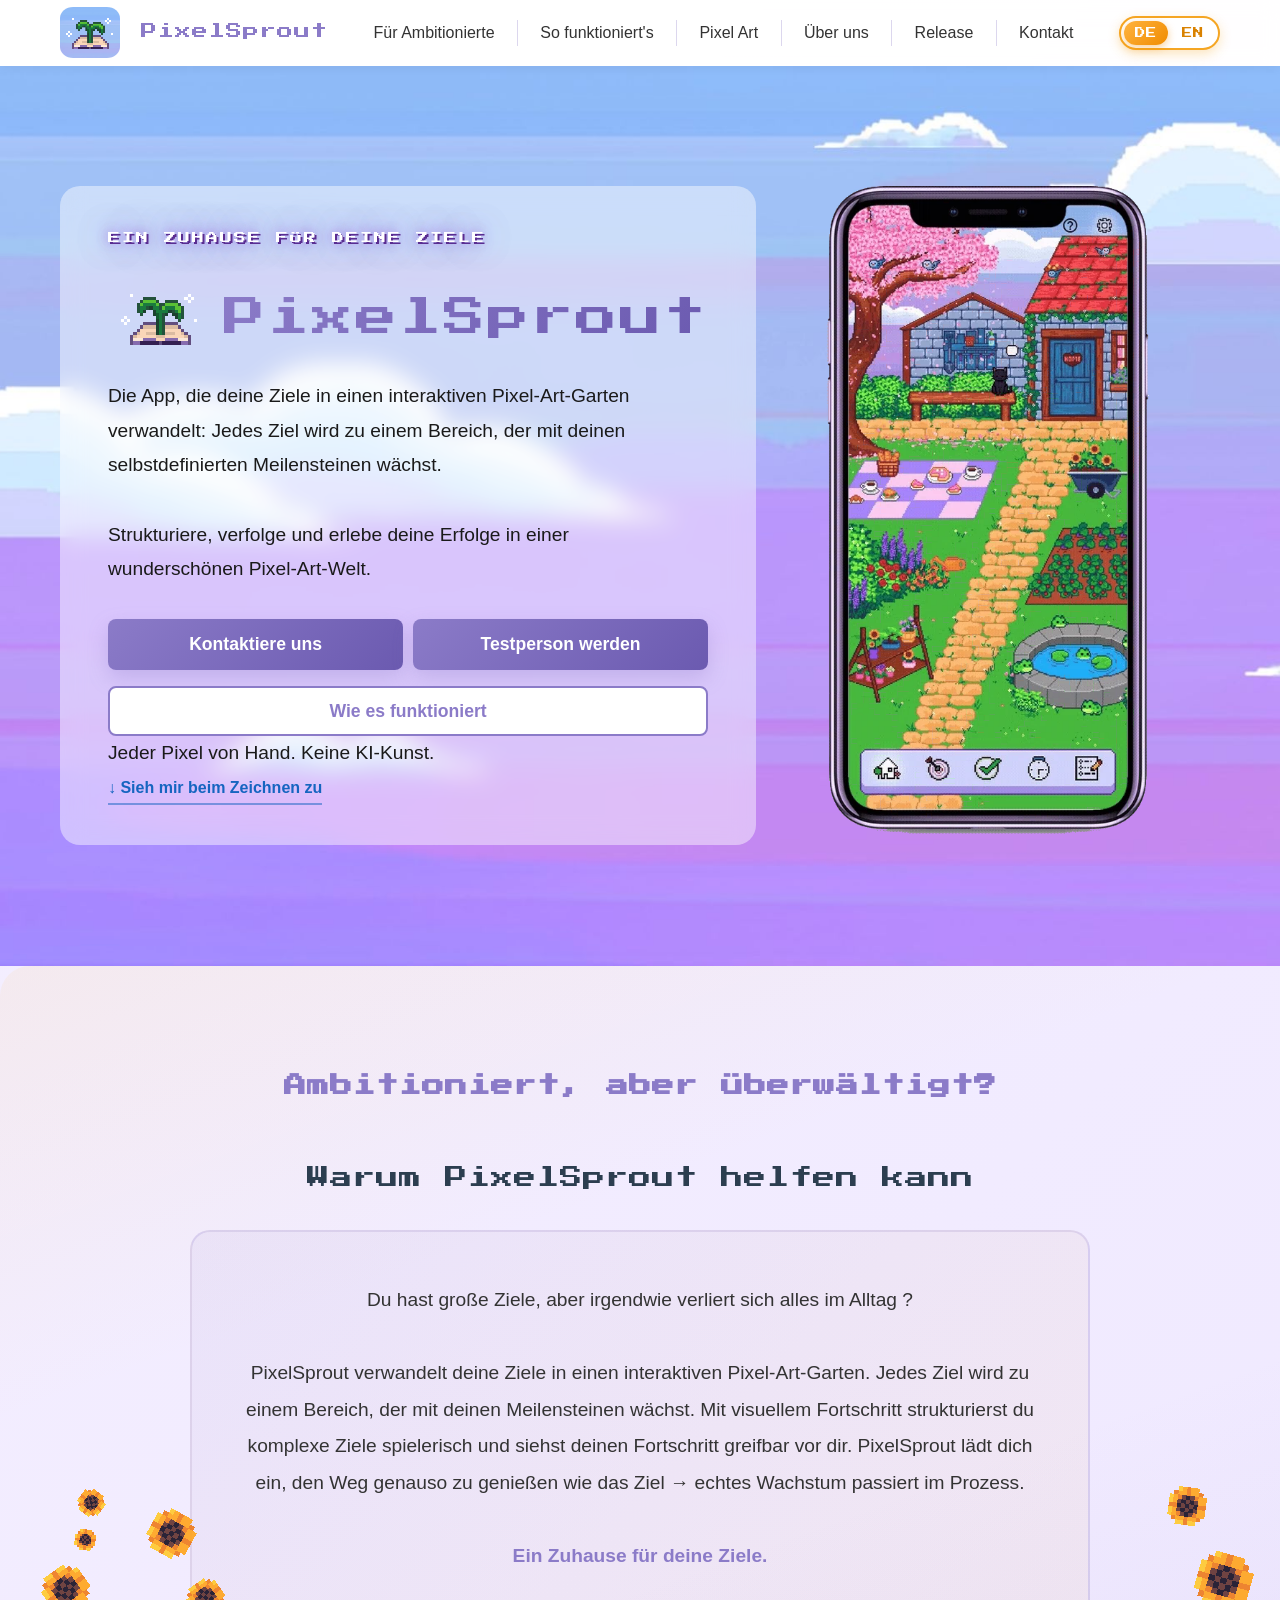
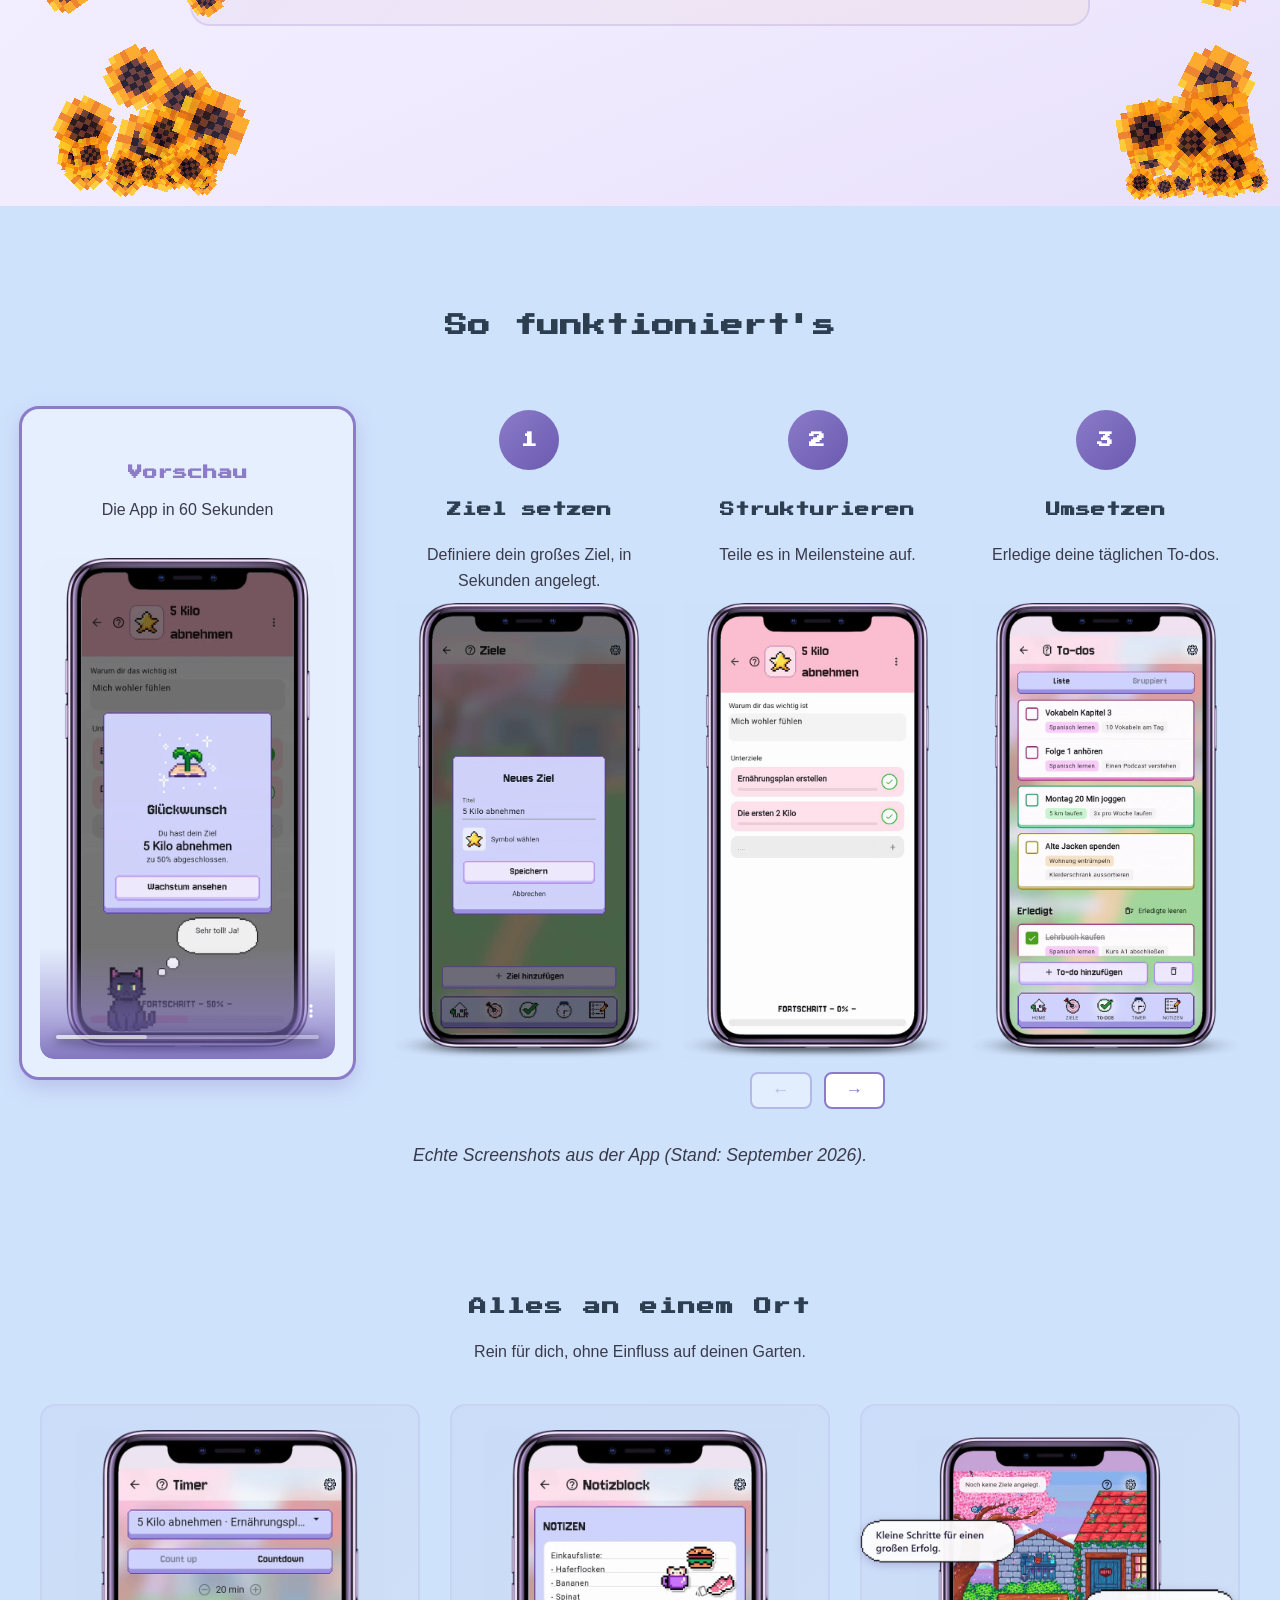
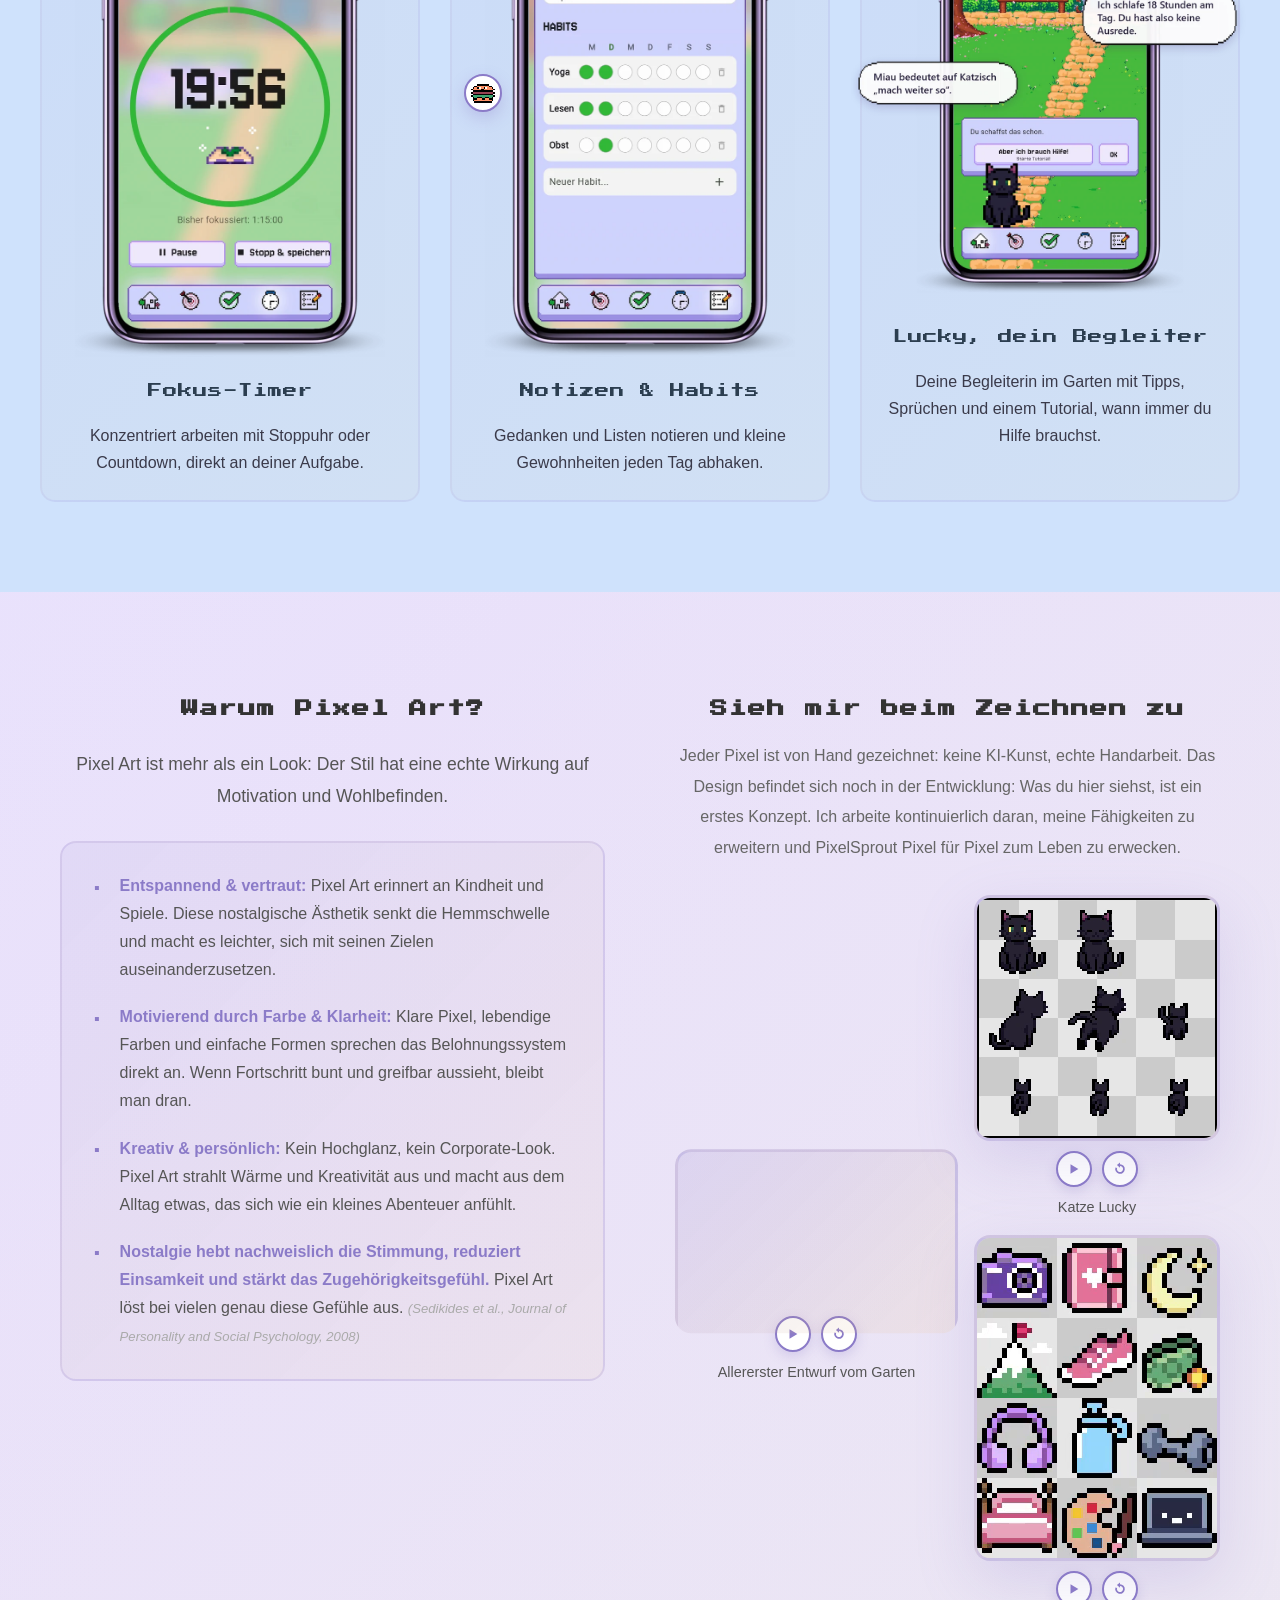
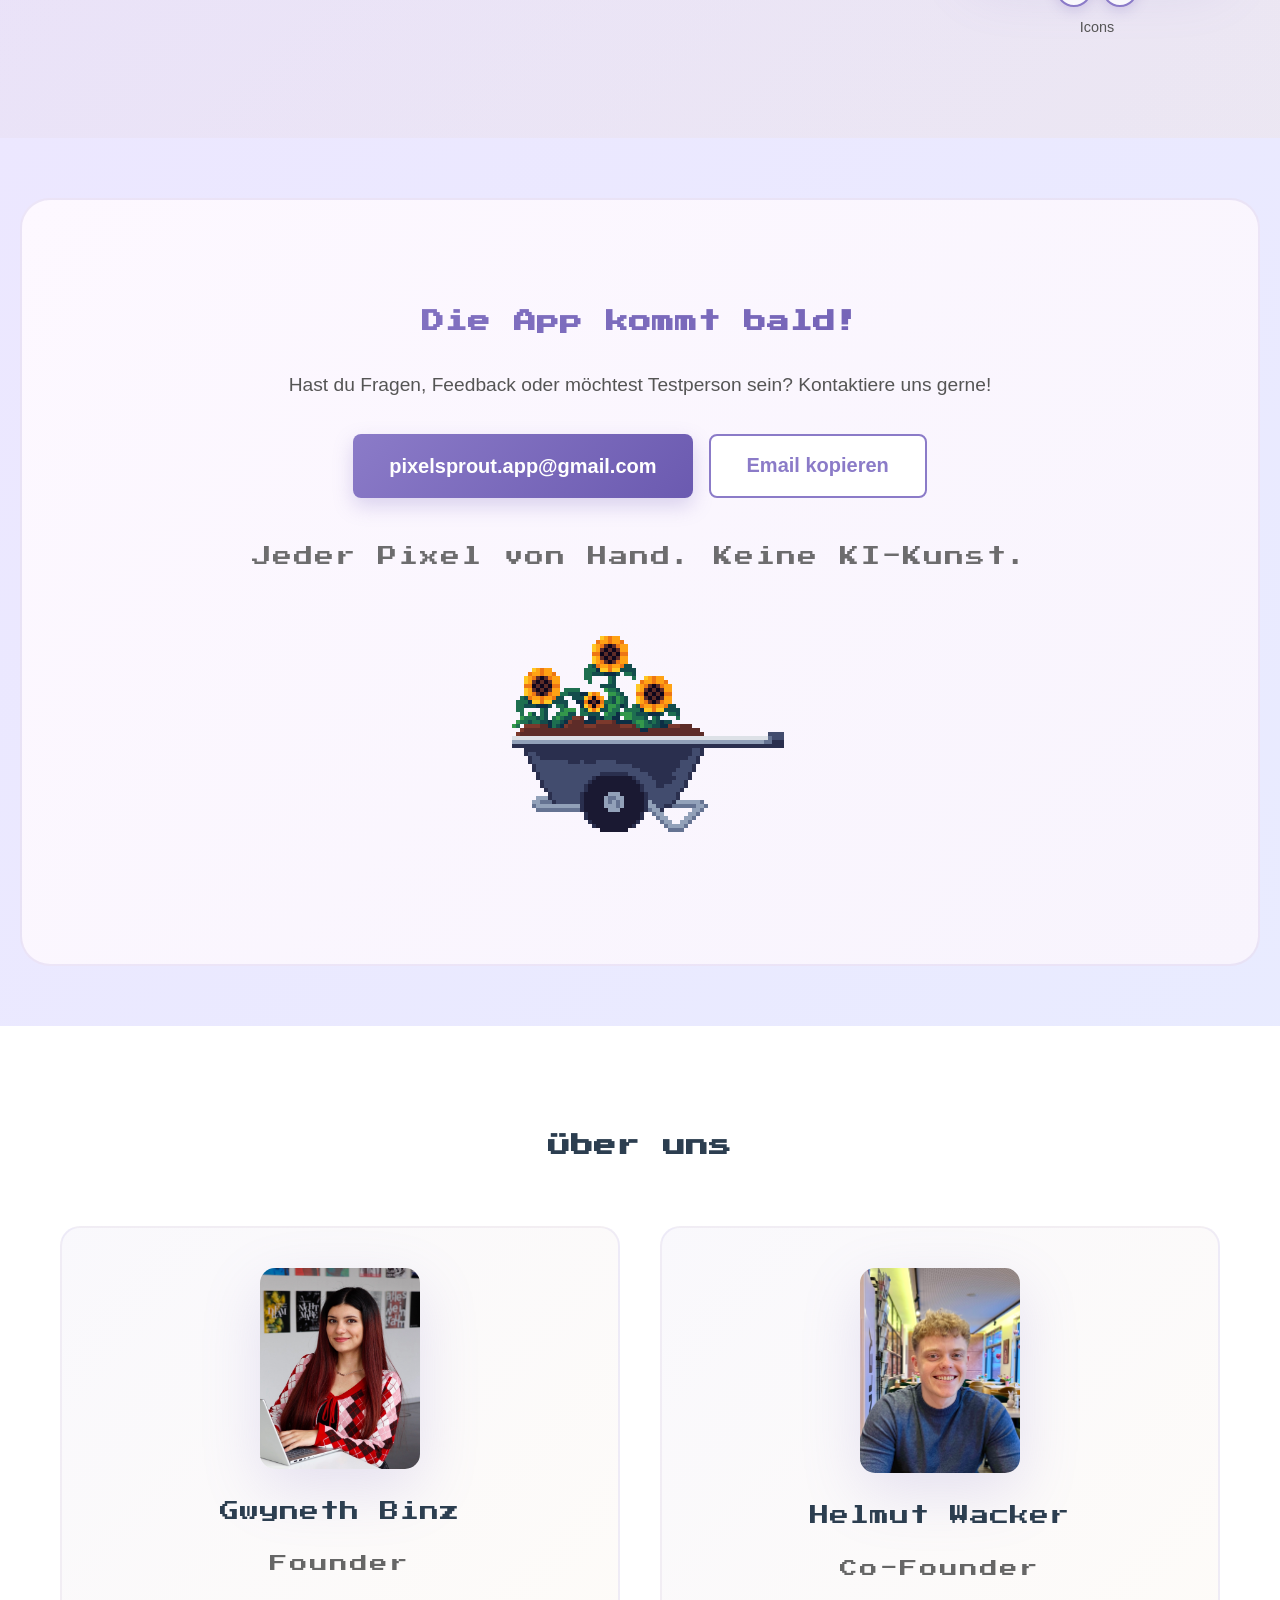
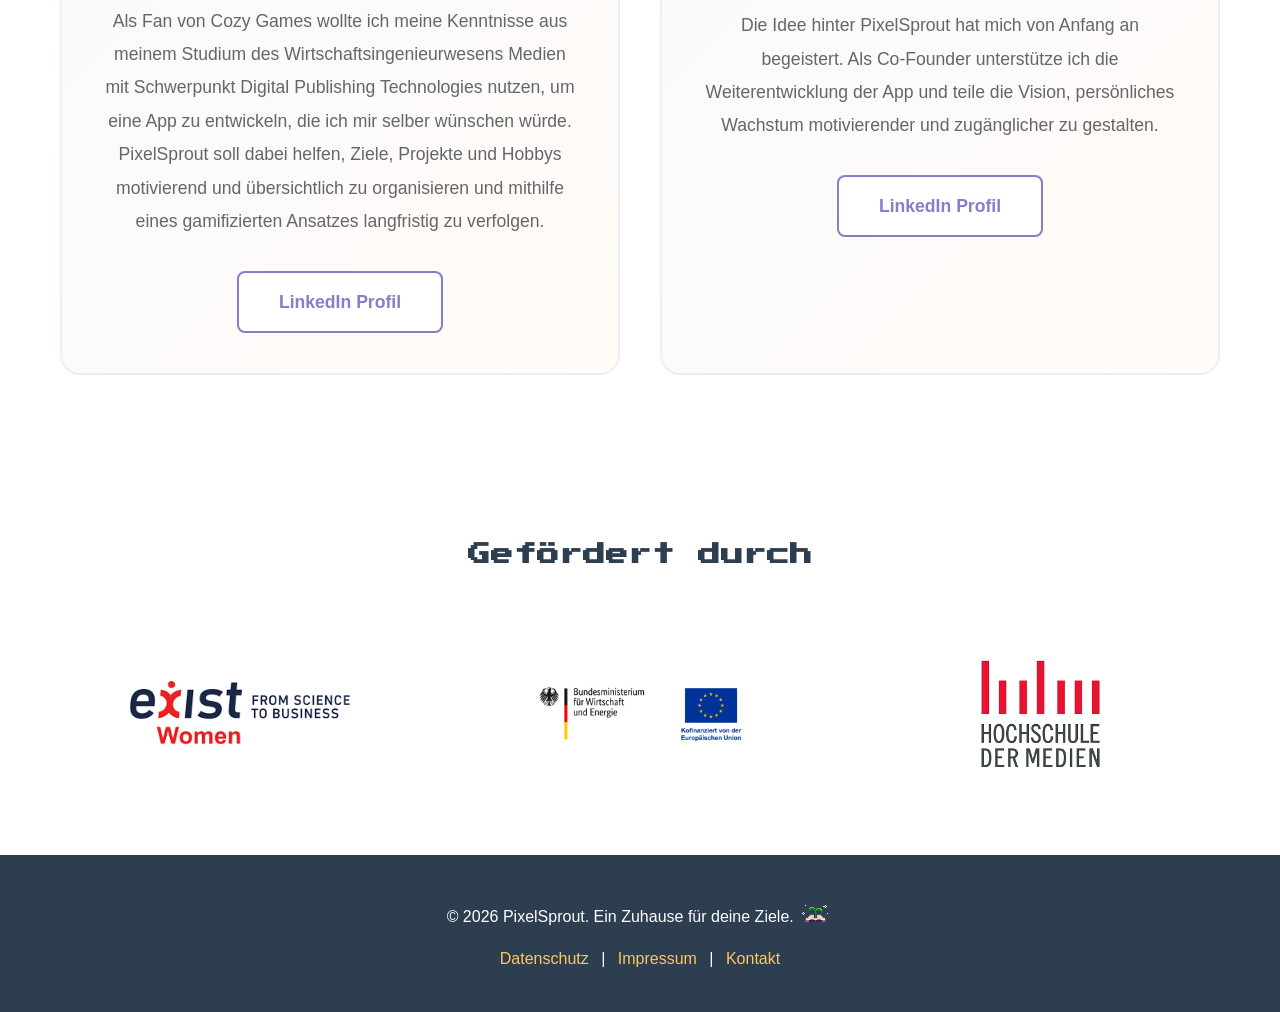
==== commit 7fe33c28: "Umsetzen: Standbild vor dem Abhaken, Text ohne 'Ein Tipp genügt', To-dos statt Aufgaben (DE + EN)" ====
--- a/index.html
+++ b/index.html
@@ -174,9 +174,9 @@
                         <div class="step">
                             <div class="step-number">3</div>
                             <h3 data-i18n="step3.title">Umsetzen</h3>
-                            <p data-i18n="step3.desc">Erledige tägliche Aufgaben: Ein Tipp genügt.</p>
+                            <p data-i18n="step3.desc">Erledige deine täglichen To-dos.</p>
                             <div class="screenshot-placeholder">
-                                <img src="img/landingpage/step_10_aufgabe_abhaken_de.webp" data-src-de="img/landingpage/step_10_aufgabe_abhaken_de.webp" data-src-en="img/landingpage/step_10_aufgabe_abhaken_en.webp" alt="Erledige tägliche Aufgaben: Ein Tipp genügt." data-i18n-alt="step3.desc" loading="lazy" width="1080" height="1834">
+                                <img src="img/landingpage/step_10_aufgabe_abhaken_de.webp" data-src-de="img/landingpage/step_10_aufgabe_abhaken_de.webp" data-src-en="img/landingpage/step_10_aufgabe_abhaken_en.webp" alt="Erledige deine täglichen To-dos." data-i18n-alt="step3.desc" loading="lazy" width="1080" height="1834">
                             </div>
                         </div>
                         <div class="step">
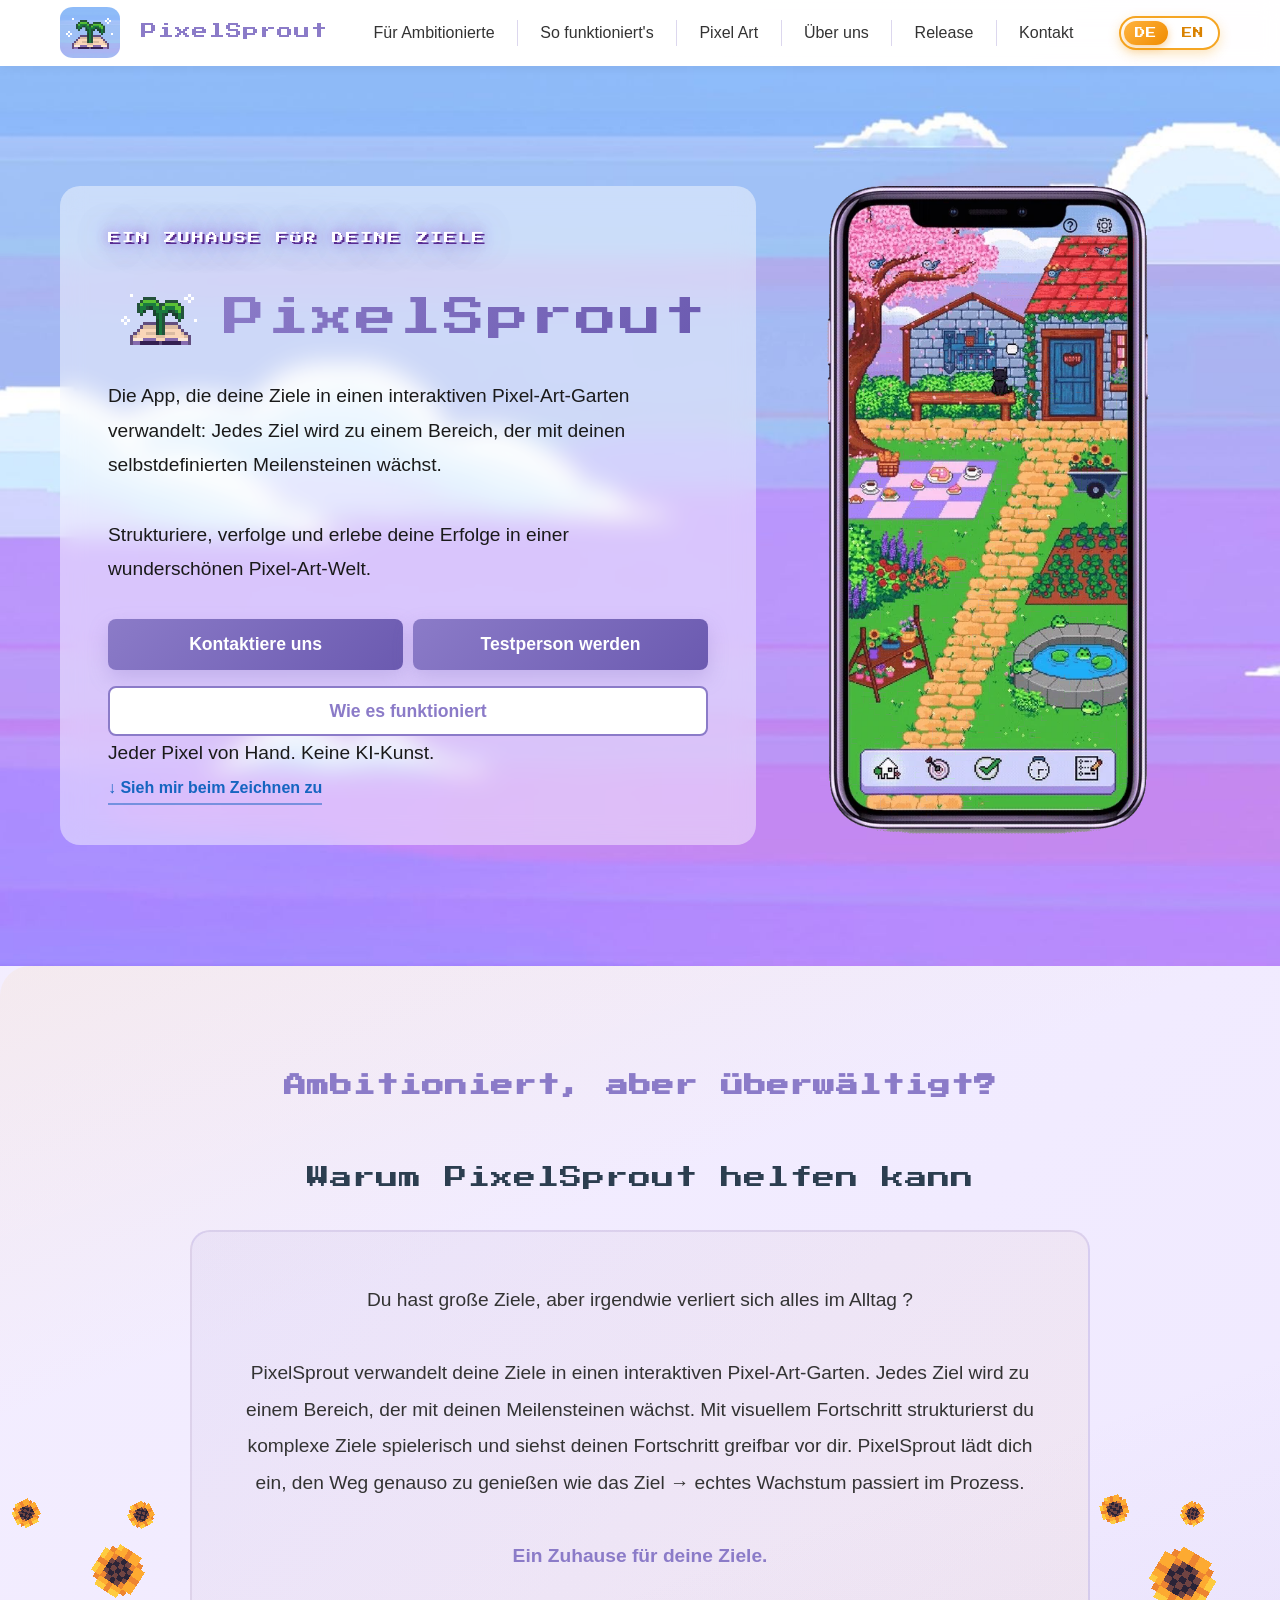
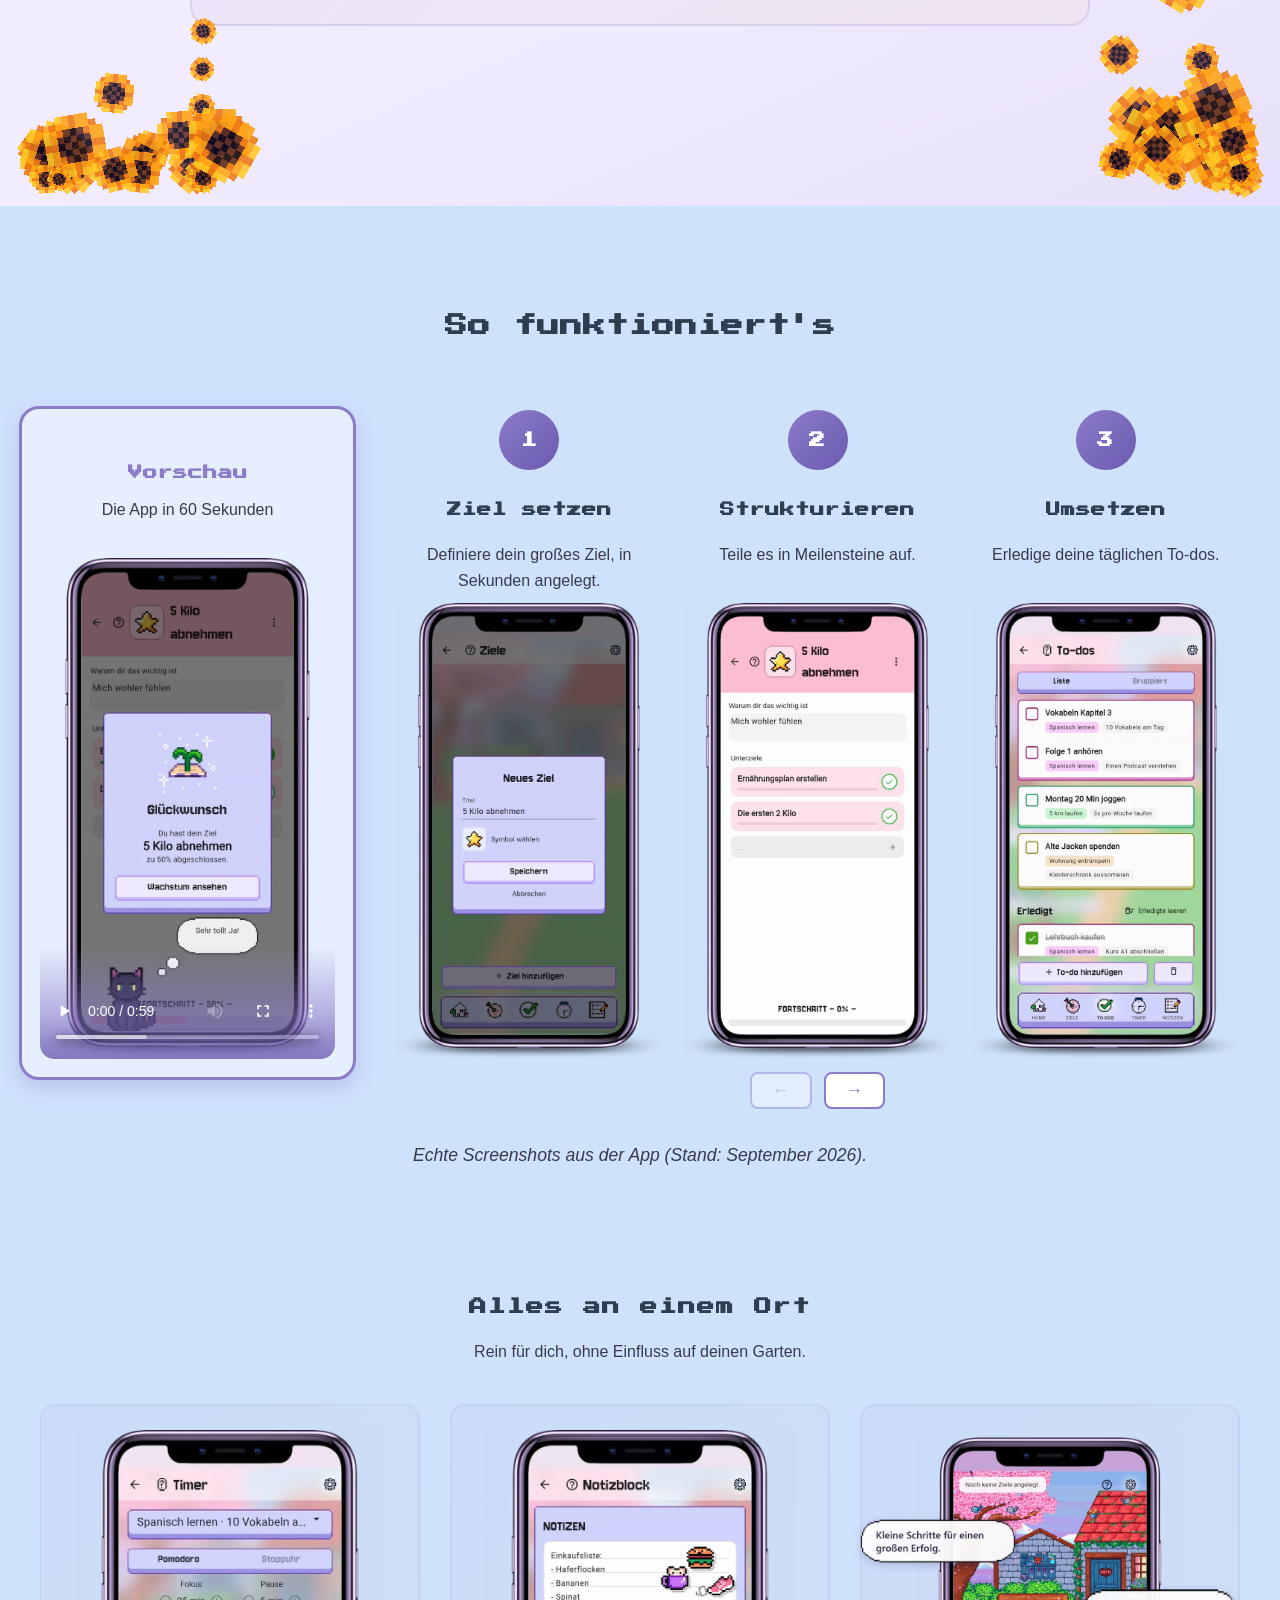
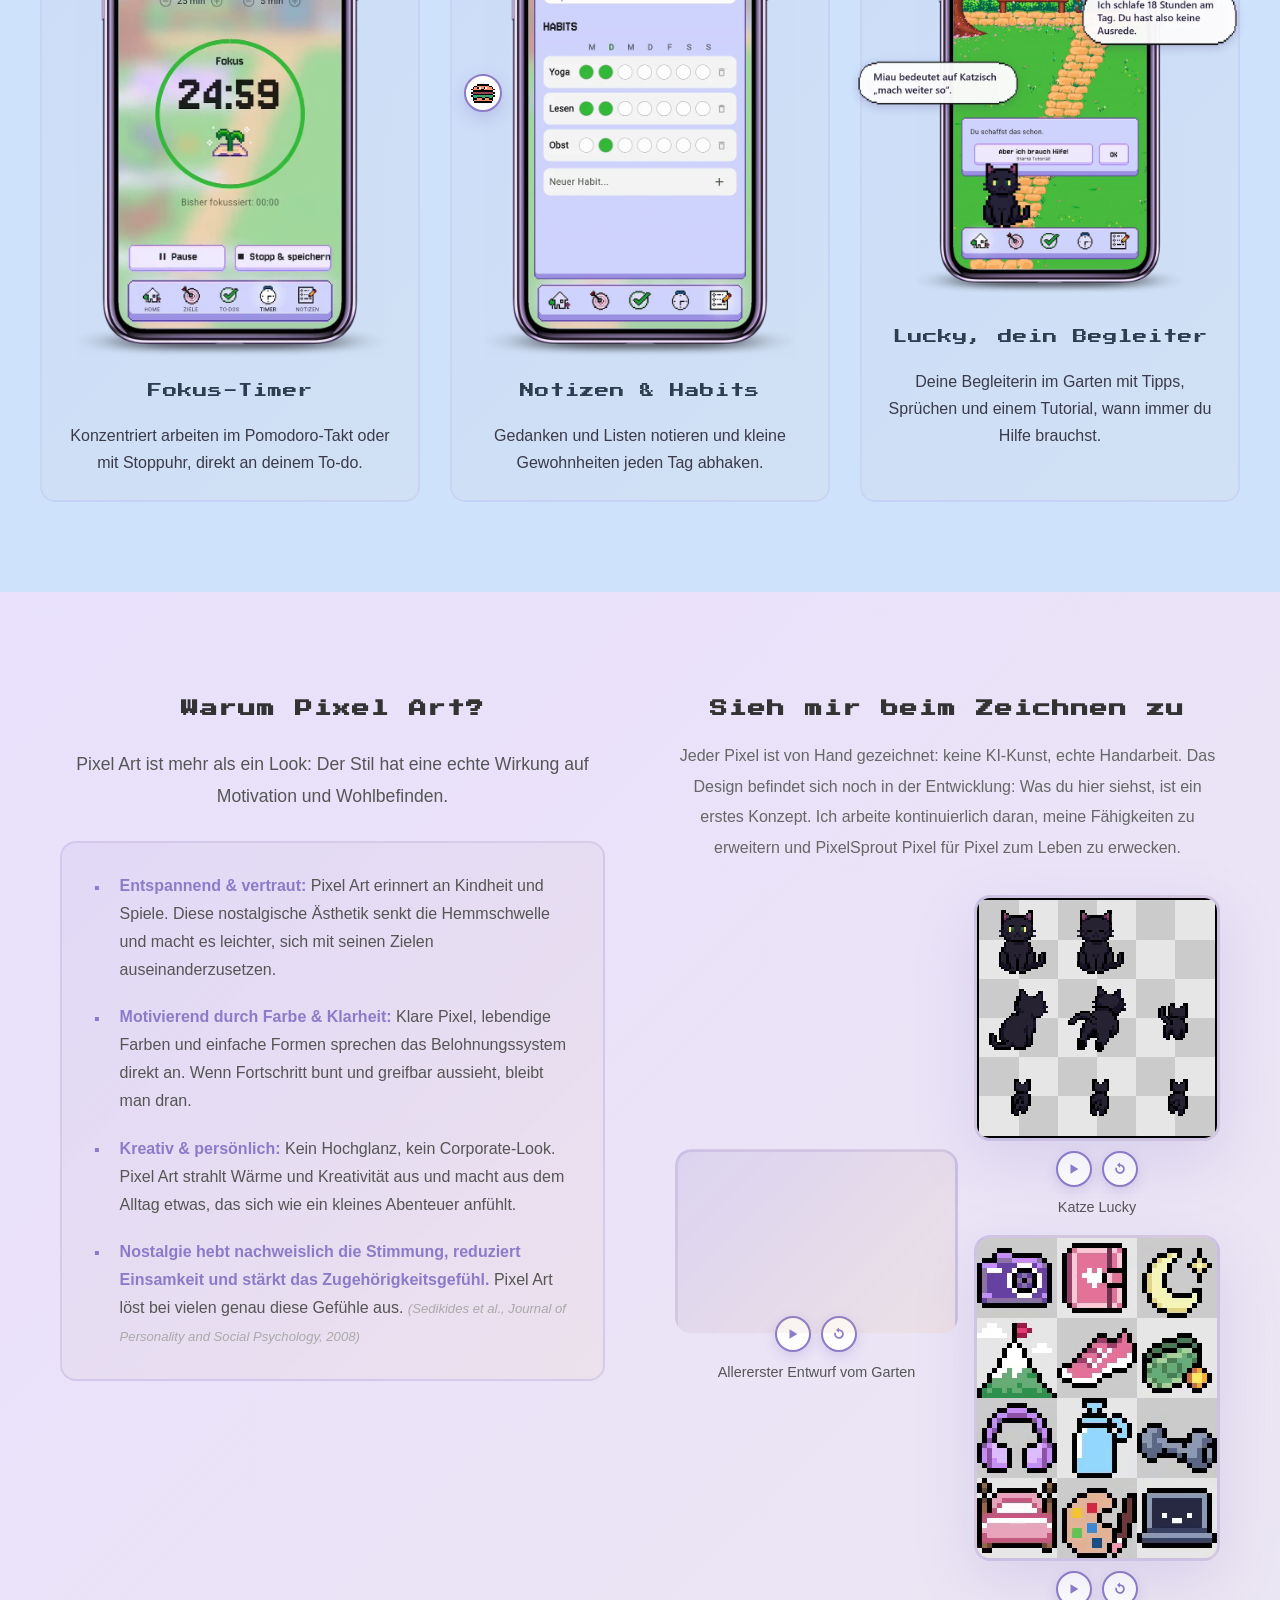
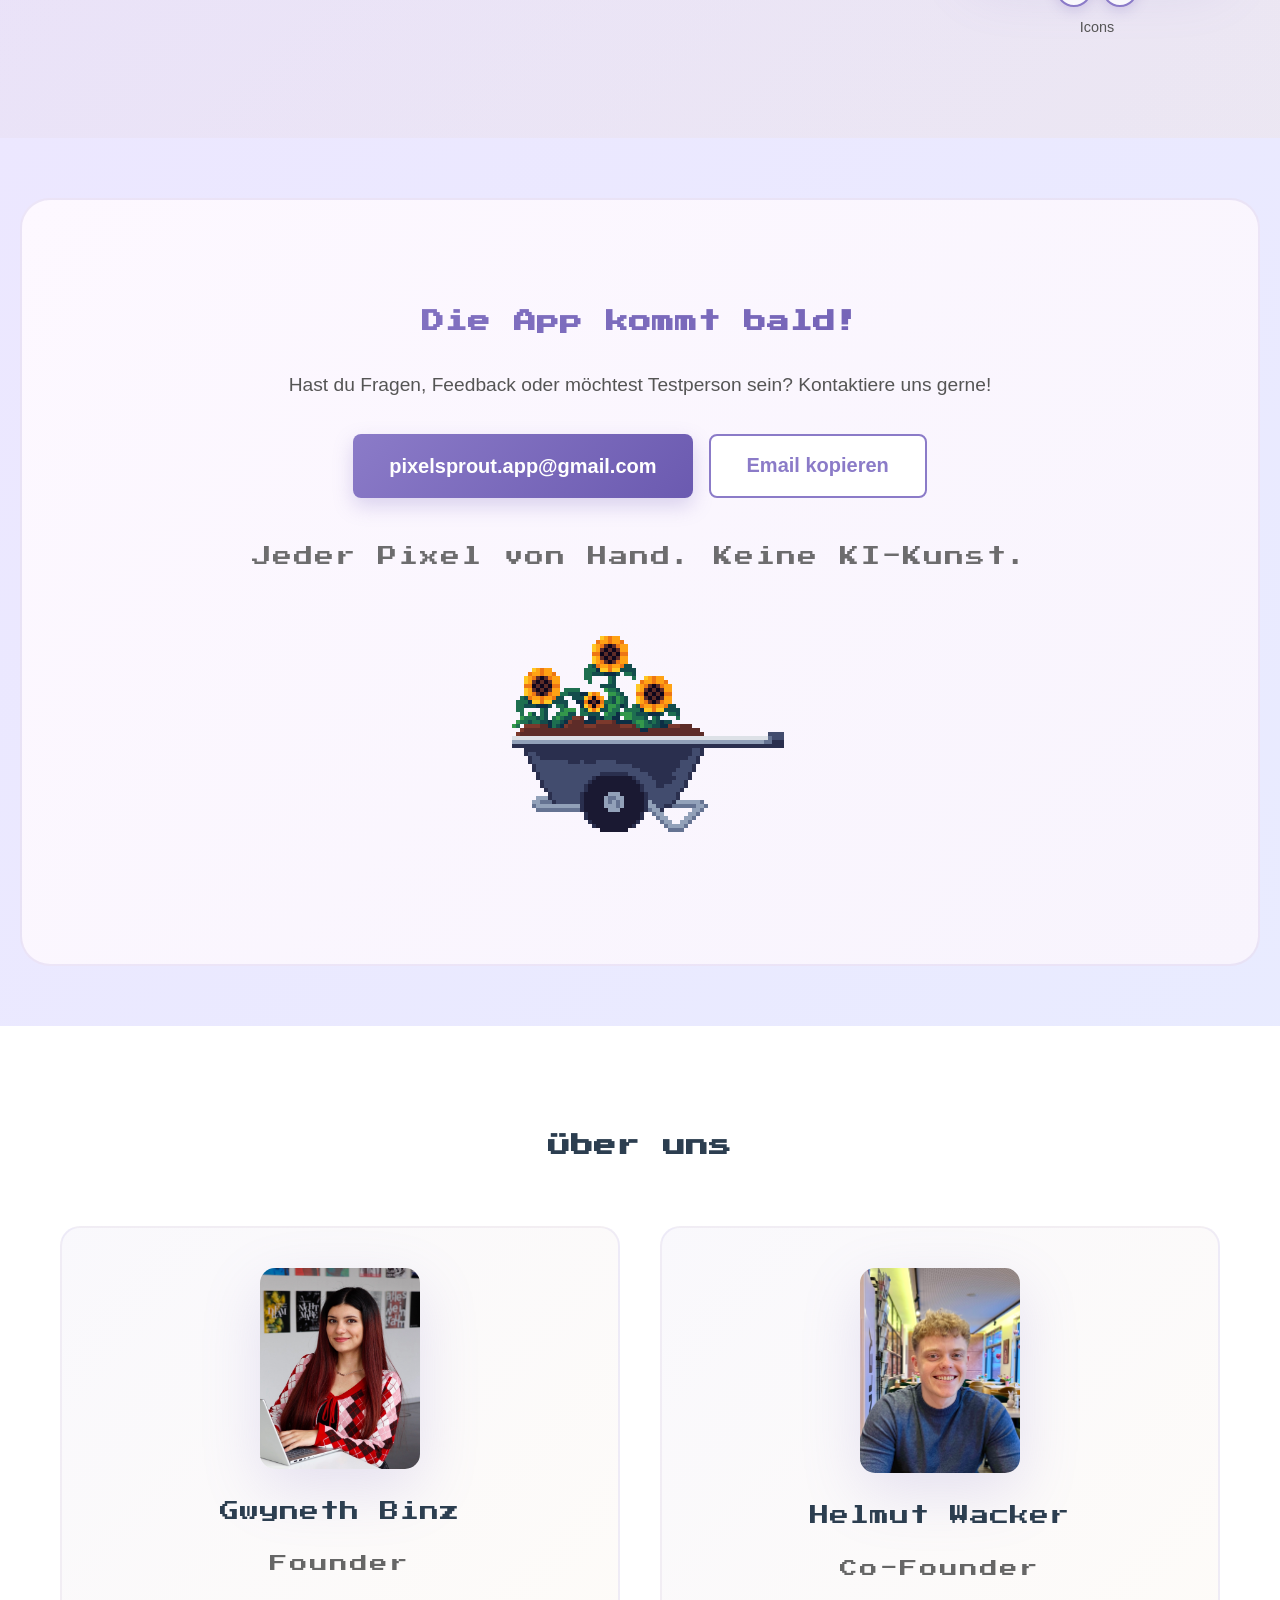
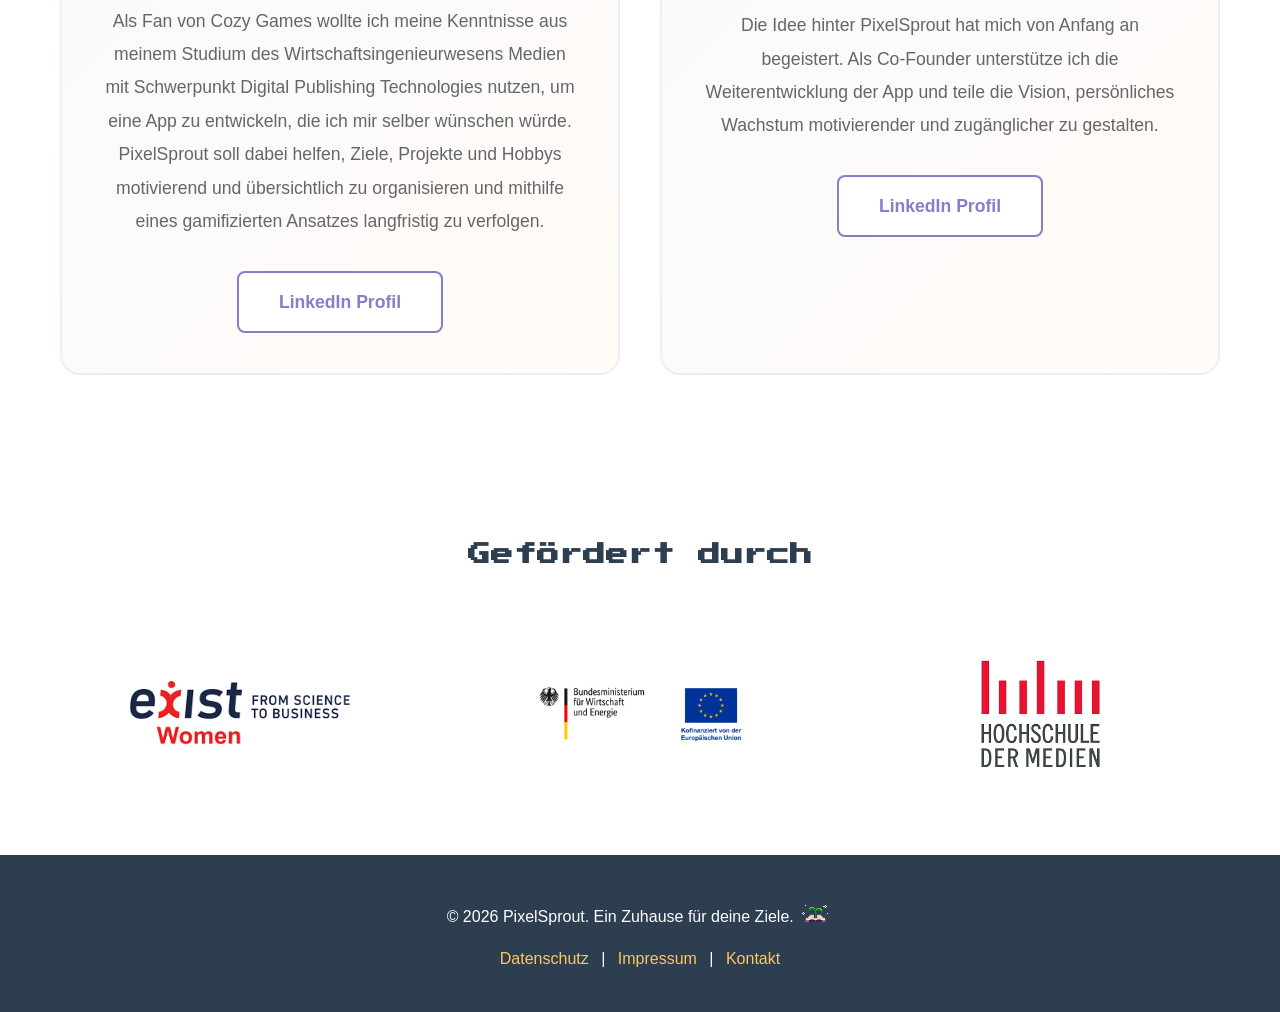
==== commit 26d85516: "Timer: Animation (To-do gewählt, Start, Countdown läuft), Text Pomodoro statt Countdown; Gießen-Text" ====
--- a/index.html
+++ b/index.html
@@ -182,9 +182,9 @@
                         <div class="step">
                             <div class="step-number">4</div>
                             <h3 data-i18n="step4.title">Gießen</h3>
-                            <p data-i18n="step4.desc">Jede erledigte Aufgabe gießt deinen Garten und hält ihn frisch.</p>
+                            <p data-i18n="step4.desc">Jedes erledigte To-do gießt deinen Garten und hält ihn frisch.</p>
                             <div class="screenshot-placeholder">
-                                <img src="img/landingpage/step_11_giessen_de.webp" data-src-de="img/landingpage/step_11_giessen_de.webp" data-src-en="img/landingpage/step_11_giessen_en.webp" alt="Jede erledigte Aufgabe gießt deinen Garten und hält ihn frisch." data-i18n-alt="step4.desc" loading="lazy" width="1080" height="1834">
+                                <img src="img/landingpage/step_11_giessen_de.webp" data-src-de="img/landingpage/step_11_giessen_de.webp" data-src-en="img/landingpage/step_11_giessen_en.webp" alt="Jedes erledigte To-do gießt deinen Garten und hält ihn frisch." data-i18n-alt="step4.desc" loading="lazy" width="1080" height="1834">
                             </div>
                         </div>
                         <div class="step">
@@ -213,10 +213,10 @@
             <p class="extras-subtitle" data-i18n="extras.subtitle">Rein für dich, ohne Einfluss auf deinen Garten.</p>
             <div class="extras-grid">
                 <div class="highlight-card extra-card">
-                    <img src="img/landingpage/feature_12_timer_de.webp" data-src-de="img/landingpage/feature_12_timer_de.webp" data-src-en="img/landingpage/feature_12_timer_en.webp" alt="Konzentriert arbeiten mit Stoppuhr oder Countdown, direkt an deiner Aufgabe." data-i18n-alt="extra1.desc" loading="lazy" width="1080" height="1834">
+                    <img src="img/landingpage/feature_12_timer_de.webp" data-src-de="img/landingpage/feature_12_timer_de.webp" data-src-en="img/landingpage/feature_12_timer_en.webp" alt="Konzentriert arbeiten im Pomodoro-Takt oder mit Stoppuhr, direkt an deinem To-do." data-i18n-alt="extra1.desc" loading="lazy" width="1080" height="1834">
                     <div class="extra-text">
                         <h4 data-i18n="extra1.title">Fokus-Timer</h4>
-                        <p data-i18n="extra1.desc">Konzentriert arbeiten mit Stoppuhr oder Countdown, direkt an deiner Aufgabe.</p>
+                        <p data-i18n="extra1.desc">Konzentriert arbeiten im Pomodoro-Takt oder mit Stoppuhr, direkt an deinem To-do.</p>
                     </div>
                 </div>
                 <div class="highlight-card extra-card extra-card--notes" id="sticker-card">
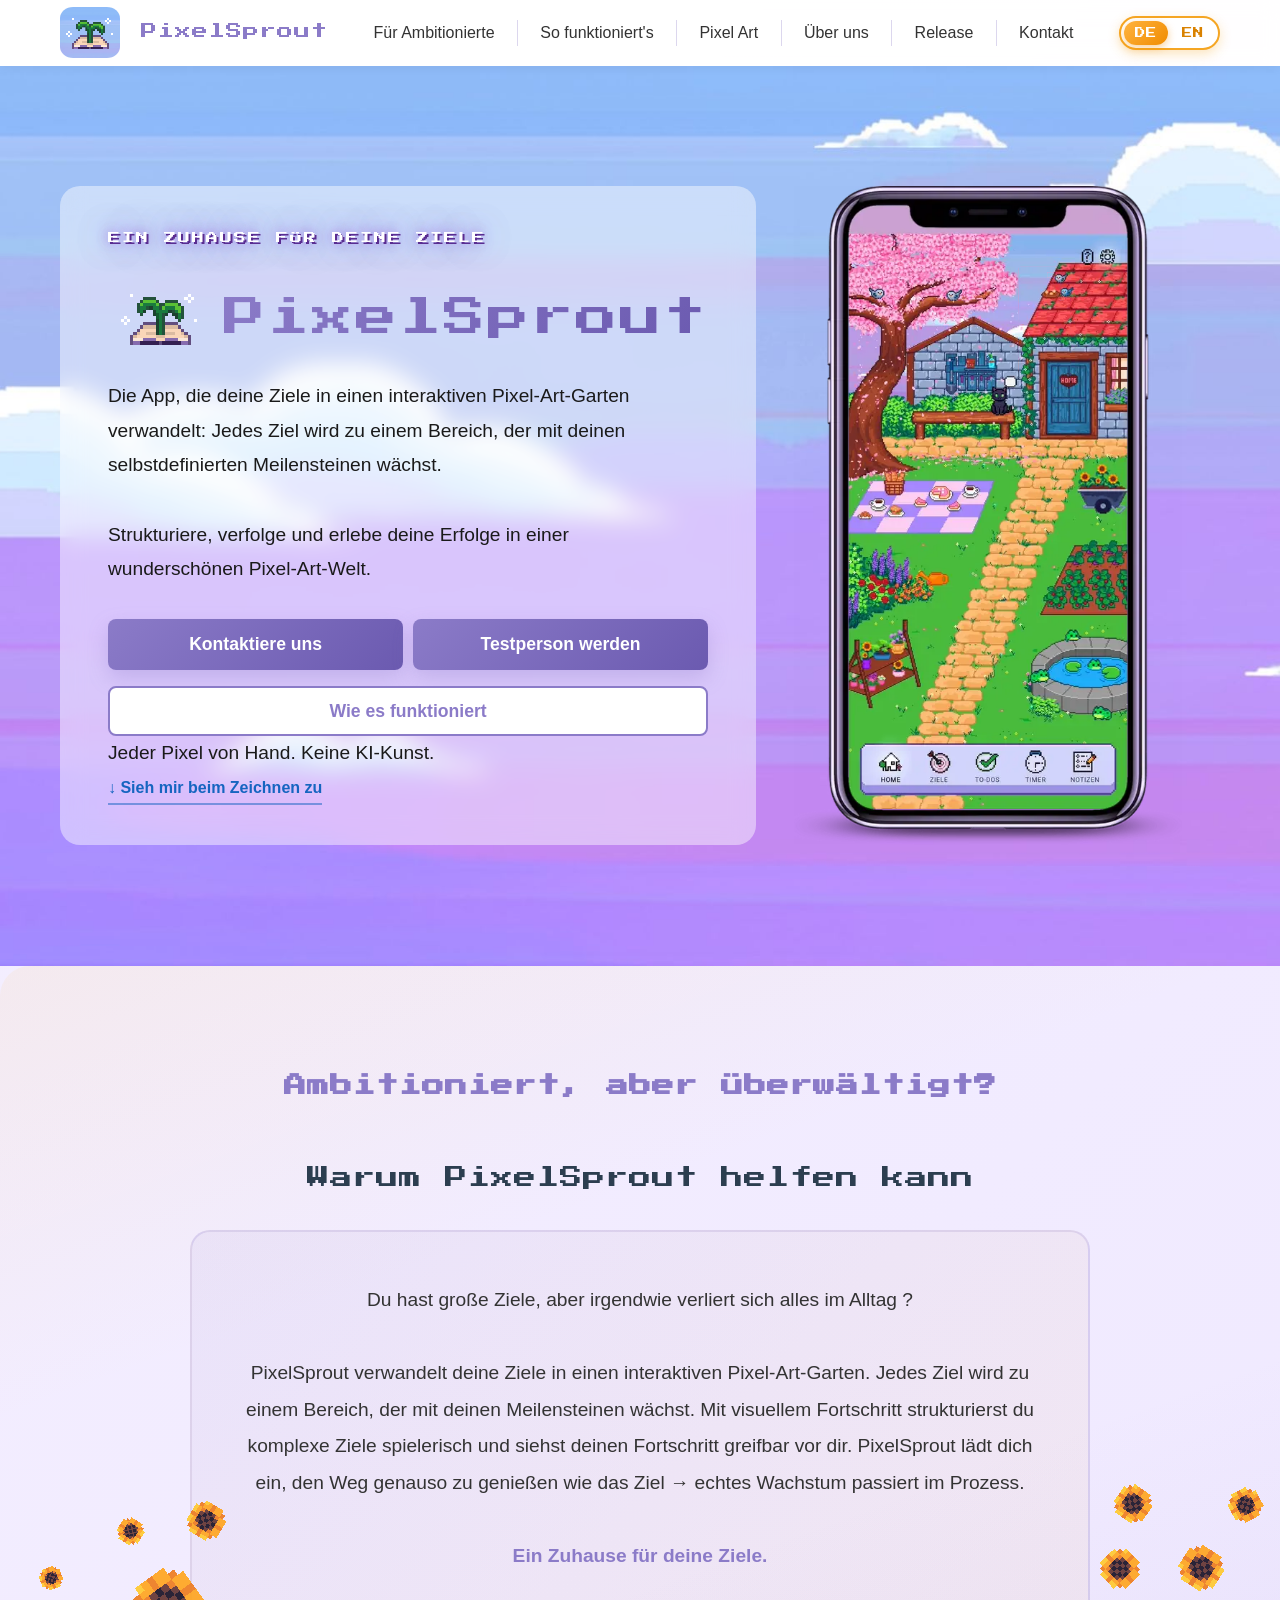
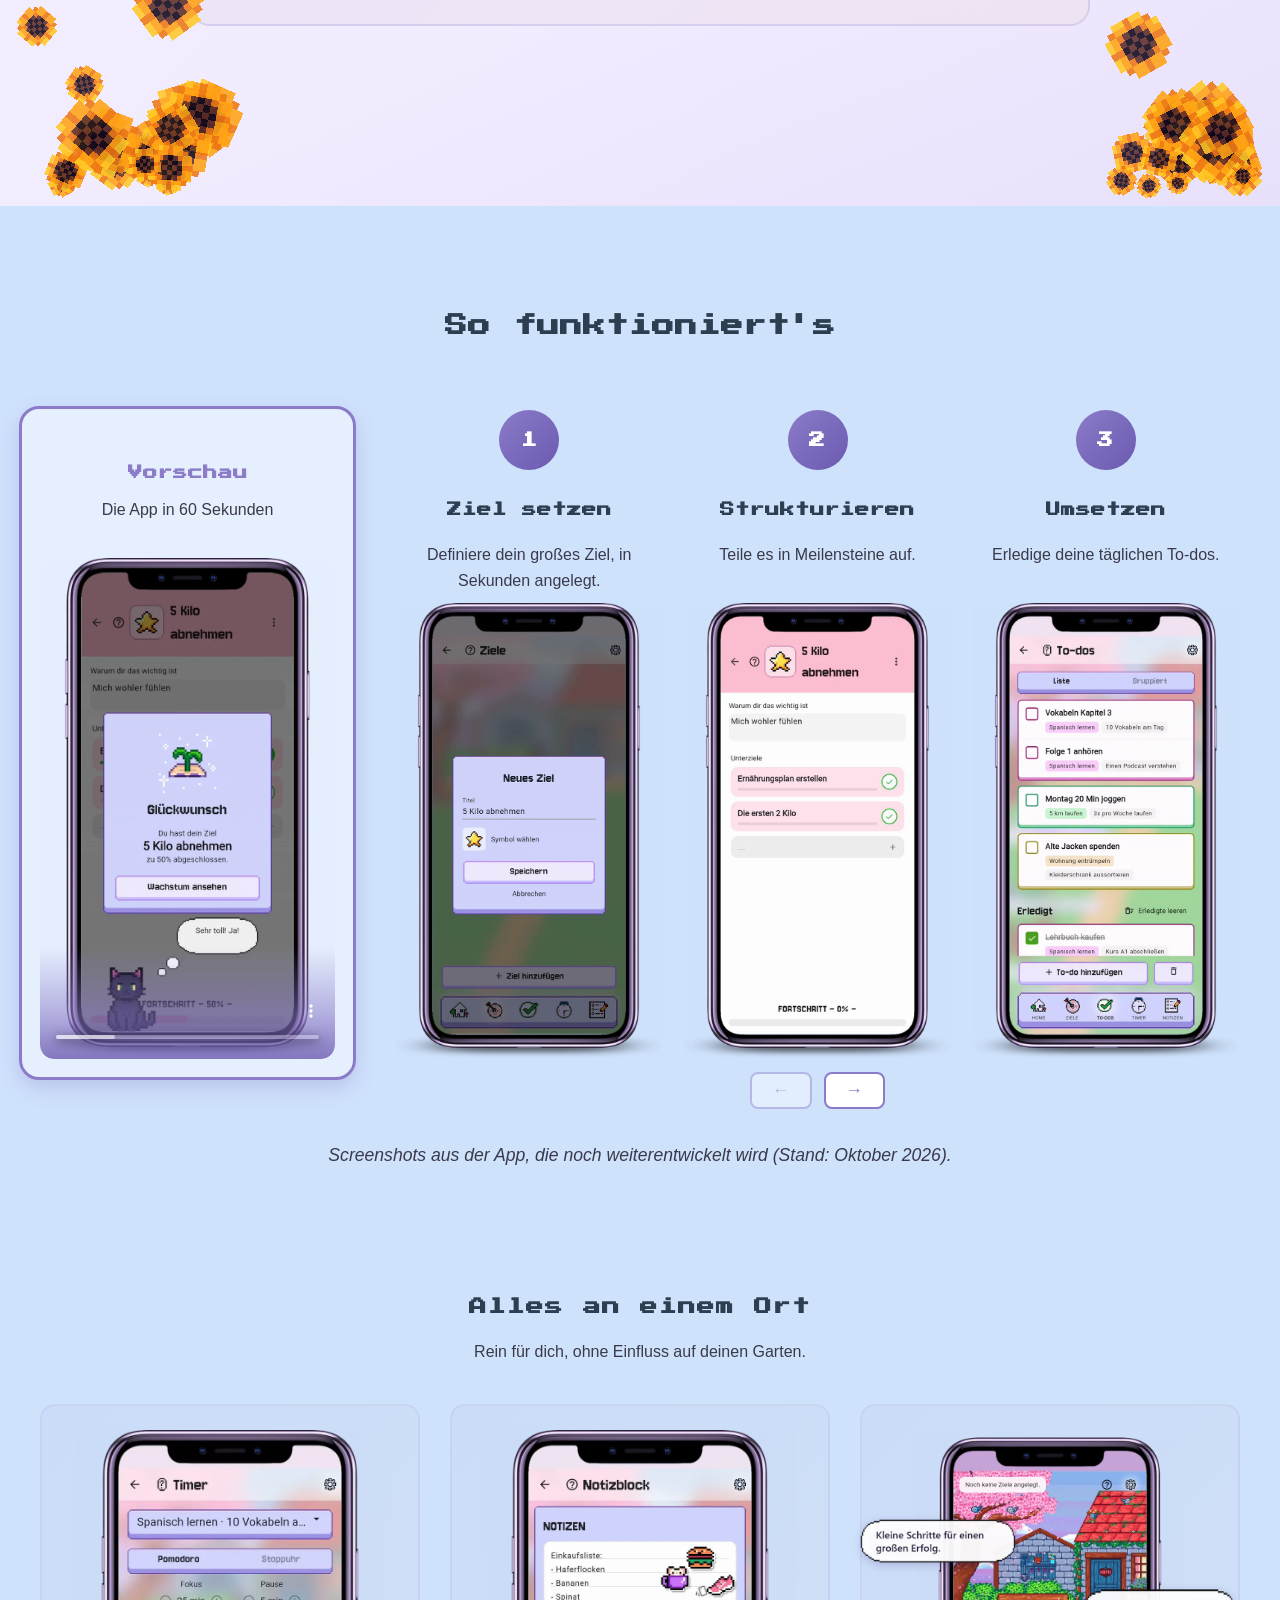
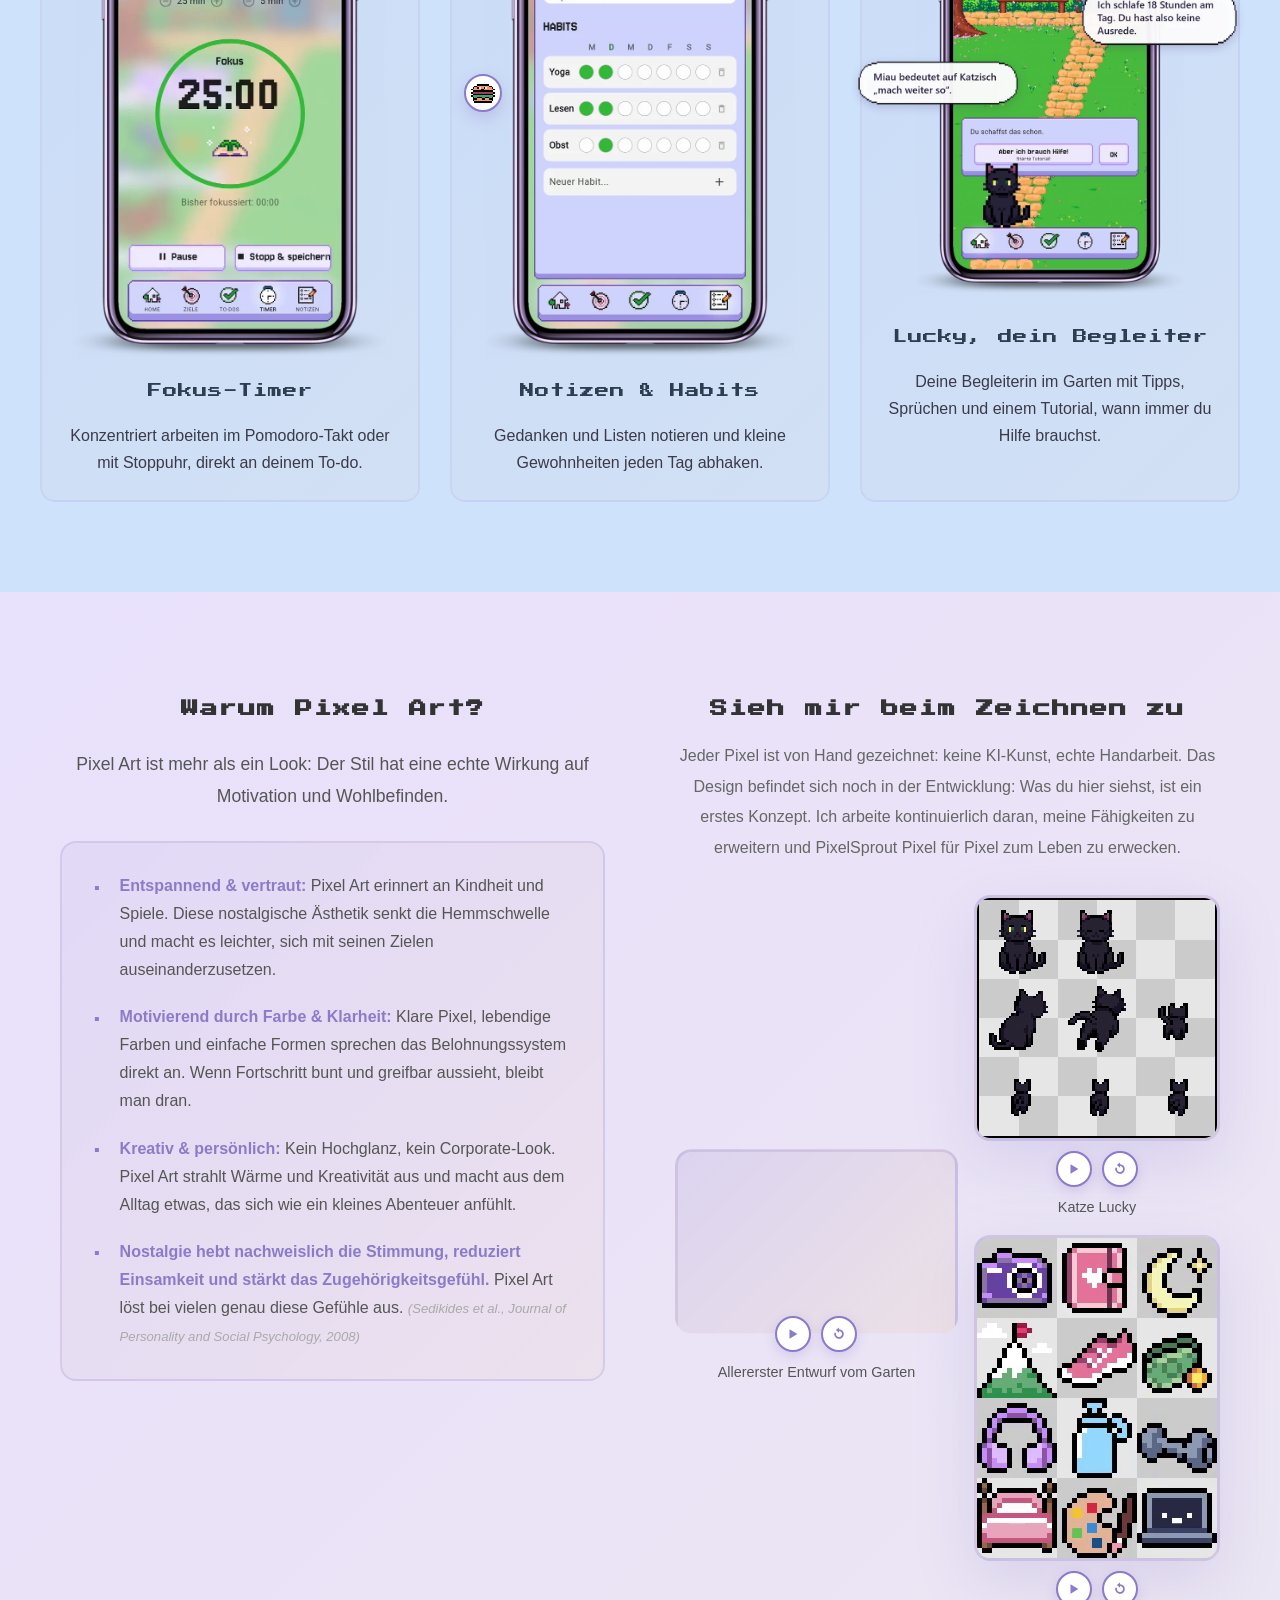
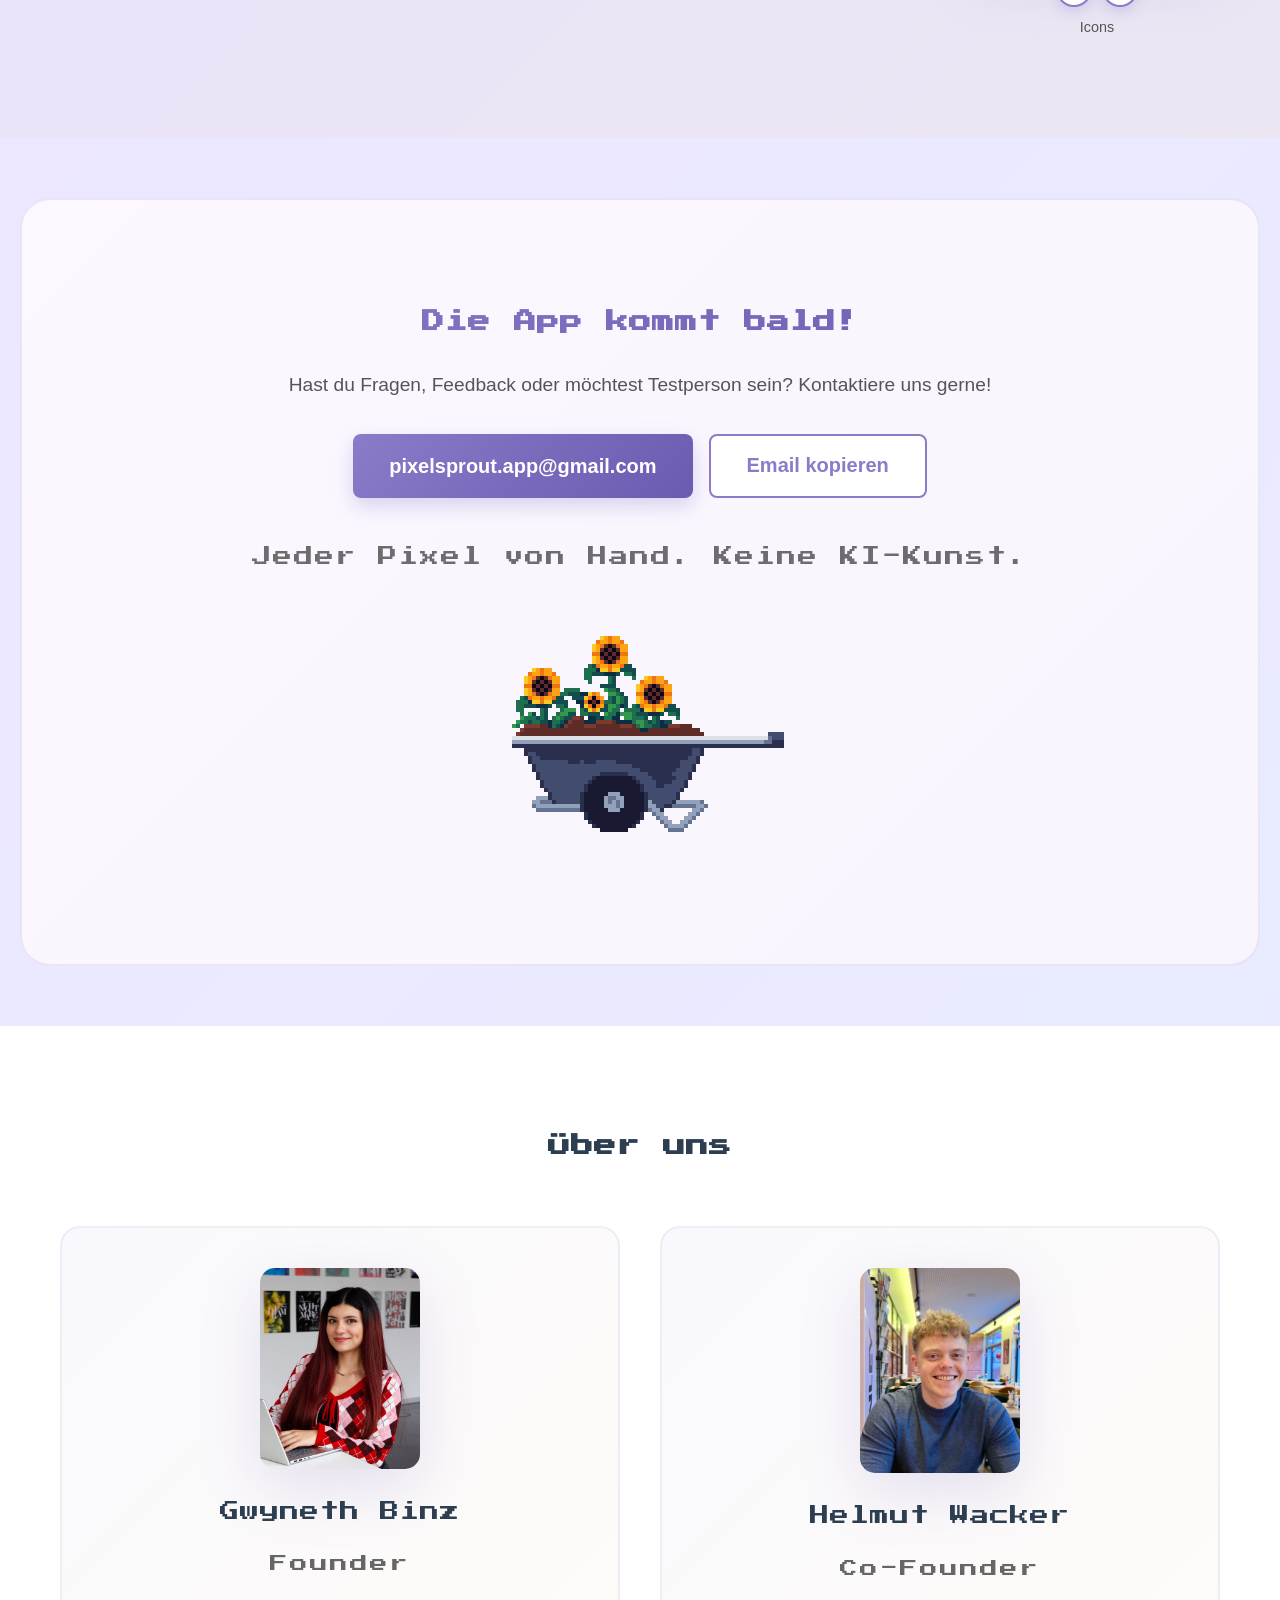
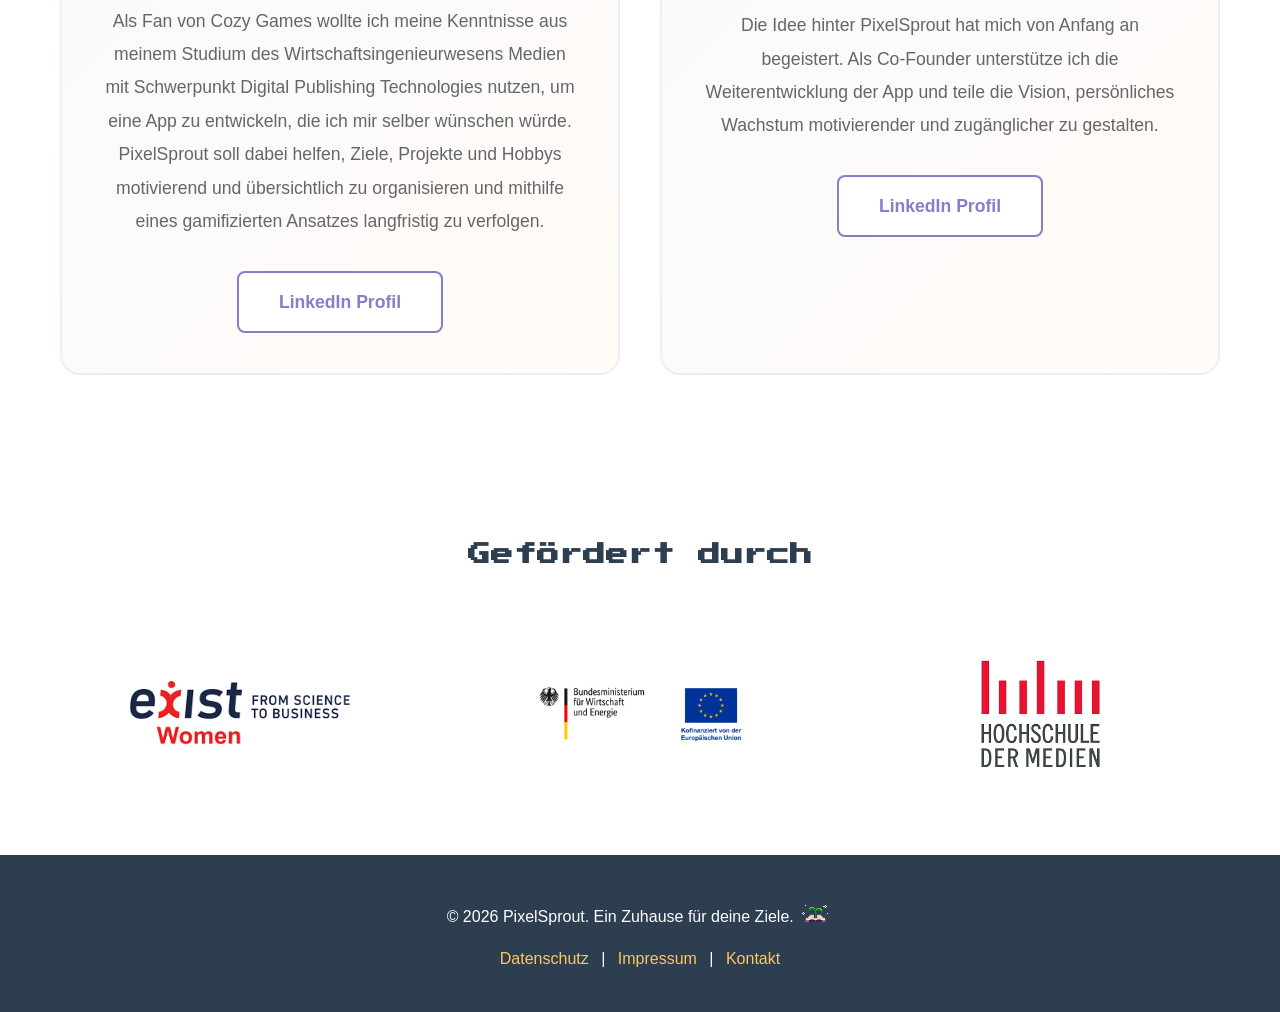
==== commit 834338a1: "Titelbild: neuer Garten-Loop ohne Ziel-Schilder, je DE/EN (Navigation beschriftet); Hinweis 'noch in" ====
--- a/index.html
+++ b/index.html
@@ -106,7 +106,7 @@
             <!-- Handy-Mockup mit Garten (rechts, auf Handy unter dem Text) -->
             <div class="hero-image" aria-hidden="true">
                 <!-- Animiertes WebP (transparent, Endlosschleife), läuft in allen Browsern inkl. Safari -->
-                <img class="hero-phone-anim" src="img/landingpage/hero_garden_loop.webp" alt="" width="540" height="917">
+                <img class="hero-phone-anim" src="img/landingpage/hero_garden_loop_de.webp" data-src-de="img/landingpage/hero_garden_loop_de.webp" data-src-en="img/landingpage/hero_garden_loop_en.webp" alt="" width="540" height="917">
             </div>
         </div>
     </section>
@@ -202,7 +202,7 @@
                     </div>
                 </div>
             </div>
-            <p class="concept-disclaimer" data-i18n="screenshots.disclaimer">Echte Screenshots aus der App (Stand: September 2026).</p>
+            <p class="concept-disclaimer" data-i18n="screenshots.disclaimer">Screenshots aus der App, die noch weiterentwickelt wird (Stand: Oktober 2026).</p>
         </div>
     </section>
 
--- a/css/styles.css
+++ b/css/styles.css
@@ -2141,6 +2141,11 @@
     justify-content: center;
     gap: 10px;
     margin-top: 10px;
+    /* Über dem (position: relative) Video-Rahmen liegen: beim großen Video
+       ist die Leiste in dessen weggeschnittenen Rand hochgezogen und war
+       sonst von ihm verdeckt, Klicks kamen nicht an. */
+    position: relative;
+    z-index: 1;
 }
 
 /* Beim großen Video sind unten 8 % der Höhe weggeschnitten (clip-path), belegen aber
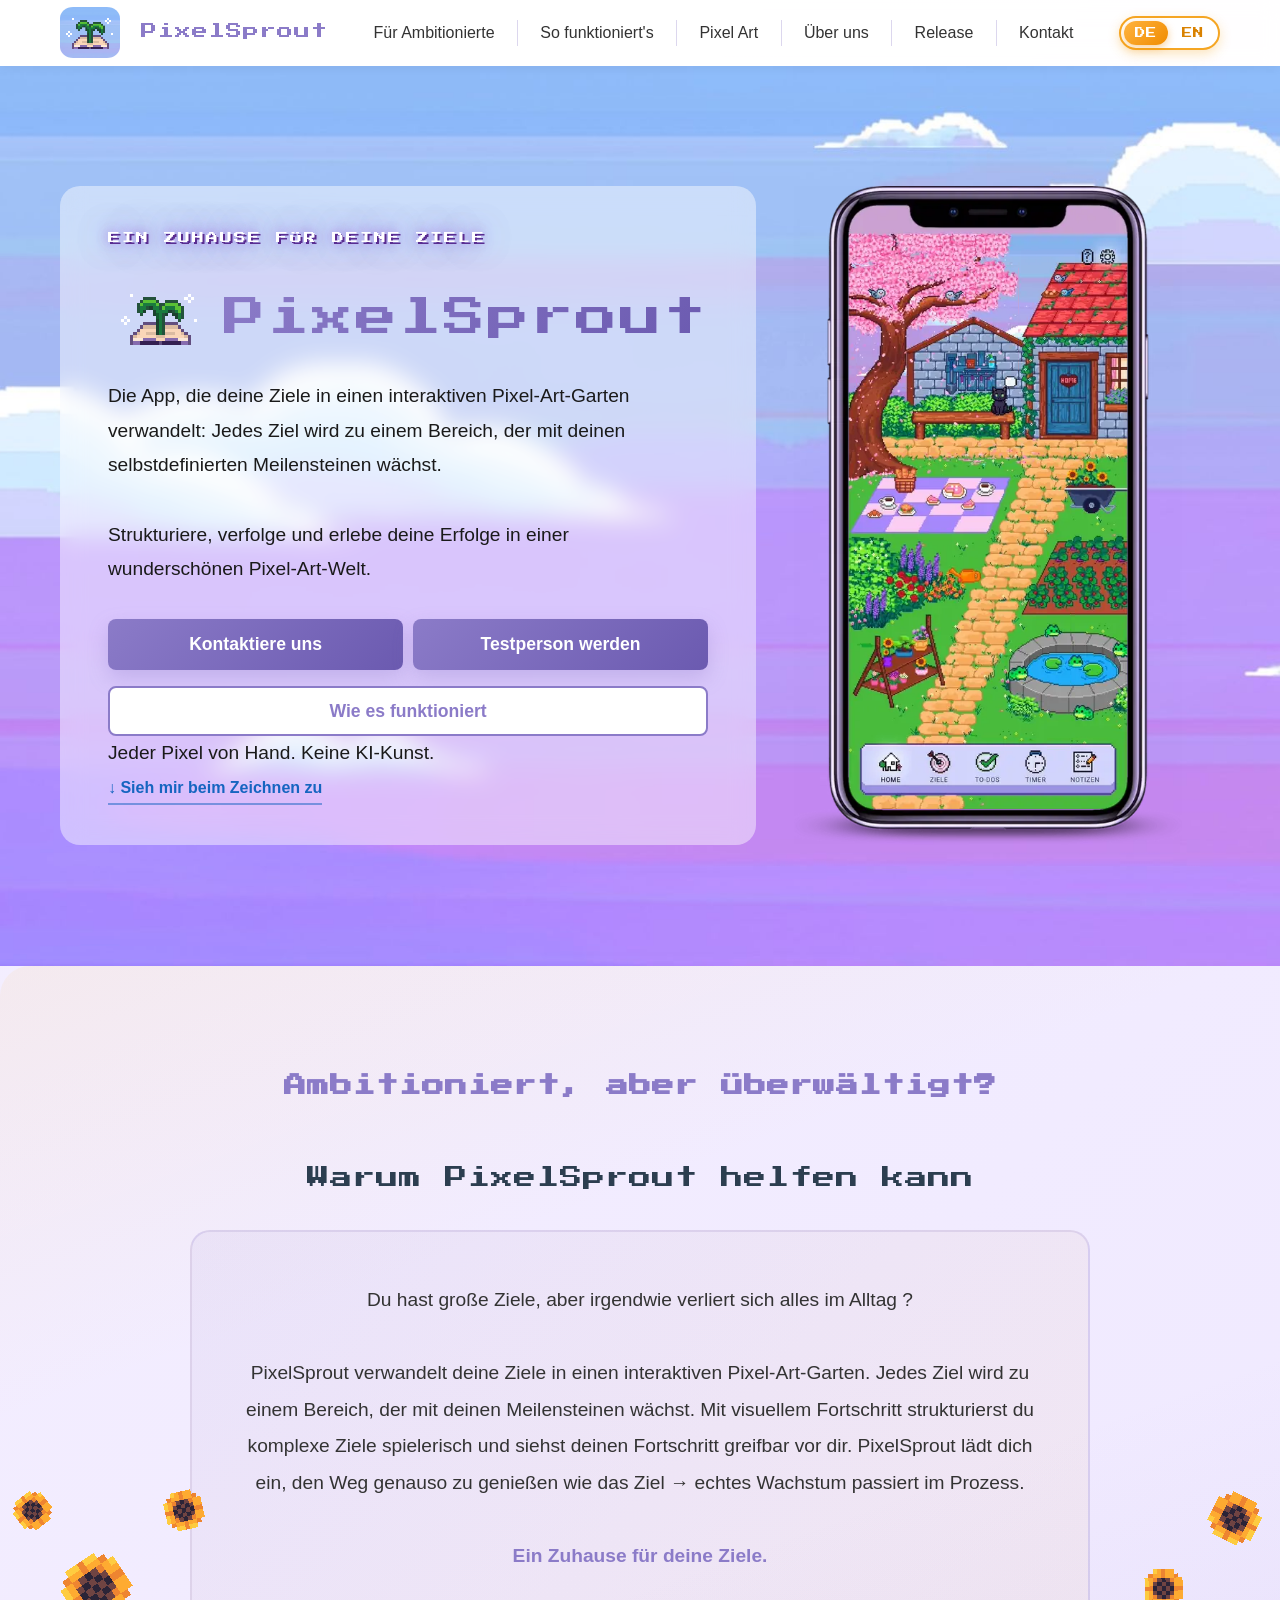
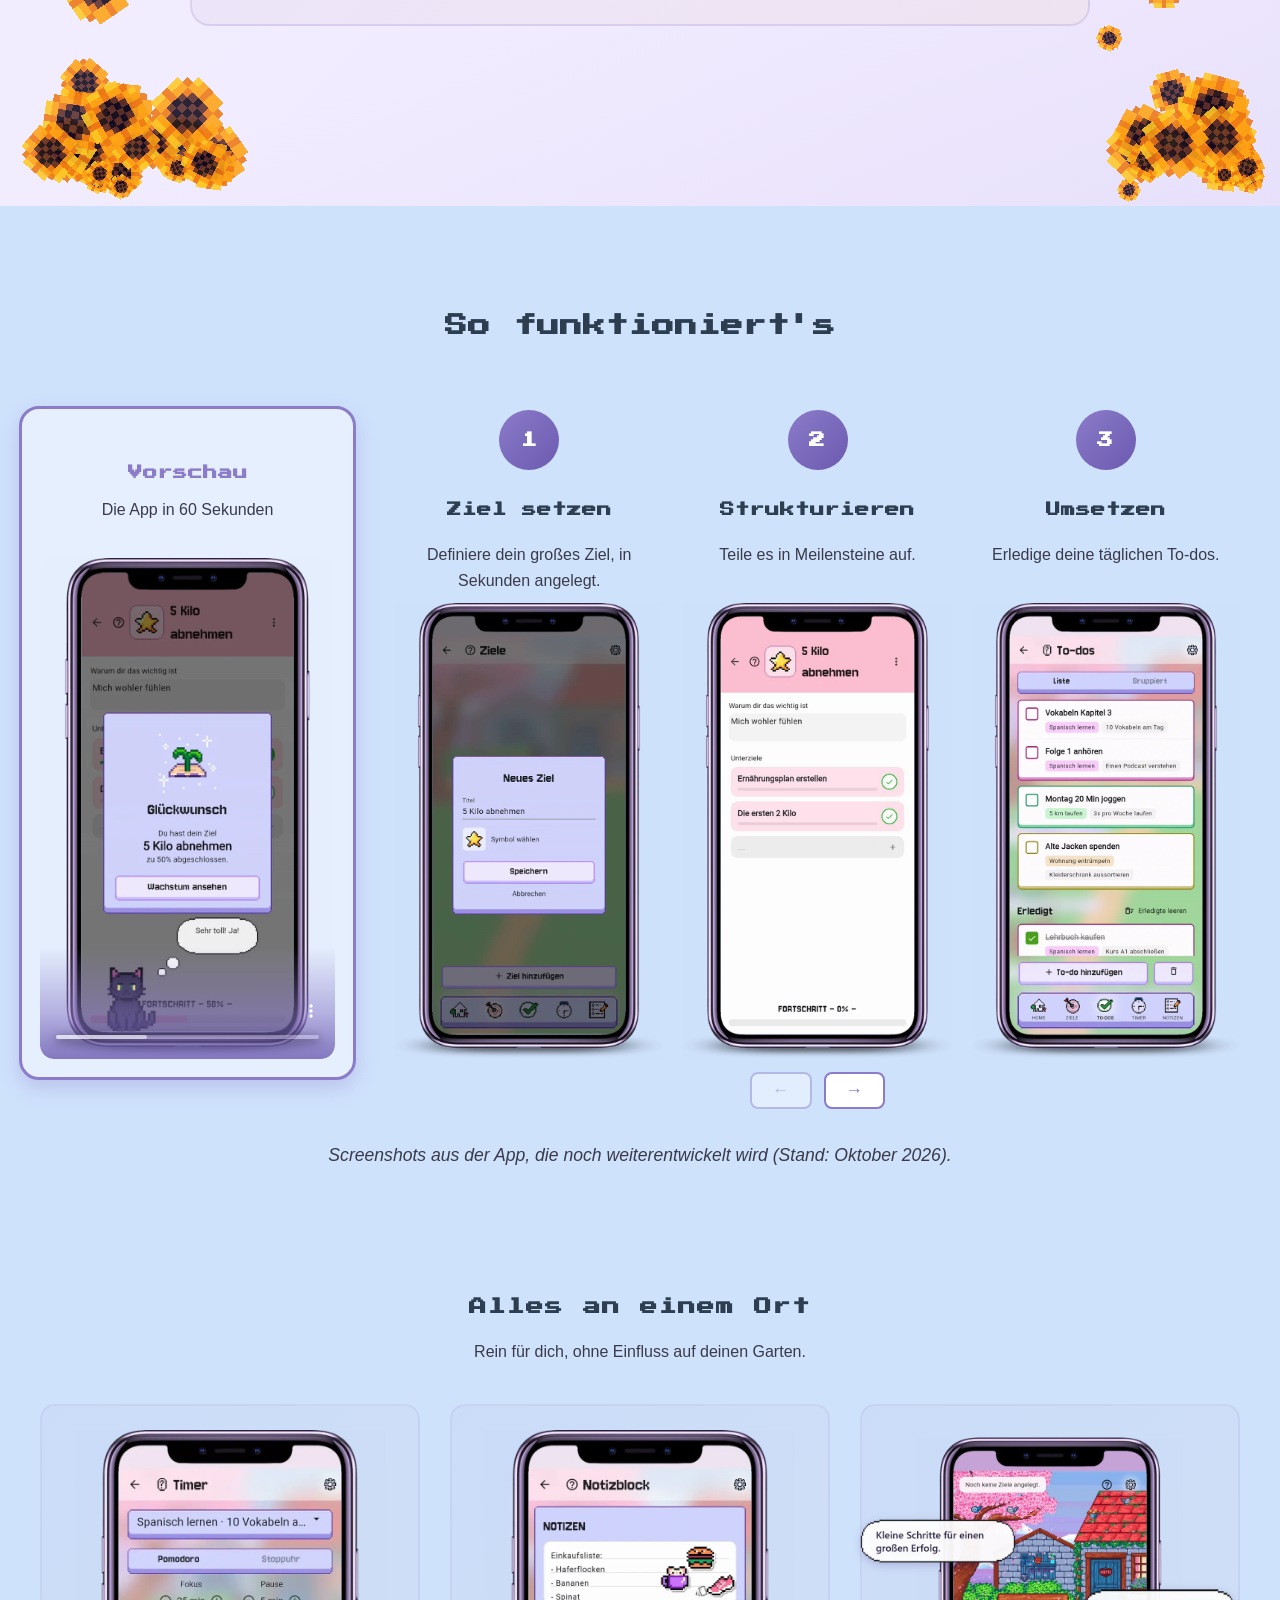
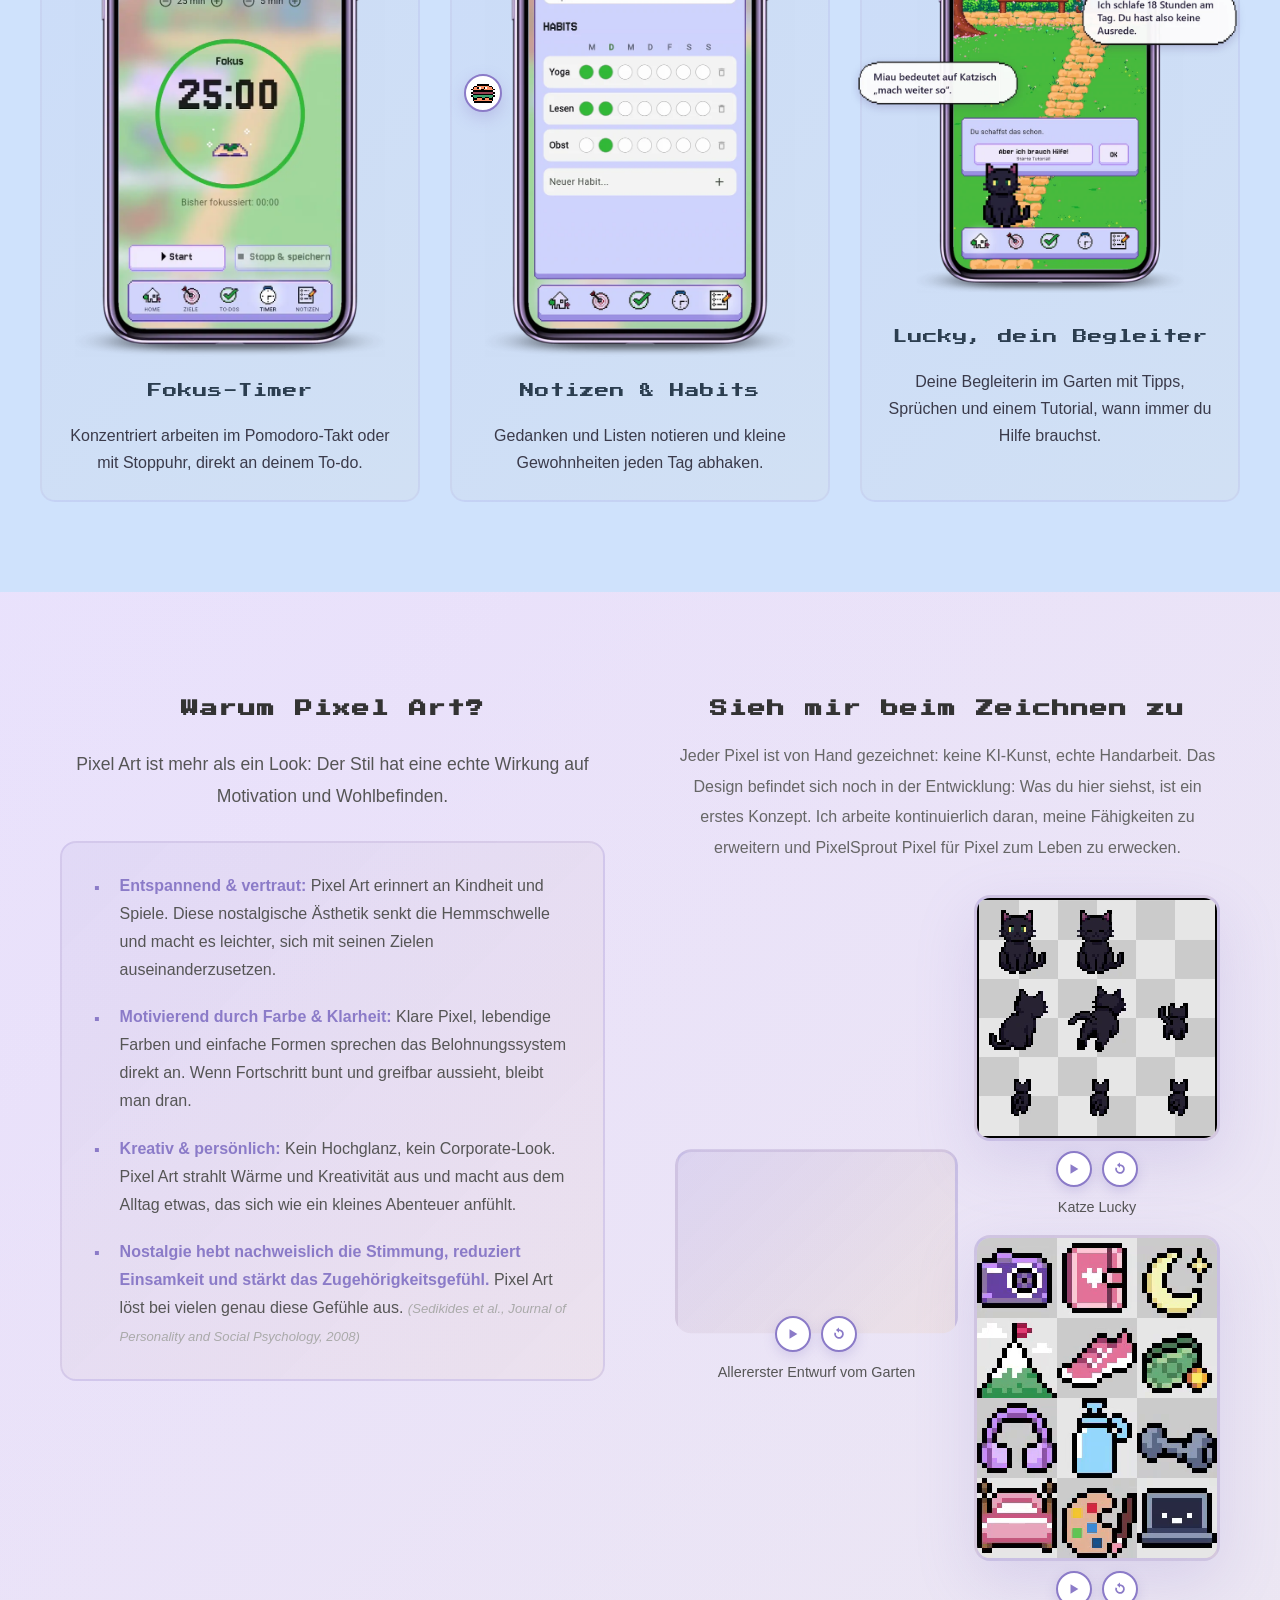
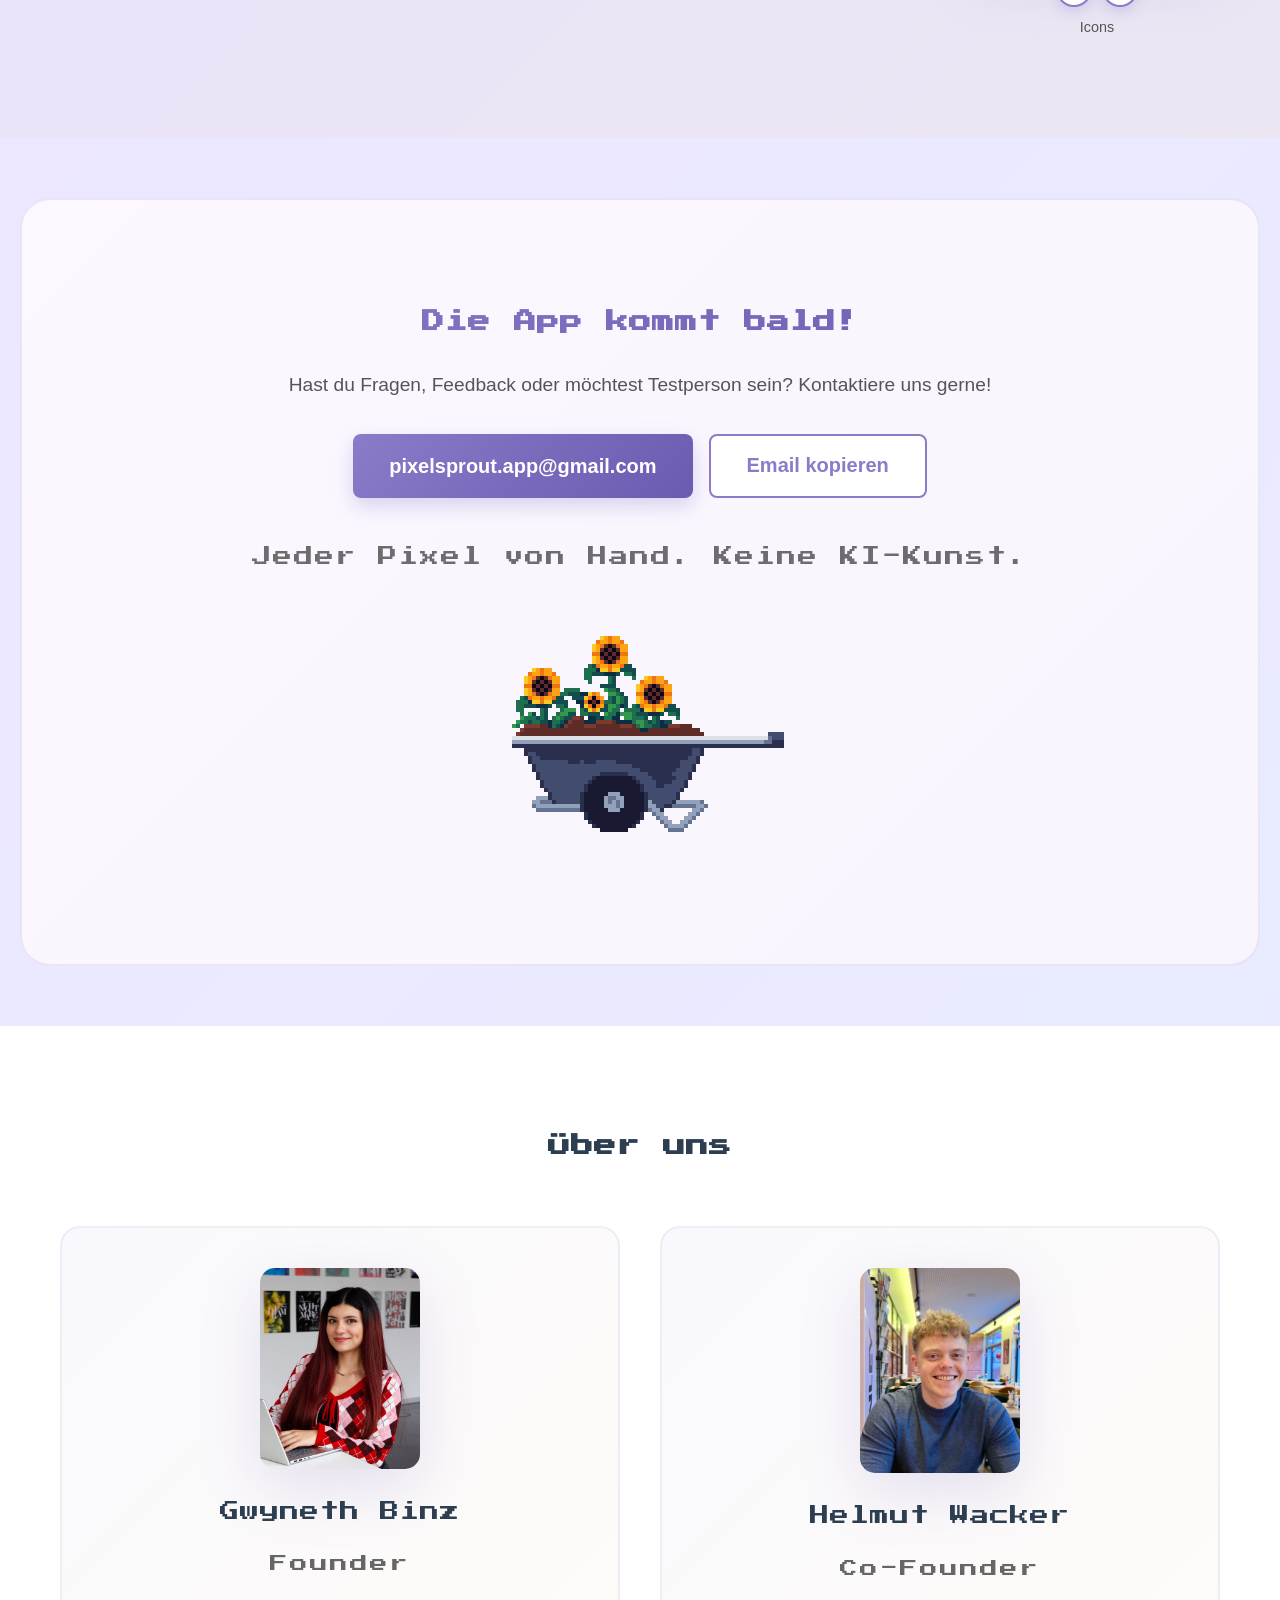
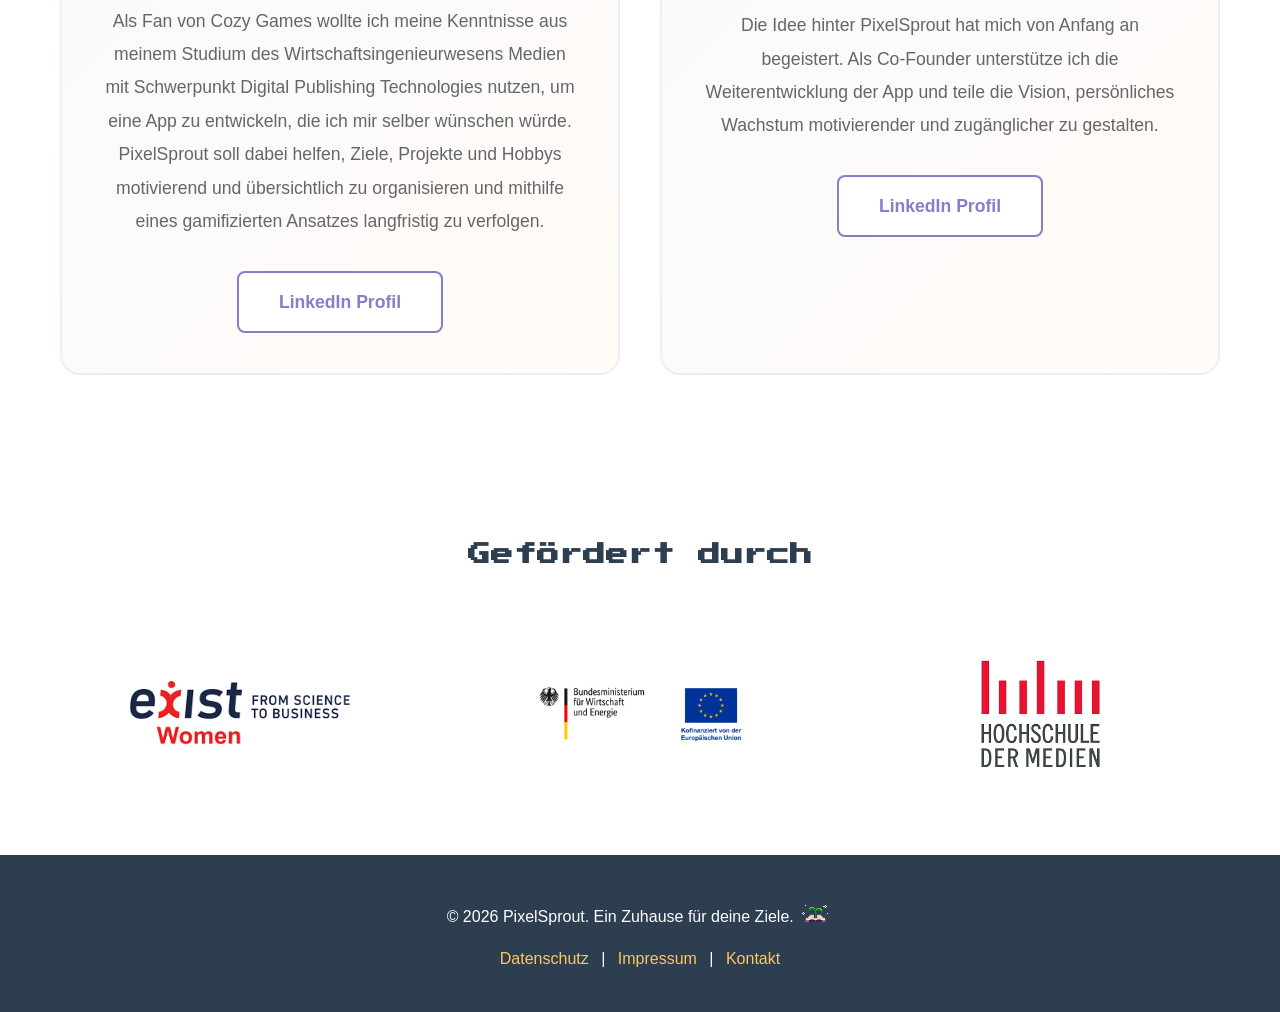
==== commit 1991f618: "Titelbild mit neuer Gartengröße; Versionsnummern an geänderten Bildern, CSS und JS (Cache)" ====
--- a/index.html
+++ b/index.html
@@ -31,7 +31,7 @@
     <link rel="preconnect" href="https://fonts.googleapis.com">
     <link rel="preconnect" href="https://fonts.gstatic.com" crossorigin>
     <link href="https://fonts.googleapis.com/css2?family=Press+Start+2P&display=swap" rel="stylesheet">
-    <link rel="stylesheet" href="css/styles.css?v=2026093004">
+    <link rel="stylesheet" href="css/styles.css?v=2026102101">
 
     <!-- Safari/iOS kann kein transparentes WebM → dort Standbild bzw. MP4 statt WebM -->
     <script>
@@ -106,7 +106,7 @@
             <!-- Handy-Mockup mit Garten (rechts, auf Handy unter dem Text) -->
             <div class="hero-image" aria-hidden="true">
                 <!-- Animiertes WebP (transparent, Endlosschleife), läuft in allen Browsern inkl. Safari -->
-                <img class="hero-phone-anim" src="img/landingpage/hero_garden_loop_de.webp" data-src-de="img/landingpage/hero_garden_loop_de.webp" data-src-en="img/landingpage/hero_garden_loop_en.webp" alt="" width="540" height="917">
+                <img class="hero-phone-anim" src="img/landingpage/hero_garden_loop_de.webp?v=2" data-src-de="img/landingpage/hero_garden_loop_de.webp?v=2" data-src-en="img/landingpage/hero_garden_loop_en.webp?v=2" alt="" width="540" height="917">
             </div>
         </div>
     </section>
@@ -176,7 +176,7 @@
                             <h3 data-i18n="step3.title">Umsetzen</h3>
                             <p data-i18n="step3.desc">Erledige deine täglichen To-dos.</p>
                             <div class="screenshot-placeholder">
-                                <img src="img/landingpage/step_10_aufgabe_abhaken_de.webp" data-src-de="img/landingpage/step_10_aufgabe_abhaken_de.webp" data-src-en="img/landingpage/step_10_aufgabe_abhaken_en.webp" alt="Erledige deine täglichen To-dos." data-i18n-alt="step3.desc" loading="lazy" width="1080" height="1834">
+                                <img src="img/landingpage/step_10_aufgabe_abhaken_de.webp?v=2" data-src-de="img/landingpage/step_10_aufgabe_abhaken_de.webp?v=2" data-src-en="img/landingpage/step_10_aufgabe_abhaken_en.webp?v=2" alt="Erledige deine täglichen To-dos." data-i18n-alt="step3.desc" loading="lazy" width="1080" height="1834">
                             </div>
                         </div>
                         <div class="step">
@@ -184,7 +184,7 @@
                             <h3 data-i18n="step4.title">Gießen</h3>
                             <p data-i18n="step4.desc">Jedes erledigte To-do gießt deinen Garten und hält ihn frisch.</p>
                             <div class="screenshot-placeholder">
-                                <img src="img/landingpage/step_11_giessen_de.webp" data-src-de="img/landingpage/step_11_giessen_de.webp" data-src-en="img/landingpage/step_11_giessen_en.webp" alt="Jedes erledigte To-do gießt deinen Garten und hält ihn frisch." data-i18n-alt="step4.desc" loading="lazy" width="1080" height="1834">
+                                <img src="img/landingpage/step_11_giessen_de.webp?v=2" data-src-de="img/landingpage/step_11_giessen_de.webp?v=2" data-src-en="img/landingpage/step_11_giessen_en.webp?v=2" alt="Jedes erledigte To-do gießt deinen Garten und hält ihn frisch." data-i18n-alt="step4.desc" loading="lazy" width="1080" height="1834">
                             </div>
                         </div>
                         <div class="step">
@@ -213,7 +213,7 @@
             <p class="extras-subtitle" data-i18n="extras.subtitle">Rein für dich, ohne Einfluss auf deinen Garten.</p>
             <div class="extras-grid">
                 <div class="highlight-card extra-card">
-                    <img src="img/landingpage/feature_12_timer_de.webp" data-src-de="img/landingpage/feature_12_timer_de.webp" data-src-en="img/landingpage/feature_12_timer_en.webp" alt="Konzentriert arbeiten im Pomodoro-Takt oder mit Stoppuhr, direkt an deinem To-do." data-i18n-alt="extra1.desc" loading="lazy" width="1080" height="1834">
+                    <img src="img/landingpage/feature_12_timer_de.webp?v=2" data-src-de="img/landingpage/feature_12_timer_de.webp?v=2" data-src-en="img/landingpage/feature_12_timer_en.webp?v=2" alt="Konzentriert arbeiten im Pomodoro-Takt oder mit Stoppuhr, direkt an deinem To-do." data-i18n-alt="extra1.desc" loading="lazy" width="1080" height="1834">
                     <div class="extra-text">
                         <h4 data-i18n="extra1.title">Fokus-Timer</h4>
                         <p data-i18n="extra1.desc">Konzentriert arbeiten im Pomodoro-Takt oder mit Stoppuhr, direkt an deinem To-do.</p>
@@ -418,7 +418,7 @@
         </div>
     </footer>
 
-    <script src="js/translations.js?v=2026093004"></script>
-    <script src="js/main.js?v=2026093004"></script>
+    <script src="js/translations.js?v=2026102101"></script>
+    <script src="js/main.js?v=2026102101"></script>
 </body>
 </html>
